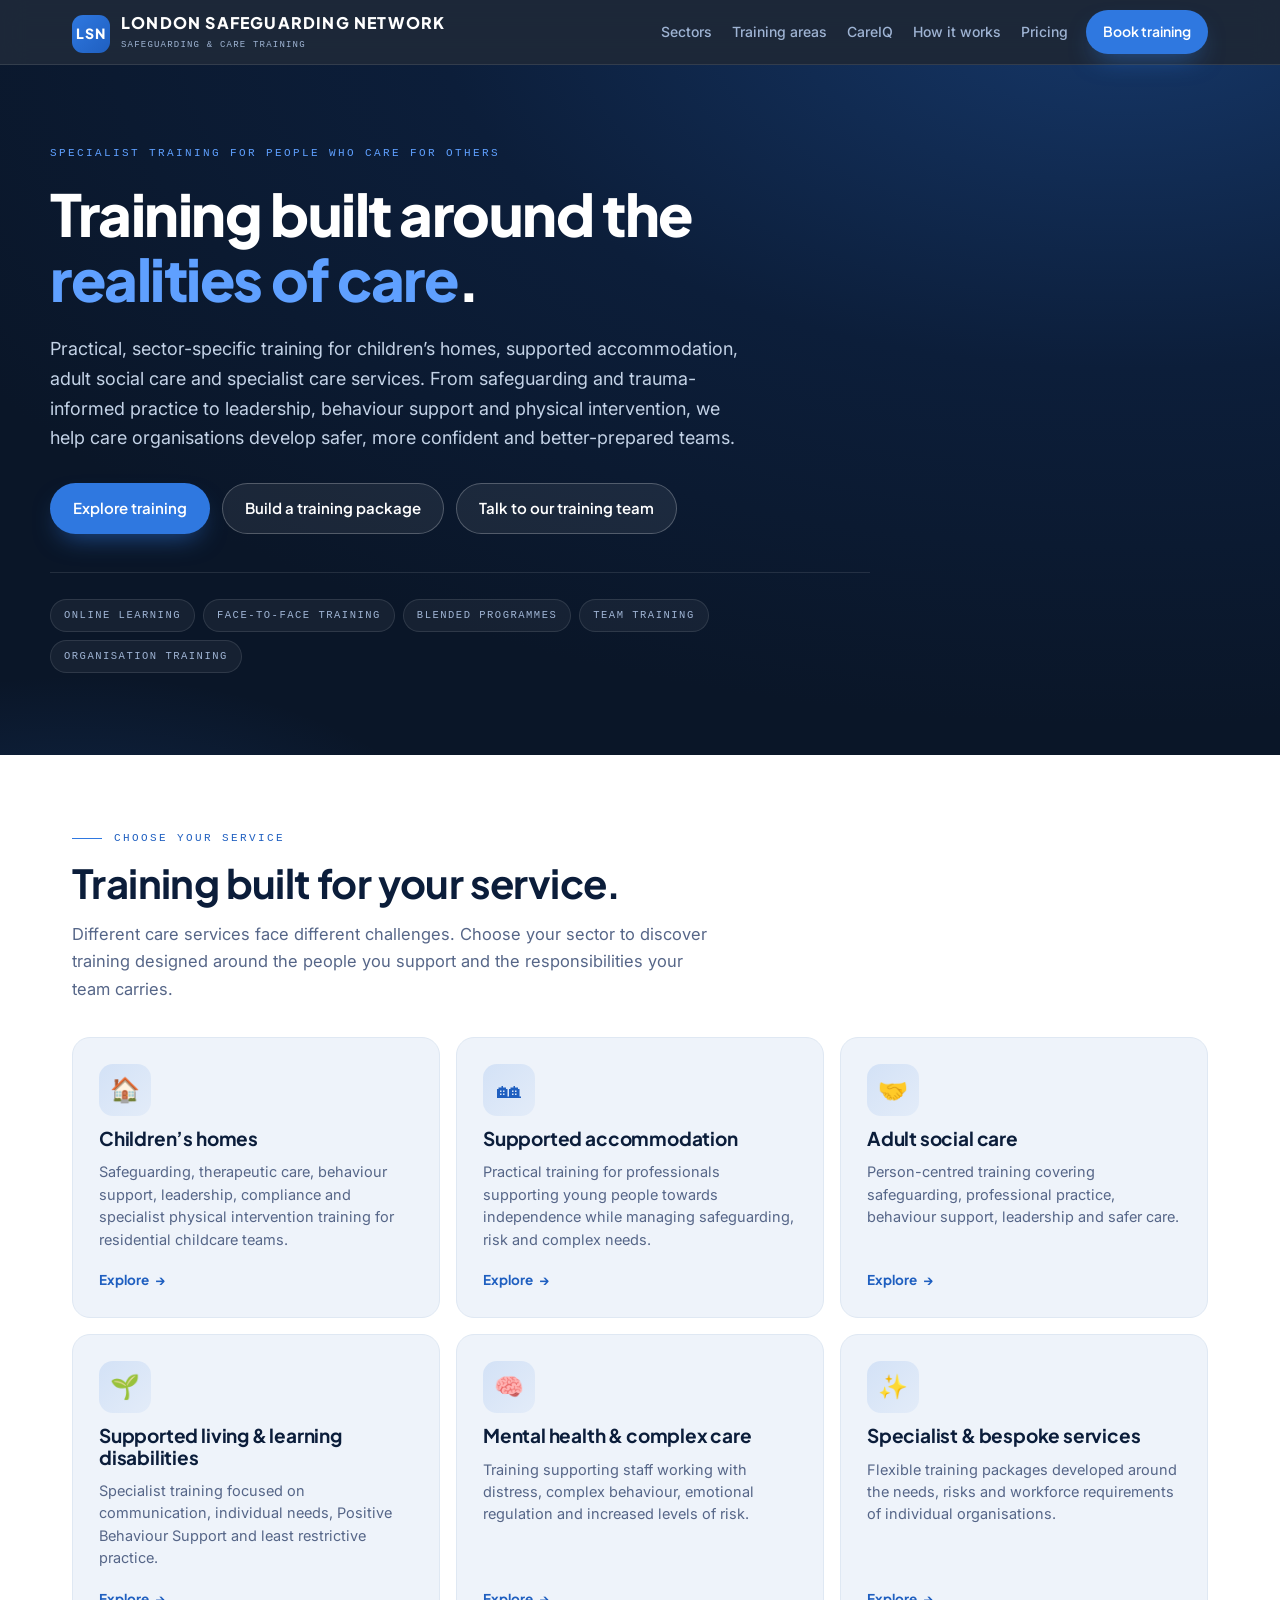
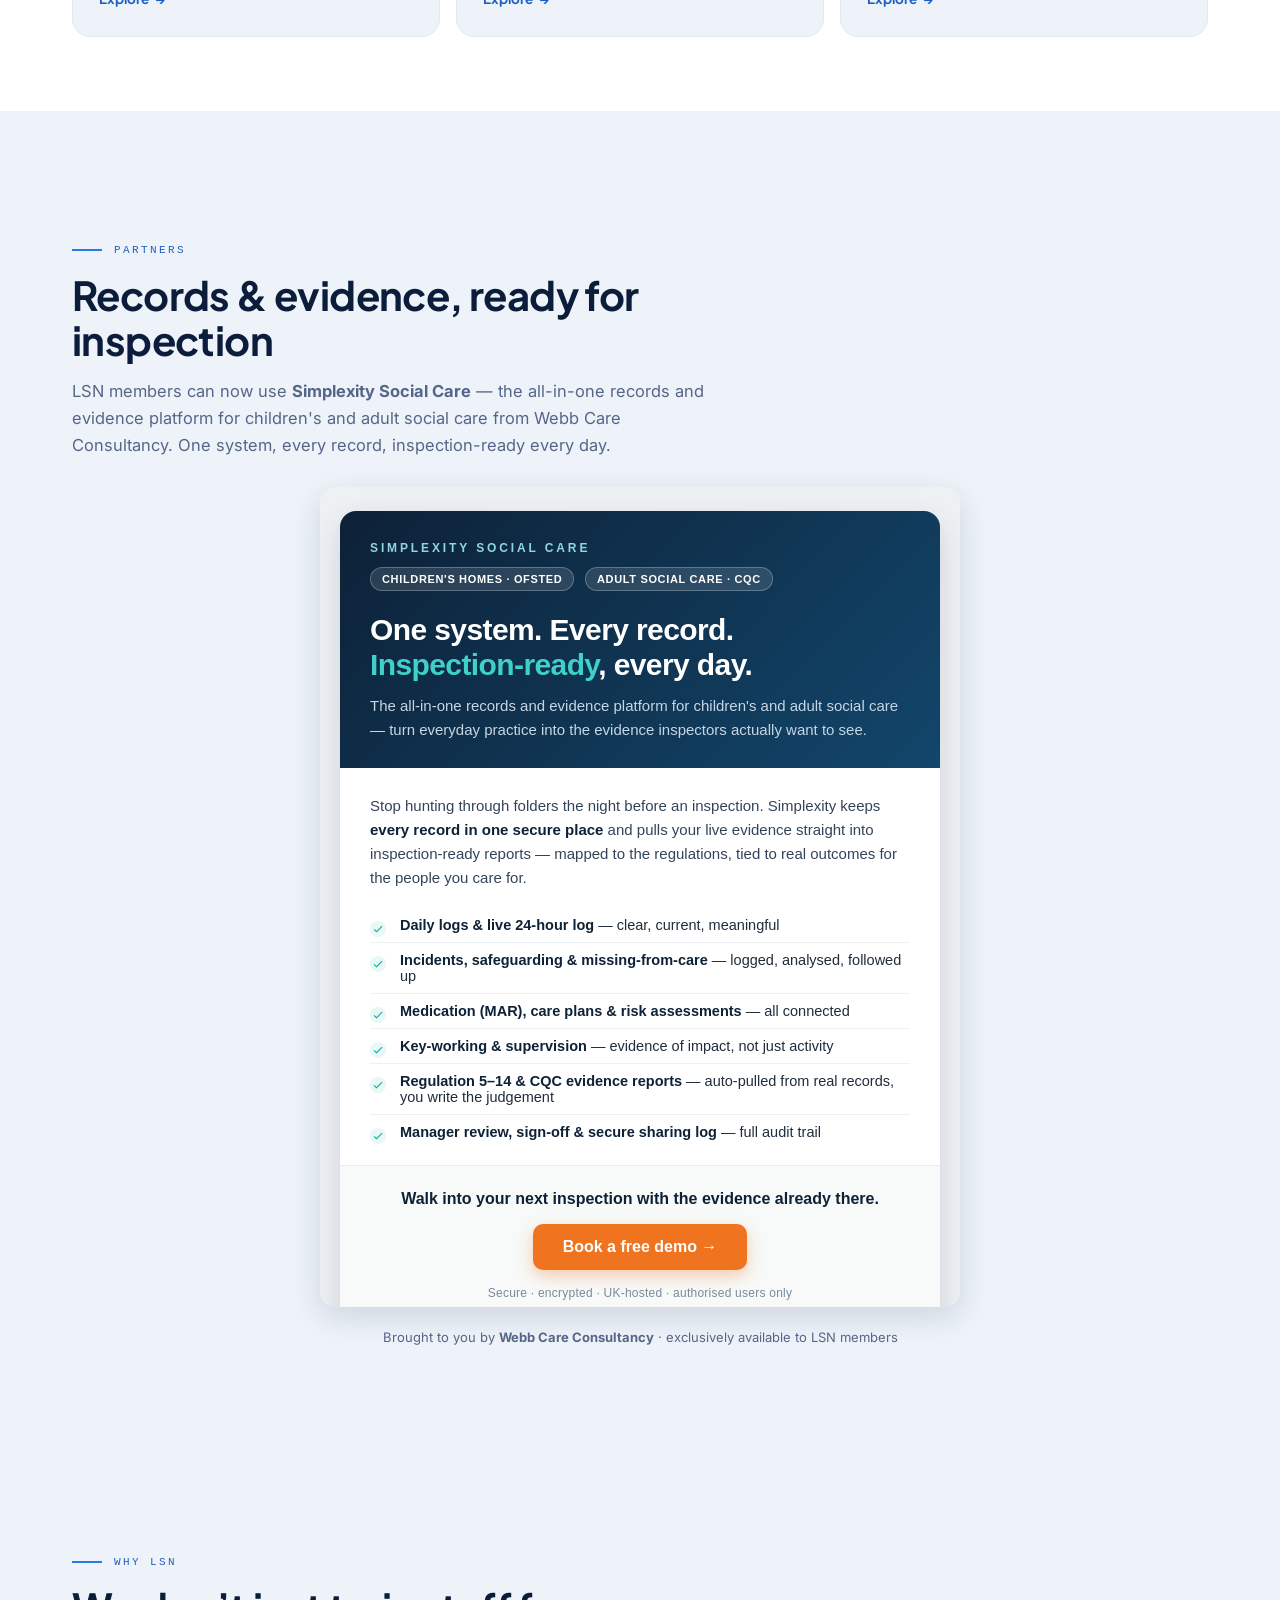
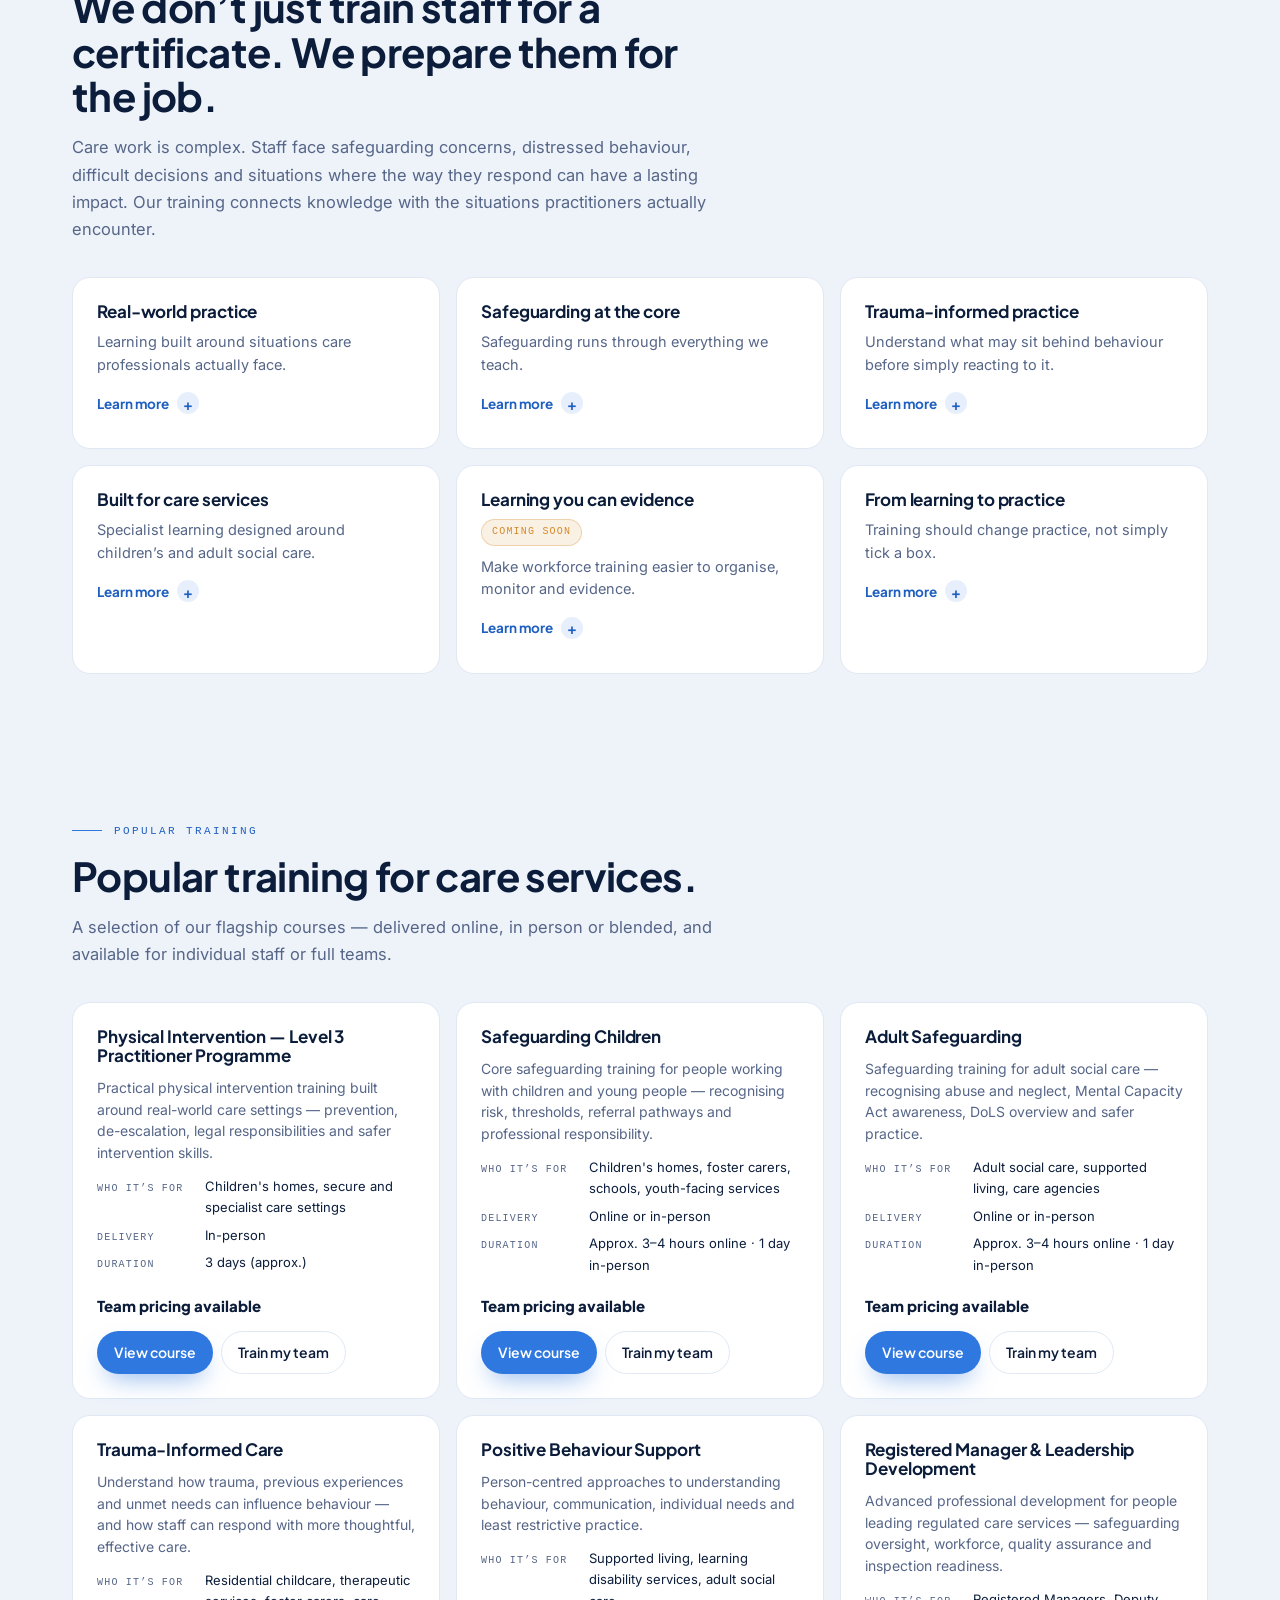
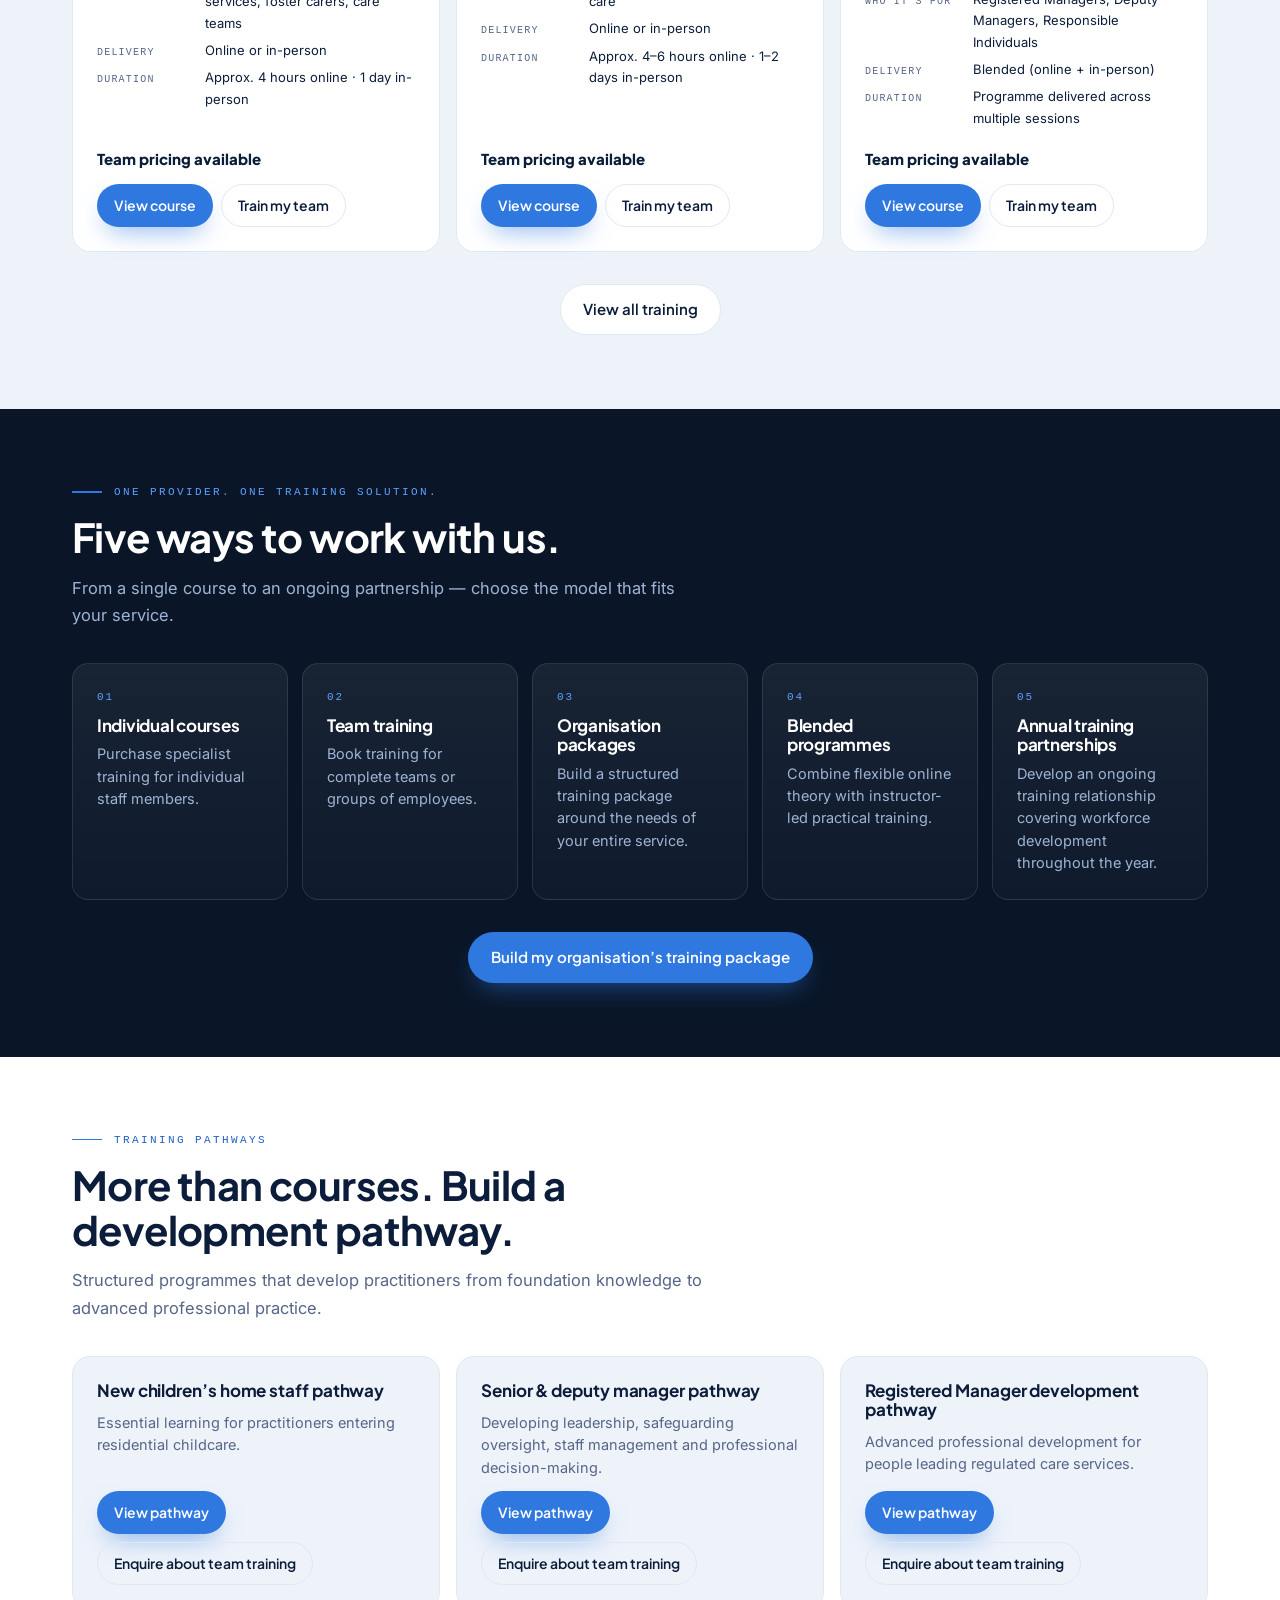
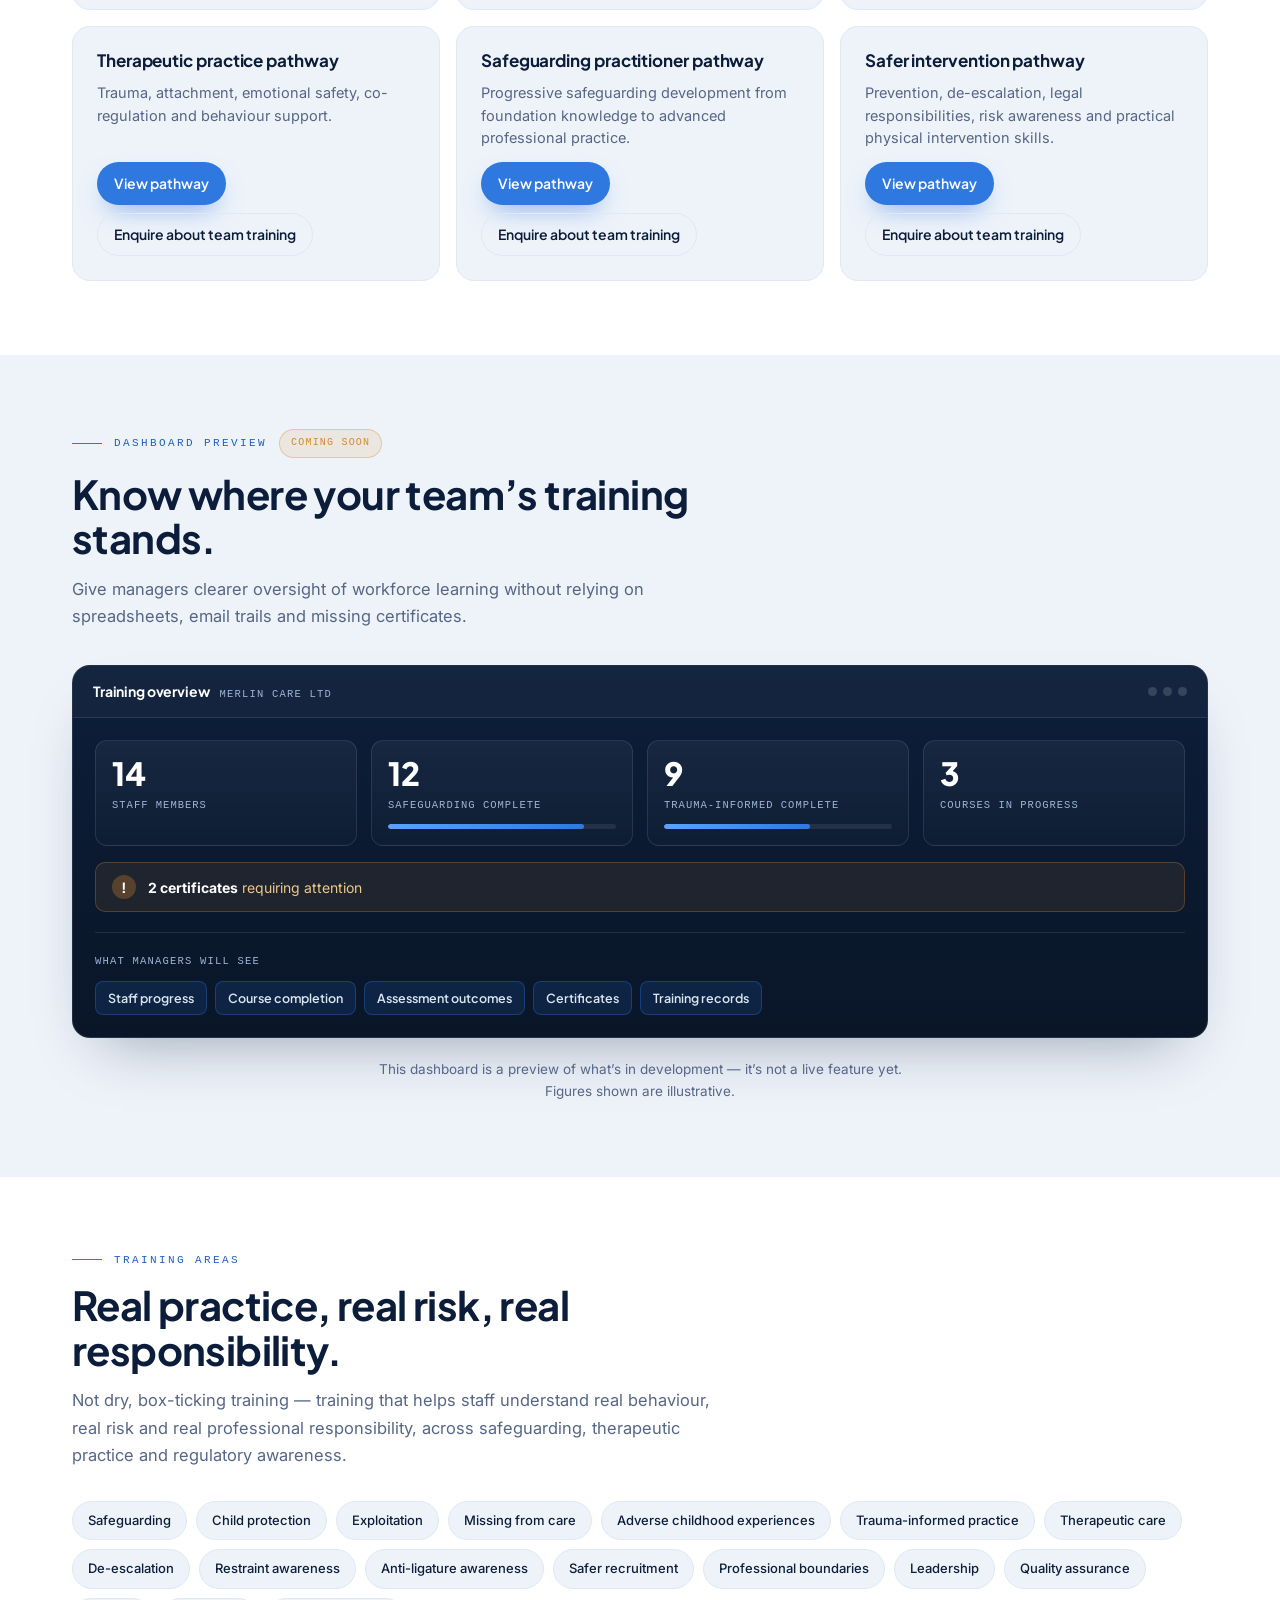
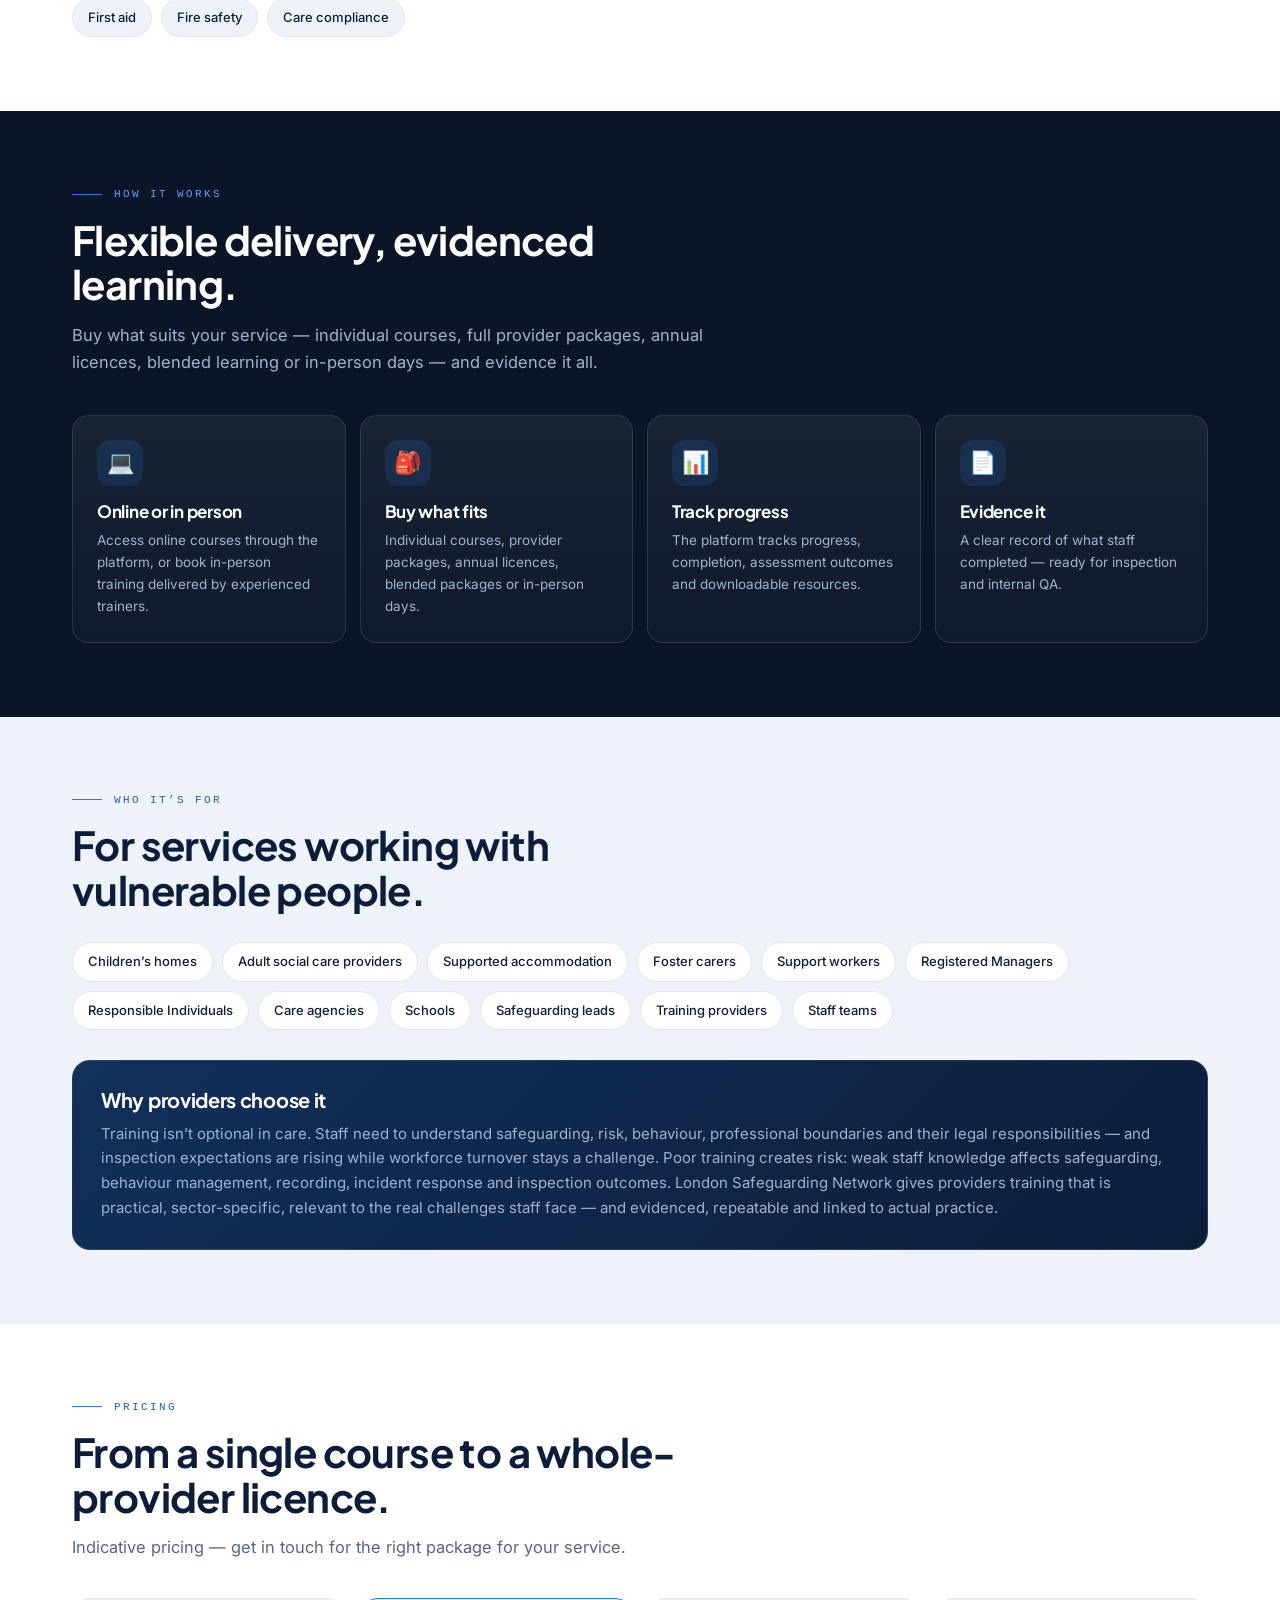
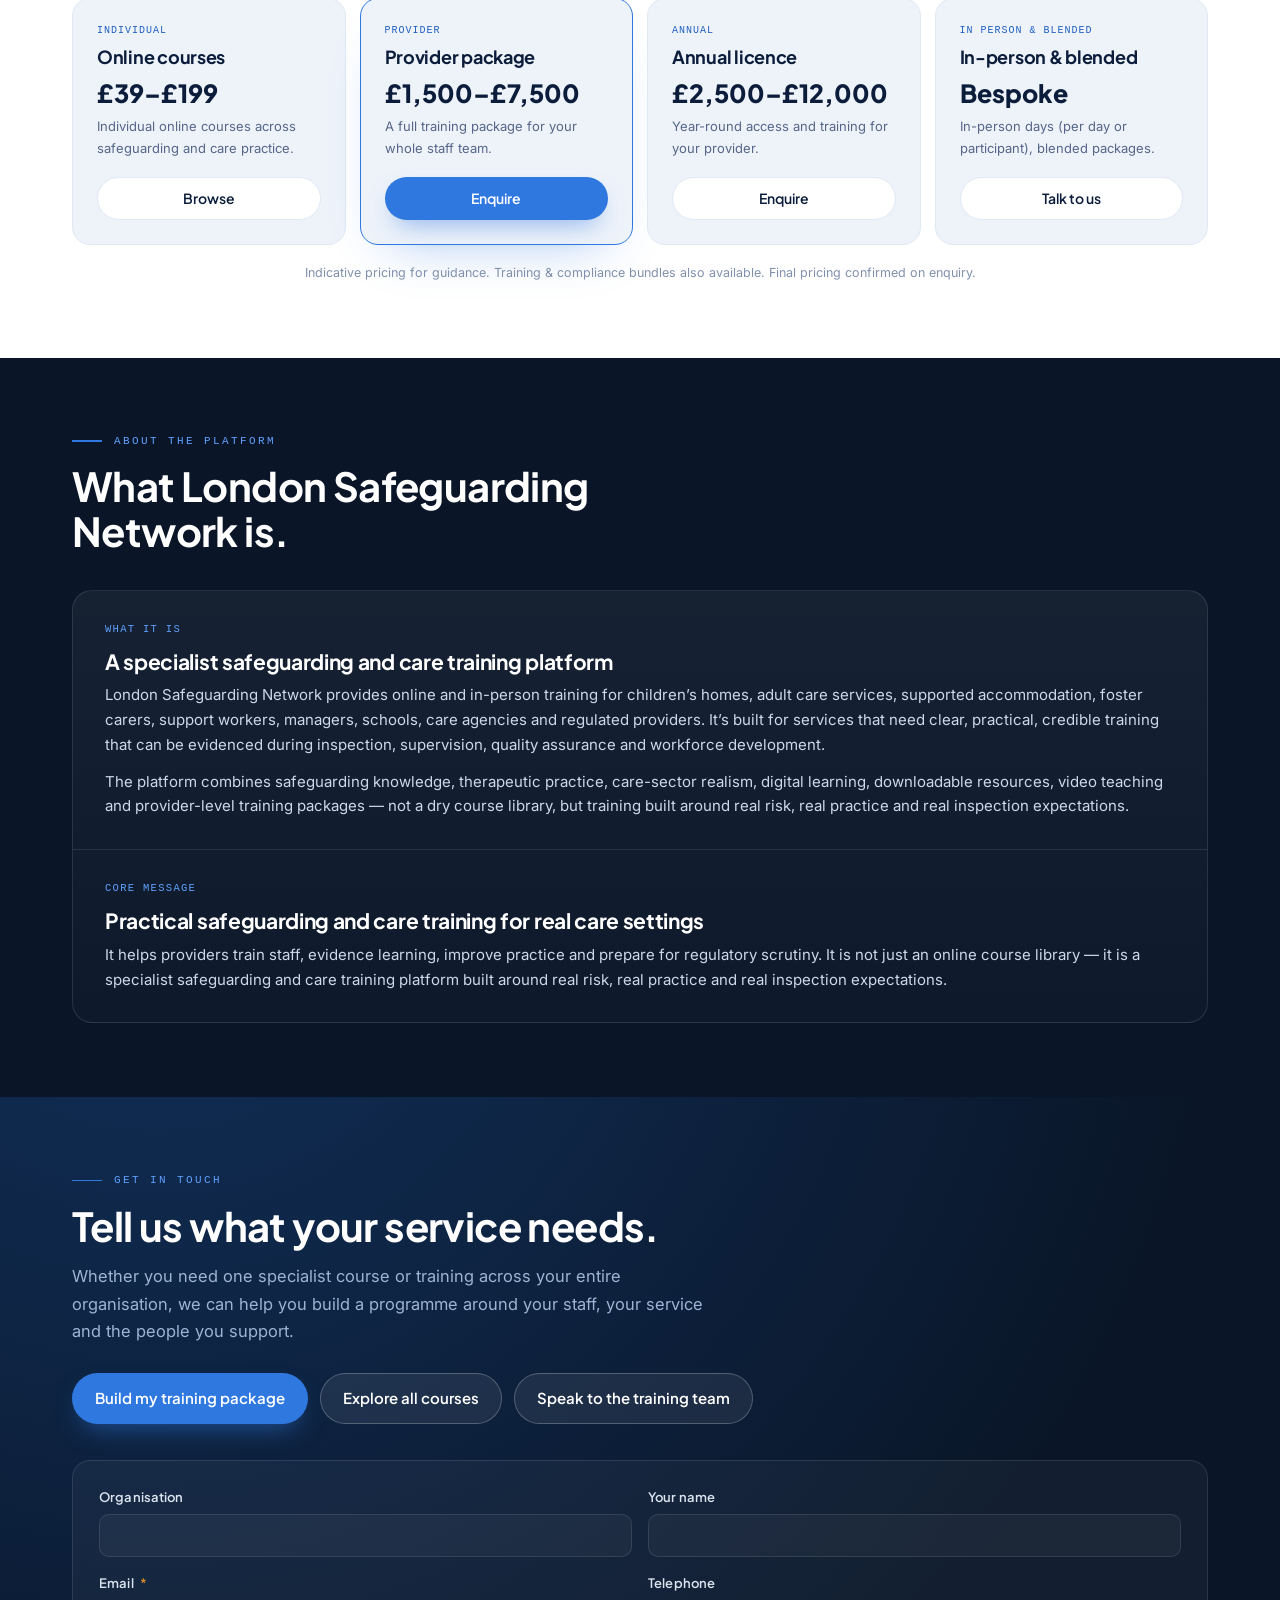
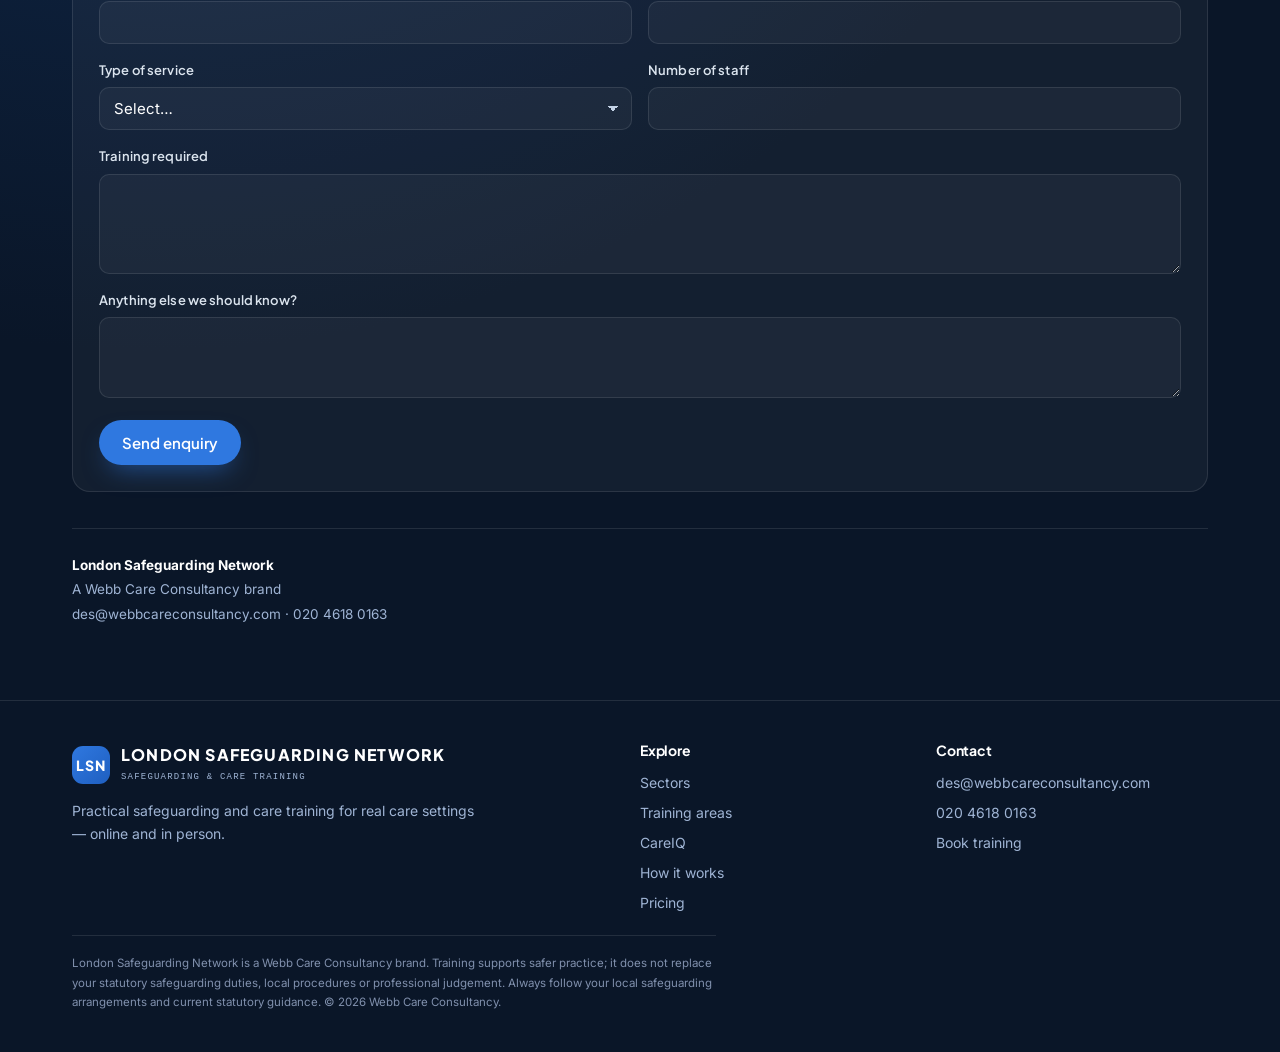
==== index.html @ cd0d0ada "Partners section: Simplexity Social Care advert (WIP) Adds a homepage "Partners" section between exi" ====
<!doctype html>
<html lang="en">
<head>
<meta charset="utf-8">
<meta name="viewport" content="width=device-width, initial-scale=1">
<title>London Safeguarding Network | Specialist safeguarding &amp; care training</title>
<meta name="description" content="London Safeguarding Network delivers specialist safeguarding and care training — online and in person — for children's homes, adult care, supported accommodation, foster carers and schools.">
<link rel="icon" type="image/svg+xml" href="/favicon.svg">
<meta property="og:site_name" content="London Safeguarding Network">
<meta property="og:type" content="website">
<meta property="og:title" content="London Safeguarding Network | Specialist safeguarding &amp; care training">
<meta property="og:description" content="Specialist safeguarding and care training for children's homes, adult social care, supported accommodation and specialist services.">
<meta property="og:url" content="https://lsn-platform.netlify.app/">
<meta property="og:image" content="https://lsn-platform.netlify.app/og-image.svg">
<meta name="twitter:card" content="summary_large_image">
<meta name="twitter:title" content="London Safeguarding Network | Specialist safeguarding &amp; care training">
<meta name="twitter:description" content="Specialist safeguarding and care training for children's homes, adult social care, supported accommodation and specialist services.">
<meta name="twitter:image" content="https://lsn-platform.netlify.app/og-image.svg">
<link rel="preconnect" href="https://fonts.googleapis.com">
<link rel="preconnect" href="https://fonts.gstatic.com" crossorigin>
<link href="https://fonts.googleapis.com/css2?family=Plus+Jakarta+Sans:wght@500;600;700;800&family=Inter:wght@400;500;600;700&display=swap" rel="stylesheet">
<link rel="stylesheet" href="/assets/site.css">
<script src="/assets/site.js" defer></script>
<style>
  /* Hero */
  .hero{background:radial-gradient(120% 120% at 88% -10%,var(--panel-2) 0%,var(--bg-2) 45%,var(--bg) 88%);color:#fff;position:relative;overflow:hidden}
  .hero:after{content:"";position:absolute;inset:0;background:radial-gradient(45% 45% at 6% 120%,rgba(47,120,224,.2),transparent 70%);pointer-events:none}
  .hero-in{position:relative;z-index:2;padding:72px 0 82px}
  .hero h1{font-size:clamp(34px,5.4vw,58px);color:#fff;font-weight:800;margin-top:18px;letter-spacing:-.025em;max-width:20ch}
  .hero h1 em{font-style:normal;color:var(--blue-l)}
  .hero .lede{margin-top:22px;color:#c3d2e6;font-size:clamp(16px,1.5vw,18px);max-width:64ch}
  .hero .cta{margin-top:30px;display:flex;gap:12px;flex-wrap:wrap}
  .trust{margin-top:38px;display:flex;flex-wrap:wrap;gap:8px;padding-top:26px;border-top:1px solid var(--line-d);max-width:820px}
  .trust span{font-family:var(--mono);font-size:10.5px;letter-spacing:1.5px;text-transform:uppercase;color:var(--muted-d);background:rgba(255,255,255,.05);border:1px solid var(--line-d);border-radius:999px;padding:7px 13px}

  /* Sectors */
  .sectors{background:var(--card)}
  .sc-grid{display:grid;grid-template-columns:1fr;gap:14px;margin-top:34px}
  .sc{position:relative;background:var(--paper);border:1px solid var(--line);border-radius:18px;padding:26px;display:flex;flex-direction:column;gap:12px;transition:transform .2s,box-shadow .2s,border-color .2s;color:var(--text)}
  .sc:hover{transform:translateY(-4px);box-shadow:0 24px 44px -28px rgba(11,29,58,.35);border-color:var(--blue)}
  .sc-ic{width:52px;height:52px;border-radius:14px;background:linear-gradient(135deg,rgba(47,120,224,.14),rgba(47,120,224,.06));color:var(--blue-d);display:flex;align-items:center;justify-content:center;font-size:24px}
  .sc h3{font-size:19px;letter-spacing:-.01em}
  .sc p{color:var(--muted);font-size:14.5px;line-height:1.55;flex:1}
  .sc-more{margin-top:6px;font-family:var(--disp);font-weight:700;font-size:13.5px;color:var(--blue-d);display:inline-flex;align-items:center;gap:6px}
  .sc-more:after{content:"→";transition:transform .2s}
  .sc:hover .sc-more:after{transform:translateX(4px)}

  /* Why LSN */
  .why{background:var(--paper)}
  .why-grid{display:grid;grid-template-columns:1fr;gap:14px;margin-top:34px}
  .why-card{background:var(--card);border:1px solid var(--line);border-radius:18px;padding:24px;display:flex;flex-direction:column;gap:10px}
  .why-head{display:flex;flex-wrap:wrap;align-items:center;gap:10px}
  .why-card h3{font-size:17px;letter-spacing:-.005em}
  .why-card .short{color:var(--muted);font-size:14.5px;line-height:1.55}
  .why-card .badge{display:inline-flex;align-items:center;font-family:var(--mono);font-size:10px;letter-spacing:1.2px;text-transform:uppercase;color:var(--amber);background:rgba(214,137,42,.12);border:1px solid rgba(214,137,42,.3);border-radius:999px;padding:4px 10px}
  .tog{margin-top:6px;background:transparent;border:0;padding:0;font-family:var(--disp);font-weight:700;font-size:13.5px;color:var(--blue-d);display:inline-flex;align-items:center;gap:8px;cursor:pointer;align-self:flex-start}
  .tog:hover{color:var(--blue)}
  .tog .ic{display:inline-flex;align-items:center;justify-content:center;width:22px;height:22px;border-radius:50%;background:rgba(47,120,224,.12);font-size:15px;font-weight:700;line-height:1;transition:background .15s,color .15s}
  .tog:hover .ic{background:rgba(47,120,224,.22)}
  .tog[aria-expanded="true"] .ic{background:var(--blue);color:#fff}
  .reveal{max-height:0;overflow:hidden;transition:max-height .35s ease}
  .reveal.open{max-height:600px}
  .reveal p{padding-top:12px;color:var(--text);font-size:14.5px;line-height:1.6}

  /* Popular Training */
  .popular{background:var(--paper)}
  .course-grid{display:grid;grid-template-columns:1fr;gap:14px;margin-top:34px}
  .course{background:var(--card);border:1px solid var(--line);border-radius:18px;padding:24px;display:flex;flex-direction:column;gap:12px}
  .course h3{font-size:17px;letter-spacing:-.005em}
  .course .cshort{color:var(--muted);font-size:14px;line-height:1.55}
  .course .cmeta{list-style:none;padding:0;margin:0;display:grid;gap:6px}
  .course .cmeta li{display:grid;grid-template-columns:96px 1fr;gap:12px;font-size:13px;color:var(--text);align-items:baseline}
  .course .cmeta .k{font-family:var(--mono);font-size:10px;letter-spacing:1.2px;text-transform:uppercase;color:var(--muted)}
  .course .cprice{font-family:var(--disp);font-weight:800;color:var(--ink);font-size:15px;margin-top:auto;padding-top:6px}
  .course .cbtns{display:flex;gap:8px;flex-wrap:wrap}
  .cta-line{margin-top:32px;display:flex;justify-content:center;flex-wrap:wrap;gap:12px}

  /* Solutions (dark) */
  .solutions{background:var(--bg);color:#fff}
  .sol-grid{display:grid;grid-template-columns:repeat(auto-fit,minmax(190px,1fr));gap:14px;margin-top:34px}
  .sol{background:linear-gradient(180deg,rgba(255,255,255,.06),rgba(255,255,255,.025));border:1px solid var(--line-d);border-radius:16px;padding:24px;color:#fff}
  .sol h3{color:#fff;font-size:17px}
  .sol p{color:var(--muted-d);margin-top:8px;font-size:14.5px;line-height:1.55}
  .sol-n{font-family:var(--mono);font-size:11px;letter-spacing:2px;color:var(--blue-l);margin-bottom:10px}

  /* Pathways */
  .pathways{background:var(--card)}
  .pw-grid{display:grid;grid-template-columns:1fr;gap:14px;margin-top:34px}
  .pw{background:var(--paper);border:1px solid var(--line);border-radius:18px;padding:24px;display:flex;flex-direction:column;gap:12px}
  .pw h3{font-size:17px;letter-spacing:-.005em}
  .pw p{color:var(--muted);font-size:14.5px;line-height:1.55;flex:1}
  .pw-btns{display:flex;flex-wrap:wrap;gap:8px}

  /* Areas (existing) */
  .areas{background:var(--card)}
  .achips{display:flex;flex-wrap:wrap;gap:9px;margin-top:32px}
  .achips span{background:var(--paper);border:1px solid var(--line);border-radius:999px;padding:8px 15px;font-size:13px;color:var(--text);font-weight:500}

  /* How (existing, dark) */
  .how{background:var(--bg);color:#fff}
  .steps{display:grid;grid-template-columns:1fr;gap:14px;margin-top:38px}
  .stepc{background:linear-gradient(180deg,rgba(255,255,255,.06),rgba(255,255,255,.025));border:1px solid var(--line-d);border-radius:16px;padding:24px}
  .stepc .ic{width:46px;height:46px;border-radius:13px;background:rgba(47,120,224,.16);color:var(--blue-l);display:flex;align-items:center;justify-content:center;font-size:22px}
  .stepc h3{color:#fff;font-size:17px;margin-top:16px}
  .stepc p{font-size:13.5px;color:var(--muted-d);margin-top:8px}

  /* Who (existing) */
  .who{background:var(--paper)}
  .whochips{display:flex;flex-wrap:wrap;gap:9px;margin-top:30px}
  .whochips span{background:var(--card);border:1px solid var(--line);border-radius:999px;padding:8px 15px;font-size:13px;color:var(--text);font-weight:500}
  .whyband{margin-top:30px;background:linear-gradient(135deg,var(--panel),var(--bg-2));border:1px solid var(--line-d);border-radius:18px;padding:28px;color:#fff}
  .whyband h3{color:#fff;font-size:20px}
  .whyband p{color:var(--muted-d);margin-top:10px;font-size:15px}

  /* Pricing (existing) */
  .pricing{background:var(--card)}
  .prgrid{display:grid;grid-template-columns:1fr;gap:14px;margin-top:36px}
  .prcard{background:var(--paper);border:1px solid var(--line);border-radius:18px;padding:24px;display:flex;flex-direction:column}
  .prcard.feat{border-color:var(--blue);box-shadow:0 24px 50px -30px rgba(47,120,224,.45)}
  .prcard .tag{font-family:var(--mono);font-size:10px;letter-spacing:1px;text-transform:uppercase;color:var(--blue-d)}
  .prcard h3{font-size:18px;margin-top:8px}
  .prcard .price{font-family:var(--disp);font-weight:800;font-size:25px;color:var(--ink);margin-top:14px;line-height:1}
  .prcard .price small{font-size:13px;color:var(--muted);font-weight:500}
  .prcard p{font-size:13px;color:var(--muted);margin-top:10px}
  .prcard .act{margin-top:auto;padding-top:18px}
  .prnote{margin-top:18px;font-size:12.5px;color:var(--muted-2);text-align:center}

  /* About (dark) */
  .about{background:var(--bg);color:#fff}
  .extwrap{margin-top:36px;background:linear-gradient(180deg,rgba(255,255,255,.05),rgba(255,255,255,.02));border:1px solid var(--line-d);border-radius:20px;overflow:hidden}
  .extblock{padding:30px 32px;border-bottom:1px solid var(--line-d)}
  .extblock:last-child{border-bottom:0}
  .extblock .sl{font-family:var(--mono);font-size:10.5px;letter-spacing:1.3px;text-transform:uppercase;color:var(--blue-l);margin-bottom:12px}
  .extblock h3{font-size:21px;margin-bottom:10px;color:#fff}
  .extblock p{font-size:15px;color:#cdd9e8;margin-bottom:12px}
  .extblock p:last-child{margin-bottom:0}

  /* Contact (dark, replaces old .final) */
  .contact{background:radial-gradient(120% 130% at 12% -20%,var(--panel) 0%,var(--bg) 70%);color:#fff}
  .contact-cta{margin-top:28px;display:flex;gap:12px;flex-wrap:wrap}
  .contact .det{margin-top:36px;padding-top:24px;border-top:1px solid var(--line-d);font-size:13.5px;color:var(--muted-d);line-height:1.8}

  /* Enquiry form */
  .enq{position:relative;margin-top:36px;background:rgba(255,255,255,.04);border:1px solid var(--line-d);border-radius:18px;padding:26px;display:grid;grid-template-columns:1fr;gap:14px}
  .enq .hp{position:absolute;left:-9999px;top:-9999px}
  .enq .fg{display:flex;flex-direction:column;gap:6px}
  .enq .fg.full{grid-column:1 / -1}
  .enq label{font-family:var(--disp);font-weight:600;font-size:13px;color:#dbe4ee;letter-spacing:.01em}
  .enq .req{color:var(--amber);margin-left:4px}
  .enq input,.enq select,.enq textarea{width:100%;background:rgba(255,255,255,.04);border:1px solid var(--line-d);border-radius:10px;padding:11px 14px;color:#fff;font-family:var(--body);font-size:15px;transition:border-color .15s,background .15s}
  .enq input:focus,.enq select:focus,.enq textarea:focus{outline:none;border-color:var(--blue-l);background:rgba(255,255,255,.06)}
  .enq textarea{resize:vertical;min-height:80px}
  .enq select{appearance:none;-webkit-appearance:none;background-image:linear-gradient(45deg,transparent 50%,#c3d2e6 50%),linear-gradient(135deg,#c3d2e6 50%,transparent 50%);background-position:calc(100% - 18px) 50%,calc(100% - 13px) 50%;background-size:5px 5px,5px 5px;background-repeat:no-repeat;padding-right:36px}
  .enq select option{background:var(--bg);color:#fff}
  .enq button[type=submit]{align-self:flex-start;margin-top:6px}

  /* Sticky CTA */
  .stickycta{position:fixed;bottom:16px;right:16px;z-index:60;background:var(--blue);color:#fff;border-radius:999px;padding:12px 18px;font-family:var(--disp);font-weight:700;font-size:14px;text-decoration:none;box-shadow:0 14px 30px -6px rgba(11,29,58,.55);opacity:0;visibility:hidden;transform:translateY(10px);transition:opacity .25s,transform .25s,visibility .25s,background .15s;display:inline-flex;align-items:center;gap:8px;border:1.5px solid transparent}
  .stickycta.on{opacity:1;visibility:visible;transform:none}
  .stickycta:hover{background:var(--blue-d)}
  .stickycta:after{content:"→";font-size:15px}

  @media (min-width:760px){
    .sc-grid{grid-template-columns:repeat(2,1fr);gap:16px}
    .why-grid{grid-template-columns:repeat(2,1fr);gap:16px}
    .course-grid{grid-template-columns:repeat(2,1fr);gap:16px}
    .pw-grid{grid-template-columns:repeat(2,1fr);gap:16px}
    .steps{grid-template-columns:repeat(2,1fr)}
    .prgrid{grid-template-columns:repeat(4,1fr)}
    .enq{grid-template-columns:1fr 1fr;gap:16px}
  }
  @media (min-width:1040px){
    .sc-grid{grid-template-columns:repeat(3,1fr)}
    .why-grid{grid-template-columns:repeat(3,1fr)}
    .course-grid{grid-template-columns:repeat(3,1fr)}
    .pw-grid{grid-template-columns:repeat(3,1fr)}
    .steps{grid-template-columns:repeat(4,1fr)}
  }
  @media (prefers-reduced-motion:reduce){
    .reveal{transition:none}
    .sc{transition:none}
    .sc:hover{transform:none}
    .stickycta{transition:none}
  }

  /* Dashboard preview (Coming soon mock) */
  .dashboard-preview{background:var(--paper)}
  .coming-soon-badge{display:inline-flex;align-items:center;font-family:var(--mono);font-size:10px;letter-spacing:1.2px;text-transform:uppercase;color:var(--amber);background:rgba(214,137,42,.12);border:1px solid rgba(214,137,42,.35);border-radius:999px;padding:5px 11px}
  .mock-panel{margin-top:34px;background:linear-gradient(180deg,var(--bg-2),var(--bg));border:1px solid var(--line-d);border-radius:18px;overflow:hidden;box-shadow:0 30px 60px -30px rgba(11,29,58,.4);color:#fff}
  .mock-header{display:flex;justify-content:space-between;align-items:center;padding:14px 20px;background:rgba(255,255,255,.03);border-bottom:1px solid var(--line-d)}
  .mock-title{font-family:var(--disp);font-weight:700;color:#fff;font-size:14px;letter-spacing:-.01em}
  .mock-title small{font-family:var(--mono);font-size:10.5px;letter-spacing:1.2px;text-transform:uppercase;color:var(--muted-d);font-weight:500;margin-left:8px}
  .mock-dots{display:flex;gap:6px}
  .mock-dots span{width:9px;height:9px;border-radius:50%;background:rgba(255,255,255,.15)}
  .mock-body{padding:22px}
  .mock-stats{display:grid;grid-template-columns:repeat(2,1fr);gap:12px}
  .mock-stat{background:linear-gradient(180deg,rgba(255,255,255,.05),rgba(255,255,255,.015));border:1px solid var(--line-d);border-radius:12px;padding:16px}
  .mock-stat .n{display:block;font-family:var(--disp);font-weight:800;font-size:32px;color:#fff;line-height:1}
  .mock-stat .l{display:block;font-family:var(--mono);font-size:10.5px;letter-spacing:1px;text-transform:uppercase;color:var(--muted-d);margin-top:8px}
  .mock-stat .bar{margin-top:10px;height:5px;border-radius:3px;background:rgba(255,255,255,.08);overflow:hidden}
  .mock-stat .bar i{display:block;height:100%;background:linear-gradient(90deg,var(--blue-l),var(--blue));border-radius:3px}
  .mock-alert{margin-top:16px;display:flex;align-items:center;gap:12px;background:rgba(214,137,42,.1);border:1px solid rgba(214,137,42,.3);border-radius:10px;padding:12px 16px;color:#eec78a;font-size:14px}
  .mock-alert b{color:#fff}
  .mock-alert .ic{width:24px;height:24px;border-radius:50%;background:rgba(214,137,42,.3);color:#fff;display:inline-flex;align-items:center;justify-content:center;font-family:var(--disp);font-weight:800;font-size:14px;flex:none}
  .mock-features{margin-top:20px;padding-top:20px;border-top:1px solid var(--line-d)}
  .mock-features .lab{display:block;font-family:var(--mono);font-size:10.5px;letter-spacing:1.2px;text-transform:uppercase;color:var(--muted-d);margin-bottom:10px}
  .mock-features .pills{display:flex;flex-wrap:wrap;gap:8px}
  .mock-features .pills span{font-family:var(--disp);font-weight:600;font-size:12.5px;color:#dbe6f0;background:rgba(47,120,224,.14);border:1px solid rgba(47,120,224,.32);border-radius:8px;padding:6px 12px}
  .dashboard-note{margin-top:20px;font-size:13.5px;color:var(--muted);text-align:center;max-width:60ch;margin-left:auto;margin-right:auto}
  @media (min-width:760px){
    .mock-stats{grid-template-columns:repeat(4,1fr);gap:14px}
  }
</style>
</head>
<body>

<nav class="nav"><div class="wrap row">
  <a class="brand" href="#top"><span class="mk">LSN</span><span><b>London Safeguarding Network</b><span>Safeguarding &amp; care training</span></span></a>
  <div class="navlinks">
    <a href="#sectors">Sectors</a><a href="#areas">Training areas</a><a href="/careiq">CareIQ</a><a href="#how">How it works</a><a href="#pricing">Pricing</a>
  </div>
  <div class="navcta"><a class="btn btn-bl btn-sm" href="#contact">Book training</a></div>
</div></nav>

<main id="top">

  <header class="hero"><div class="wrap hero-in">
    <span class="eyebrow">Specialist training for people who care for others</span>
    <h1>Training built around the <em>realities of care</em>.</h1>
    <p class="lede">Practical, sector-specific training for children&rsquo;s homes, supported accommodation, adult social care and specialist care services. From safeguarding and trauma-informed practice to leadership, behaviour support and physical intervention, we help care organisations develop safer, more confident and better-prepared teams.</p>
    <div class="cta">
      <a class="btn btn-bl" href="#areas">Explore training</a>
      <a class="btn btn-ghost-d" href="#pricing">Build a training package</a>
      <a class="btn btn-ghost-d" href="#contact">Talk to our training team</a>
    </div>
    <div class="trust">
      <span>Online learning</span>
      <span>Face-to-face training</span>
      <span>Blended programmes</span>
      <span>Team training</span>
      <span>Organisation training</span>
    </div>
  </div></header>

  <section id="sectors" class="sectors"><div class="wrap">
    <div class="sec-head">
      <span class="sec-eye"><span class="eyebrow">Choose your service</span></span>
      <h2>Training built for your service.</h2>
      <p class="sub">Different care services face different challenges. Choose your sector to discover training designed around the people you support and the responsibilities your team carries.</p>
    </div>
    <div class="sc-grid">
      <a class="sc" href="/sectors/childrens-homes">
        <div class="sc-ic" aria-hidden="true">&#127968;</div>
        <h3>Children&rsquo;s homes</h3>
        <p>Safeguarding, therapeutic care, behaviour support, leadership, compliance and specialist physical intervention training for residential childcare teams.</p>
        <span class="sc-more">Explore</span>
      </a>
      <a class="sc" href="/sectors/supported-accommodation">
        <div class="sc-ic" aria-hidden="true">&#127960;</div>
        <h3>Supported accommodation</h3>
        <p>Practical training for professionals supporting young people towards independence while managing safeguarding, risk and complex needs.</p>
        <span class="sc-more">Explore</span>
      </a>
      <a class="sc" href="/sectors/adult-social-care">
        <div class="sc-ic" aria-hidden="true">&#129309;</div>
        <h3>Adult social care</h3>
        <p>Person-centred training covering safeguarding, professional practice, behaviour support, leadership and safer care.</p>
        <span class="sc-more">Explore</span>
      </a>
      <a class="sc" href="/sectors/supported-living-learning-disabilities">
        <div class="sc-ic" aria-hidden="true">&#127793;</div>
        <h3>Supported living &amp; learning disabilities</h3>
        <p>Specialist training focused on communication, individual needs, Positive Behaviour Support and least restrictive practice.</p>
        <span class="sc-more">Explore</span>
      </a>
      <a class="sc" href="/sectors/mental-health-complex-care">
        <div class="sc-ic" aria-hidden="true">&#129504;</div>
        <h3>Mental health &amp; complex care</h3>
        <p>Training supporting staff working with distress, complex behaviour, emotional regulation and increased levels of risk.</p>
        <span class="sc-more">Explore</span>
      </a>
      <a class="sc" href="/sectors/specialist-bespoke-services">
        <div class="sc-ic" aria-hidden="true">&#10024;</div>
        <h3>Specialist &amp; bespoke services</h3>
        <p>Flexible training packages developed around the needs, risks and workforce requirements of individual organisations.</p>
        <span class="sc-more">Explore</span>
      </a>
    </div>
  </div></section>

  <section id="partners" class="partners" style="background:var(--paper)">
    <div class="wrap" style="padding-top:56px;padding-bottom:56px">
      <div class="sec-head">
        <span class="sec-eye"><span class="eyebrow">Partners</span></span>
        <h2>Records &amp; evidence, ready for inspection</h2>
        <p class="sub">LSN members can now use <strong>Simplexity Social Care</strong> — the all-in-one records and evidence platform for children's and adult social care from Webb Care Consultancy. One system, every record, inspection-ready every day.</p>
      </div>
      <div style="margin-top:28px;display:flex;justify-content:center">
        <iframe
          src="/assets/partners/simplexity-advert.html"
          title="Simplexity Social Care — one system, every record, inspection-ready every day"
          loading="lazy"
          style="width:100%;max-width:640px;height:820px;border:0;display:block;border-radius:16px;box-shadow:0 10px 30px rgba(13,33,55,.14);background:#eef1f4"
          scrolling="no"></iframe>
      </div>
      <p style="text-align:center;margin-top:20px;font-size:13px;color:var(--muted)">
        Brought to you by <strong>Webb Care Consultancy</strong> · exclusively available to LSN members
      </p>
    </div>
  </section>

  <section id="why" class="why"><div class="wrap">
    <div class="sec-head">
      <span class="sec-eye"><span class="eyebrow">Why LSN</span></span>
      <h2>We don&rsquo;t just train staff for a certificate. We prepare them for the job.</h2>
      <p class="sub">Care work is complex. Staff face safeguarding concerns, distressed behaviour, difficult decisions and situations where the way they respond can have a lasting impact. Our training connects knowledge with the situations practitioners actually encounter.</p>
    </div>
    <div class="why-grid">
      <article class="why-card">
        <h3>Real-world practice</h3>
        <p class="short">Learning built around situations care professionals actually face.</p>
        <button class="tog" type="button" aria-expanded="false" aria-controls="why-1">Learn more <span class="ic" aria-hidden="true">+</span></button>
        <div class="reveal" id="why-1" aria-hidden="true"><p>Our courses connect theory with real practice. Learners explore realistic situations, professional decision-making and the challenges they may encounter when supporting children, young people and adults.</p></div>
      </article>
      <article class="why-card">
        <h3>Safeguarding at the core</h3>
        <p class="short">Safeguarding runs through everything we teach.</p>
        <button class="tog" type="button" aria-expanded="false" aria-controls="why-2">Learn more <span class="ic" aria-hidden="true">+</span></button>
        <div class="reveal" id="why-2" aria-hidden="true"><p>Safeguarding should never exist as an isolated subject. Our programmes encourage staff to recognise risk, remain professionally curious, understand their responsibilities and consider how everyday practice contributes to safer services.</p></div>
      </article>
      <article class="why-card">
        <h3>Trauma-informed practice</h3>
        <p class="short">Understand what may sit behind behaviour before simply reacting to it.</p>
        <button class="tog" type="button" aria-expanded="false" aria-controls="why-3">Learn more <span class="ic" aria-hidden="true">+</span></button>
        <div class="reveal" id="why-3" aria-hidden="true"><p>Our approach helps practitioners understand how trauma, previous experiences, emotional distress and unmet needs can influence behaviour. This supports more thoughtful, compassionate and effective professional responses.</p></div>
      </article>
      <article class="why-card">
        <h3>Built for care services</h3>
        <p class="short">Specialist learning designed around children&rsquo;s and adult social care.</p>
        <button class="tog" type="button" aria-expanded="false" aria-controls="why-4">Learn more <span class="ic" aria-hidden="true">+</span></button>
        <div class="reveal" id="why-4" aria-hidden="true"><p>Our training is developed with the realities of regulated care environments in mind. The language, examples and learning are designed to feel relevant to the professionals completing them.</p></div>
      </article>
      <article class="why-card">
        <div class="why-head"><h3>Learning you can evidence</h3><span class="badge">Coming soon</span></div>
        <p class="short">Make workforce training easier to organise, monitor and evidence.</p>
        <button class="tog" type="button" aria-expanded="false" aria-controls="why-5">Learn more <span class="ic" aria-hidden="true">+</span></button>
        <div class="reveal" id="why-5" aria-hidden="true"><p>Give organisations clearer oversight of staff learning, course completion, assessments and certificates through a structured training platform.</p></div>
      </article>
      <article class="why-card">
        <h3>From learning to practice</h3>
        <p class="short">Training should change practice, not simply tick a box.</p>
        <button class="tog" type="button" aria-expanded="false" aria-controls="why-6">Learn more <span class="ic" aria-hidden="true">+</span></button>
        <div class="reveal" id="why-6" aria-hidden="true"><p>Reflection, scenarios and practical application encourage learners to think about how they will use their knowledge in their everyday role.</p></div>
      </article>
    </div>
  </div></section>

  <section id="popular" class="popular"><div class="wrap">
    <div class="sec-head">
      <span class="sec-eye"><span class="eyebrow">Popular training</span></span>
      <h2>Popular training for care services.</h2>
      <p class="sub">A selection of our flagship courses &mdash; delivered online, in person or blended, and available for individual staff or full teams.</p>
    </div>
    <div class="course-grid" id="popular-grid">
      <article class="course">
        <h3>Physical Intervention &mdash; Level 3 Practitioner Programme</h3>
        <p class="cshort">Practical physical intervention training built around real-world care settings &mdash; prevention, de-escalation, legal responsibilities and safer intervention skills.</p>
        <ul class="cmeta">
          <li><span class="k">Who it&rsquo;s for</span><span>Children&rsquo;s homes, secure and specialist care settings</span></li>
          <li><span class="k">Delivery</span><span>In-person</span></li>
          <li><span class="k">Duration</span><span>3 days (approx.)</span></li>
        </ul>
        <div class="cprice">Team pricing available</div>
        <div class="cbtns">
          <a class="btn btn-bl btn-sm" href="https://portal.londonsafeguardingnetwork.com/course-catalogue" target="_blank" rel="noopener">View course</a>
          <a class="btn btn-ghost btn-sm" href="#enquiry-form">Train my team</a>
        </div>
      </article>
      <article class="course">
        <h3>Safeguarding Children</h3>
        <p class="cshort">Core safeguarding training for people working with children and young people &mdash; recognising risk, thresholds, referral pathways and professional responsibility.</p>
        <ul class="cmeta">
          <li><span class="k">Who it&rsquo;s for</span><span>Children&rsquo;s homes, foster carers, schools, youth-facing services</span></li>
          <li><span class="k">Delivery</span><span>Online or in-person</span></li>
          <li><span class="k">Duration</span><span>Approx. 3&ndash;4 hours online &middot; 1 day in-person</span></li>
        </ul>
        <div class="cprice">Team pricing available</div>
        <div class="cbtns">
          <a class="btn btn-bl btn-sm" href="https://portal.londonsafeguardingnetwork.com/course-catalogue" target="_blank" rel="noopener">View course</a>
          <a class="btn btn-ghost btn-sm" href="#enquiry-form">Train my team</a>
        </div>
      </article>
      <article class="course">
        <h3>Adult Safeguarding</h3>
        <p class="cshort">Safeguarding training for adult social care &mdash; recognising abuse and neglect, Mental Capacity Act awareness, DoLS overview and safer practice.</p>
        <ul class="cmeta">
          <li><span class="k">Who it&rsquo;s for</span><span>Adult social care, supported living, care agencies</span></li>
          <li><span class="k">Delivery</span><span>Online or in-person</span></li>
          <li><span class="k">Duration</span><span>Approx. 3&ndash;4 hours online &middot; 1 day in-person</span></li>
        </ul>
        <div class="cprice">Team pricing available</div>
        <div class="cbtns">
          <a class="btn btn-bl btn-sm" href="https://portal.londonsafeguardingnetwork.com/course-catalogue" target="_blank" rel="noopener">View course</a>
          <a class="btn btn-ghost btn-sm" href="#enquiry-form">Train my team</a>
        </div>
      </article>
      <article class="course">
        <h3>Trauma-Informed Care</h3>
        <p class="cshort">Understand how trauma, previous experiences and unmet needs can influence behaviour &mdash; and how staff can respond with more thoughtful, effective care.</p>
        <ul class="cmeta">
          <li><span class="k">Who it&rsquo;s for</span><span>Residential childcare, therapeutic services, foster carers, care teams</span></li>
          <li><span class="k">Delivery</span><span>Online or in-person</span></li>
          <li><span class="k">Duration</span><span>Approx. 4 hours online &middot; 1 day in-person</span></li>
        </ul>
        <div class="cprice">Team pricing available</div>
        <div class="cbtns">
          <a class="btn btn-bl btn-sm" href="https://portal.londonsafeguardingnetwork.com/course-catalogue" target="_blank" rel="noopener">View course</a>
          <a class="btn btn-ghost btn-sm" href="#enquiry-form">Train my team</a>
        </div>
      </article>
      <article class="course">
        <h3>Positive Behaviour Support</h3>
        <p class="cshort">Person-centred approaches to understanding behaviour, communication, individual needs and least restrictive practice.</p>
        <ul class="cmeta">
          <li><span class="k">Who it&rsquo;s for</span><span>Supported living, learning disability services, adult social care</span></li>
          <li><span class="k">Delivery</span><span>Online or in-person</span></li>
          <li><span class="k">Duration</span><span>Approx. 4&ndash;6 hours online &middot; 1&ndash;2 days in-person</span></li>
        </ul>
        <div class="cprice">Team pricing available</div>
        <div class="cbtns">
          <a class="btn btn-bl btn-sm" href="https://portal.londonsafeguardingnetwork.com/course-catalogue" target="_blank" rel="noopener">View course</a>
          <a class="btn btn-ghost btn-sm" href="#enquiry-form">Train my team</a>
        </div>
      </article>
      <article class="course">
        <h3>Registered Manager &amp; Leadership Development</h3>
        <p class="cshort">Advanced professional development for people leading regulated care services &mdash; safeguarding oversight, workforce, quality assurance and inspection readiness.</p>
        <ul class="cmeta">
          <li><span class="k">Who it&rsquo;s for</span><span>Registered Managers, Deputy Managers, Responsible Individuals</span></li>
          <li><span class="k">Delivery</span><span>Blended (online + in-person)</span></li>
          <li><span class="k">Duration</span><span>Programme delivered across multiple sessions</span></li>
        </ul>
        <div class="cprice">Team pricing available</div>
        <div class="cbtns">
          <a class="btn btn-bl btn-sm" href="https://portal.londonsafeguardingnetwork.com/course-catalogue" target="_blank" rel="noopener">View course</a>
          <a class="btn btn-ghost btn-sm" href="#enquiry-form">Train my team</a>
        </div>
      </article>
    </div>
    <div class="cta-line">
      <a class="btn btn-light" href="https://portal.londonsafeguardingnetwork.com/course-catalogue" target="_blank" rel="noopener">View all training</a>
    </div>
  </div></section>

  <section id="solutions" class="solutions"><div class="wrap">
    <div class="sec-head sec-head--dark">
      <span class="sec-eye"><span class="eyebrow">One provider. One training solution.</span></span>
      <h2>Five ways to work with us.</h2>
      <p class="sub">From a single course to an ongoing partnership &mdash; choose the model that fits your service.</p>
    </div>
    <div class="sol-grid">
      <div class="sol"><div class="sol-n">01</div><h3>Individual courses</h3><p>Purchase specialist training for individual staff members.</p></div>
      <div class="sol"><div class="sol-n">02</div><h3>Team training</h3><p>Book training for complete teams or groups of employees.</p></div>
      <div class="sol"><div class="sol-n">03</div><h3>Organisation packages</h3><p>Build a structured training package around the needs of your entire service.</p></div>
      <div class="sol"><div class="sol-n">04</div><h3>Blended programmes</h3><p>Combine flexible online theory with instructor-led practical training.</p></div>
      <div class="sol"><div class="sol-n">05</div><h3>Annual training partnerships</h3><p>Develop an ongoing training relationship covering workforce development throughout the year.</p></div>
    </div>
    <div class="cta-line">
      <a class="btn btn-bl" href="#enquiry-form">Build my organisation&rsquo;s training package</a>
    </div>
  </div></section>

  <section id="pathways" class="pathways"><div class="wrap">
    <div class="sec-head">
      <span class="sec-eye"><span class="eyebrow">Training pathways</span></span>
      <h2>More than courses. Build a development pathway.</h2>
      <p class="sub">Structured programmes that develop practitioners from foundation knowledge to advanced professional practice.</p>
    </div>
    <div class="pw-grid">
      <article class="pw">
        <h3>New children&rsquo;s home staff pathway</h3>
        <p>Essential learning for practitioners entering residential childcare.</p>
        <div class="pw-btns"><a class="btn btn-bl btn-sm" href="#">View pathway</a><a class="btn btn-ghost btn-sm" href="#enquiry-form">Enquire about team training</a></div>
      </article>
      <article class="pw">
        <h3>Senior &amp; deputy manager pathway</h3>
        <p>Developing leadership, safeguarding oversight, staff management and professional decision-making.</p>
        <div class="pw-btns"><a class="btn btn-bl btn-sm" href="#">View pathway</a><a class="btn btn-ghost btn-sm" href="#enquiry-form">Enquire about team training</a></div>
      </article>
      <article class="pw">
        <h3>Registered Manager development pathway</h3>
        <p>Advanced professional development for people leading regulated care services.</p>
        <div class="pw-btns"><a class="btn btn-bl btn-sm" href="#">View pathway</a><a class="btn btn-ghost btn-sm" href="#enquiry-form">Enquire about team training</a></div>
      </article>
      <article class="pw">
        <h3>Therapeutic practice pathway</h3>
        <p>Trauma, attachment, emotional safety, co-regulation and behaviour support.</p>
        <div class="pw-btns"><a class="btn btn-bl btn-sm" href="#">View pathway</a><a class="btn btn-ghost btn-sm" href="#enquiry-form">Enquire about team training</a></div>
      </article>
      <article class="pw">
        <h3>Safeguarding practitioner pathway</h3>
        <p>Progressive safeguarding development from foundation knowledge to advanced professional practice.</p>
        <div class="pw-btns"><a class="btn btn-bl btn-sm" href="#">View pathway</a><a class="btn btn-ghost btn-sm" href="#enquiry-form">Enquire about team training</a></div>
      </article>
      <article class="pw">
        <h3>Safer intervention pathway</h3>
        <p>Prevention, de-escalation, legal responsibilities, risk awareness and practical physical intervention skills.</p>
        <div class="pw-btns"><a class="btn btn-bl btn-sm" href="#">View pathway</a><a class="btn btn-ghost btn-sm" href="#enquiry-form">Enquire about team training</a></div>
      </article>
    </div>
  </div></section>

  <section id="dashboard-preview" class="dashboard-preview"><div class="wrap">
    <div class="sec-head">
      <span class="sec-eye"><span class="eyebrow">Dashboard preview</span> <span class="coming-soon-badge">Coming Soon</span></span>
      <h2>Know where your team&rsquo;s training stands.</h2>
      <p class="sub">Give managers clearer oversight of workforce learning without relying on spreadsheets, email trails and missing certificates.</p>
    </div>
    <div class="mock-panel" role="img" aria-label="Preview of the coming training oversight dashboard. Not a live feature — figures are illustrative.">
      <div class="mock-header">
        <div class="mock-title">Training overview <small>Merlin Care Ltd</small></div>
        <div class="mock-dots" aria-hidden="true"><span></span><span></span><span></span></div>
      </div>
      <div class="mock-body">
        <div class="mock-stats">
          <div class="mock-stat">
            <span class="n">14</span>
            <span class="l">Staff members</span>
          </div>
          <div class="mock-stat">
            <span class="n">12</span>
            <span class="l">Safeguarding complete</span>
            <div class="bar" aria-hidden="true"><i style="width:86%"></i></div>
          </div>
          <div class="mock-stat">
            <span class="n">9</span>
            <span class="l">Trauma-informed complete</span>
            <div class="bar" aria-hidden="true"><i style="width:64%"></i></div>
          </div>
          <div class="mock-stat">
            <span class="n">3</span>
            <span class="l">Courses in progress</span>
          </div>
        </div>
        <div class="mock-alert">
          <span class="ic" aria-hidden="true">!</span>
          <span><b>2 certificates</b> requiring attention</span>
        </div>
        <div class="mock-features">
          <span class="lab">What managers will see</span>
          <div class="pills">
            <span>Staff progress</span>
            <span>Course completion</span>
            <span>Assessment outcomes</span>
            <span>Certificates</span>
            <span>Training records</span>
          </div>
        </div>
      </div>
    </div>
    <p class="dashboard-note">This dashboard is a preview of what&rsquo;s in development &mdash; it&rsquo;s not a live feature yet. Figures shown are illustrative.</p>
  </div></section>

  <section id="areas" class="areas"><div class="wrap">
    <div class="sec-head"><span class="sec-eye"><span class="eyebrow">Training areas</span></span><h2>Real practice, real risk, real responsibility.</h2><p class="sub">Not dry, box-ticking training &mdash; training that helps staff understand real behaviour, real risk and real professional responsibility, across safeguarding, therapeutic practice and regulatory awareness.</p></div>
    <div class="achips">
      <span>Safeguarding</span><span>Child protection</span><span>Exploitation</span><span>Missing from care</span><span>Adverse childhood experiences</span><span>Trauma-informed practice</span><span>Therapeutic care</span><span>De-escalation</span><span>Restraint awareness</span><span>Anti-ligature awareness</span><span>Safer recruitment</span><span>Professional boundaries</span><span>Leadership</span><span>Quality assurance</span><span>First aid</span><span>Fire safety</span><span>Care compliance</span>
    </div>
  </div></section>

  <section id="how" class="how"><div class="wrap">
    <div class="sec-head sec-head--dark"><span class="sec-eye"><span class="eyebrow">How it works</span></span><h2>Flexible delivery, evidenced learning.</h2><p class="sub">Buy what suits your service &mdash; individual courses, full provider packages, annual licences, blended learning or in-person days &mdash; and evidence it all.</p></div>
    <div class="steps">
      <div class="stepc"><div class="ic">&#128187;</div><h3>Online or in person</h3><p>Access online courses through the platform, or book in-person training delivered by experienced trainers.</p></div>
      <div class="stepc"><div class="ic">&#127890;</div><h3>Buy what fits</h3><p>Individual courses, provider packages, annual licences, blended packages or in-person days.</p></div>
      <div class="stepc"><div class="ic">&#128202;</div><h3>Track progress</h3><p>The platform tracks progress, completion, assessment outcomes and downloadable resources.</p></div>
      <div class="stepc"><div class="ic">&#128196;</div><h3>Evidence it</h3><p>A clear record of what staff completed &mdash; ready for inspection and internal QA.</p></div>
    </div>
  </div></section>

  <section id="who" class="who"><div class="wrap">
    <div class="sec-head"><span class="sec-eye"><span class="eyebrow">Who it&rsquo;s for</span></span><h2>For services working with vulnerable people.</h2></div>
    <div class="whochips">
      <span>Children&rsquo;s homes</span><span>Adult social care providers</span><span>Supported accommodation</span><span>Foster carers</span><span>Support workers</span><span>Registered Managers</span><span>Responsible Individuals</span><span>Care agencies</span><span>Schools</span><span>Safeguarding leads</span><span>Training providers</span><span>Staff teams</span>
    </div>
    <div class="whyband">
      <h3>Why providers choose it</h3>
      <p>Training isn&rsquo;t optional in care. Staff need to understand safeguarding, risk, behaviour, professional boundaries and their legal responsibilities &mdash; and inspection expectations are rising while workforce turnover stays a challenge. Poor training creates risk: weak staff knowledge affects safeguarding, behaviour management, recording, incident response and inspection outcomes. London Safeguarding Network gives providers training that is practical, sector-specific, relevant to the real challenges staff face &mdash; and evidenced, repeatable and linked to actual practice.</p>
    </div>
  </div></section>

  <section id="pricing" class="pricing"><div class="wrap">
    <div class="sec-head"><span class="sec-eye"><span class="eyebrow">Pricing</span></span><h2>From a single course to a whole-provider licence.</h2><p class="sub">Indicative pricing &mdash; get in touch for the right package for your service.</p></div>
    <div class="prgrid">
      <div class="prcard"><span class="tag">Individual</span><h3>Online courses</h3><div class="price">&pound;39&ndash;&pound;199</div><p>Individual online courses across safeguarding and care practice.</p><div class="act"><a class="btn btn-light btn-sm" href="#contact" style="width:100%;justify-content:center">Browse</a></div></div>
      <div class="prcard feat"><span class="tag">Provider</span><h3>Provider package</h3><div class="price">&pound;1,500&ndash;&pound;7,500</div><p>A full training package for your whole staff team.</p><div class="act"><a class="btn btn-bl btn-sm" href="#contact" style="width:100%;justify-content:center">Enquire</a></div></div>
      <div class="prcard"><span class="tag">Annual</span><h3>Annual licence</h3><div class="price">&pound;2,500&ndash;&pound;12,000</div><p>Year-round access and training for your provider.</p><div class="act"><a class="btn btn-light btn-sm" href="#contact" style="width:100%;justify-content:center">Enquire</a></div></div>
      <div class="prcard"><span class="tag">In person &amp; blended</span><h3>In-person &amp; blended</h3><div class="price">Bespoke</div><p>In-person days (per day or participant), blended packages.</p><div class="act"><a class="btn btn-light btn-sm" href="#contact" style="width:100%;justify-content:center">Talk to us</a></div></div>
    </div>
    <p class="prnote">Indicative pricing for guidance. Training &amp; compliance bundles also available. Final pricing confirmed on enquiry.</p>
  </div></section>

  <section id="about" class="about"><div class="wrap">
    <div class="sec-head sec-head--dark"><span class="sec-eye"><span class="eyebrow">About the platform</span></span><h2>What London Safeguarding Network is.</h2></div>
    <div class="extwrap">
      <div class="extblock">
        <div class="sl">What it is</div>
        <h3>A specialist safeguarding and care training platform</h3>
        <p>London Safeguarding Network provides online and in-person training for children&rsquo;s homes, adult care services, supported accommodation, foster carers, support workers, managers, schools, care agencies and regulated providers. It&rsquo;s built for services that need clear, practical, credible training that can be evidenced during inspection, supervision, quality assurance and workforce development.</p>
        <p>The platform combines safeguarding knowledge, therapeutic practice, care-sector realism, digital learning, downloadable resources, video teaching and provider-level training packages &mdash; not a dry course library, but training built around real risk, real practice and real inspection expectations.</p>
      </div>
      <div class="extblock">
        <div class="sl">Core message</div>
        <h3>Practical safeguarding and care training for real care settings</h3>
        <p>It helps providers train staff, evidence learning, improve practice and prepare for regulatory scrutiny. It is not just an online course library &mdash; it is a specialist safeguarding and care training platform built around real risk, real practice and real inspection expectations.</p>
      </div>
    </div>
  </div></section>

  <section id="contact" class="contact"><div class="wrap">
    <div class="sec-head sec-head--dark">
      <span class="sec-eye"><span class="eyebrow">Get in touch</span></span>
      <h2>Tell us what your service needs.</h2>
      <p class="sub">Whether you need one specialist course or training across your entire organisation, we can help you build a programme around your staff, your service and the people you support.</p>
    </div>
    <div class="contact-cta">
      <a class="btn btn-bl" href="#enquiry-form">Build my training package</a>
      <a class="btn btn-ghost-d" href="https://portal.londonsafeguardingnetwork.com/course-catalogue" target="_blank" rel="noopener">Explore all courses</a>
      <a class="btn btn-ghost-d" href="tel:02046180163">Speak to the training team</a>
    </div>
    <form name="training-enquiry" method="POST" action="/thanks.html" data-netlify="true" netlify-honeypot="bot-field" id="enquiry-form" class="enq">
      <input type="hidden" name="form-name" value="training-enquiry">
      <div class="hp" aria-hidden="true"><label>Please leave blank if you are human: <input type="text" name="bot-field" tabindex="-1" autocomplete="off"></label></div>
      <div class="fg"><label for="f-org">Organisation</label><input id="f-org" type="text" name="organisation" autocomplete="organization"></div>
      <div class="fg"><label for="f-name">Your name</label><input id="f-name" type="text" name="name" autocomplete="name"></div>
      <div class="fg"><label for="f-email">Email <span class="req">*</span></label><input id="f-email" type="email" name="email" required autocomplete="email"></div>
      <div class="fg"><label for="f-tel">Telephone</label><input id="f-tel" type="tel" name="telephone" autocomplete="tel"></div>
      <div class="fg"><label for="f-svc">Type of service</label><select id="f-svc" name="service-type"><option value="">Select&hellip;</option><option>Children&rsquo;s home</option><option>Supported accommodation</option><option>Adult social care</option><option>Supported living &amp; learning disabilities</option><option>Mental health &amp; complex care</option><option>Other</option></select></div>
      <div class="fg"><label for="f-staff">Number of staff</label><input id="f-staff" type="text" name="staff-count"></div>
      <div class="fg full"><label for="f-req">Training required</label><textarea id="f-req" name="training-required" rows="4"></textarea></div>
      <div class="fg full"><label for="f-notes">Anything else we should know?</label><textarea id="f-notes" name="notes" rows="3"></textarea></div>
      <div class="fg full"><button type="submit" class="btn btn-bl">Send enquiry</button></div>
    </form>
    <p class="det"><b style="color:#fff">London Safeguarding Network</b><br>A Webb Care Consultancy brand<br>des@webbcareconsultancy.com &middot; 020 4618 0163</p>
  </div></section>

</main>

<footer><div class="wrap">
  <div class="ftop">
    <div>
      <a class="brand" href="#top" style="display:inline-flex;margin-bottom:14px"><span class="mk">LSN</span><span><b>London Safeguarding Network</b><span>Safeguarding &amp; care training</span></span></a>
      <p style="color:var(--muted-d);font-size:14px;max-width:46ch">Practical safeguarding and care training for real care settings &mdash; online and in person.</p>
    </div>
    <div><h4>Explore</h4><a href="#sectors">Sectors</a><a href="#areas">Training areas</a><a href="/careiq">CareIQ</a><a href="#how">How it works</a><a href="#pricing">Pricing</a></div>
    <div><h4>Contact</h4><a href="mailto:des@webbcareconsultancy.com">des@webbcareconsultancy.com</a><a href="tel:02046180163">020 4618 0163</a><a href="#contact">Book training</a></div>
  </div>
  <div class="disc">London Safeguarding Network is a Webb Care Consultancy brand. Training supports safer practice; it does not replace your statutory safeguarding duties, local procedures or professional judgement. Always follow your local safeguarding arrangements and current statutory guidance. &copy; 2026 Webb Care Consultancy.</div>
</div></footer>

<a class="stickycta" id="stickycta" href="#enquiry-form" aria-label="Train my team — jump to enquiry form">Train my team</a>

</body>
</html>
---- assets/site.css ----
:root{
  --bg:#0a1628;--bg-2:#0c1e3a;--panel:#11305a;--panel-2:#16386a;
  --paper:#eef3fa;--paper-2:#e4edf7;--card:#fff;--line:#dfe8f3;--line-d:rgba(255,255,255,.10);
  --ink:#0b1d3a;--text:#0c1e3c;--muted:#566688;--muted-2:#8090ad;--muted-d:#9fb4d4;
  --blue:#2f78e0;--blue-d:#1f5fc0;--blue-l:#5fa0ff;--emerald:#10b981;--amber:#d6892a;
  --disp:"Plus Jakarta Sans",-apple-system,BlinkMacSystemFont,"Segoe UI",sans-serif;
  --body:"Inter",-apple-system,BlinkMacSystemFont,"Segoe UI",Roboto,sans-serif;
  --mono:ui-monospace,Menlo,Consolas,monospace;
}
*{box-sizing:border-box}
html{scroll-behavior:smooth}
body{margin:0;background:var(--paper);color:var(--text);font-family:var(--body);font-size:16.5px;line-height:1.65;-webkit-font-smoothing:antialiased}
h1,h2,h3,h4{font-family:var(--disp);font-weight:700;line-height:1.12;letter-spacing:-.015em;margin:0;color:var(--ink)}
p{margin:0}
a{color:inherit;text-decoration:none}
.wrap{max-width:1180px;margin:0 auto;padding:0 22px}
.eyebrow{font-family:var(--mono);font-size:11px;letter-spacing:2.4px;text-transform:uppercase;color:var(--blue-l)}
.btn{display:inline-flex;align-items:center;gap:8px;font-family:var(--disp);font-weight:600;font-size:15px;border-radius:999px;padding:12px 22px;cursor:pointer;border:1.5px solid transparent;transition:transform .15s,background .15s,box-shadow .15s,border-color .15s;white-space:nowrap}
.btn:hover{transform:translateY(-2px)}
.btn-bl{background:var(--blue);color:#fff;box-shadow:0 12px 26px -10px rgba(47,120,224,.6)}
.btn-bl:hover{background:var(--blue-d)}
.btn-light{background:#fff;color:var(--ink);border-color:var(--line)}
.btn-light:hover{border-color:var(--blue)}
.btn-ghost-d{background:rgba(255,255,255,.07);color:#fff;border-color:rgba(255,255,255,.24)}
.btn-ghost-d:hover{border-color:#fff}
.btn-ghost{background:transparent;color:var(--ink);border-color:var(--line)}
.btn-ghost:hover{border-color:var(--blue);color:var(--blue)}
.btn-sm{padding:9px 16px;font-size:14px}

.nav{position:sticky;top:0;z-index:70;background:rgba(10,22,40,.92);backdrop-filter:blur(12px) saturate(140%);border-bottom:1px solid var(--line-d)}
.nav .row{display:flex;align-items:center;gap:18px;height:64px}
.brand{display:flex;align-items:center;gap:11px;margin-right:auto}
.brand .mk{width:38px;height:38px;border-radius:11px;background:linear-gradient(135deg,var(--blue),#1f5fc0);color:#fff;display:flex;align-items:center;justify-content:center;font-family:var(--disp);font-weight:800;font-size:14px;flex:none}
.brand b{font-family:var(--disp);font-weight:800;font-size:16px;color:#fff;line-height:1.1}
.brand span{display:block;font-family:var(--mono);font-size:9px;letter-spacing:1.2px;text-transform:uppercase;color:var(--muted-d);margin-top:3px}
.navlinks{display:none;gap:20px}
.navlinks a{font-size:14px;color:var(--muted-d);font-weight:500}
.navlinks a:hover{color:#fff}
.navlinks a[aria-current="page"]{color:#fff}
.nav .navcta{display:flex;gap:9px}

section{padding:74px 0}
.sec-eye{display:flex;align-items:center;gap:12px}
.sec-eye:before{content:"";width:30px;height:1.5px;background:var(--blue)}
.sec-head{max-width:66ch}
.sec-head h2{font-size:clamp(26px,3.5vw,40px);margin:14px 0 0}
.sec-head p.sub{margin-top:15px;color:var(--muted);max-width:64ch;font-size:16.5px}
.sec-head .eyebrow{color:var(--blue-d)}
.sec-head--dark h2{color:#fff}
.sec-head--dark p.sub{color:var(--muted-d)}
.sec-head--dark .eyebrow{color:var(--blue-l)}

footer{background:var(--bg);color:var(--muted-d);border-top:1px solid var(--line-d)}
footer .ftop{display:grid;grid-template-columns:1fr;gap:24px;padding:42px 0 14px}
footer h4{color:#fff;font-size:14px;font-family:var(--disp);font-weight:700;margin-bottom:12px}
footer a{color:var(--muted-d);font-size:14px;display:block;margin-bottom:7px}
footer a:hover{color:var(--blue-l)}
footer .disc{border-top:1px solid var(--line-d);padding:18px 0 40px;font-size:11.5px;color:var(--muted-2);line-height:1.7;max-width:92ch}

:focus-visible{outline:3px solid var(--blue);outline-offset:3px;border-radius:6px}

@media (min-width:760px){
  .navlinks{display:flex}
  footer .ftop{grid-template-columns:2fr 1fr 1fr}
}
@media (prefers-reduced-motion:reduce){
  .btn:hover{transform:none}
  html{scroll-behavior:auto}
}

/* ===============================
   Shared page components
   =============================== */

/* Dark hero for inner pages (sector pages, etc.) */
.page-hero{background:radial-gradient(120% 120% at 88% -10%,var(--panel-2) 0%,var(--bg-2) 45%,var(--bg) 88%);color:#fff;position:relative;overflow:hidden}
.page-hero:after{content:"";position:absolute;inset:0;background:radial-gradient(45% 45% at 6% 120%,rgba(47,120,224,.2),transparent 70%);pointer-events:none}
.page-hero-in{position:relative;z-index:2;padding:72px 0 82px}
.page-hero h1{font-size:clamp(34px,5.4vw,58px);color:#fff;font-weight:800;margin-top:18px;letter-spacing:-.025em;max-width:22ch}
.page-hero h1 em{font-style:normal;color:var(--blue-l)}
.page-hero .lede{margin-top:22px;color:#c3d2e6;font-size:clamp(16px,1.5vw,18px);max-width:64ch}
.page-hero .cta{margin-top:30px;display:flex;gap:12px;flex-wrap:wrap}

/* Sector-page section background helpers */
.sec-intro{background:var(--card)}
.sec-courses{background:var(--paper)}
.sec-pathways{background:var(--card)}

/* Prose block for intro paragraphs */
.prose{margin-top:22px;color:var(--body);font-size:16.5px;line-height:1.65;max-width:66ch}
.prose p{margin:0 0 14px}
.prose p:last-child{margin-bottom:0}

/* Course card (shared: homepage Popular + sector pages) */
.course-grid{display:grid;grid-template-columns:1fr;gap:14px;margin-top:34px}
.course{background:var(--card);border:1px solid var(--line);border-radius:18px;padding:24px;display:flex;flex-direction:column;gap:12px}
.course h3{font-size:17px;letter-spacing:-.005em}
.course .cshort{color:var(--muted);font-size:14px;line-height:1.55}
.course .cmeta{list-style:none;padding:0;margin:0;display:grid;gap:6px}
.course .cmeta li{display:grid;grid-template-columns:96px 1fr;gap:12px;font-size:13px;color:var(--text);align-items:baseline}
.course .cmeta .k{font-family:var(--mono);font-size:10px;letter-spacing:1.2px;text-transform:uppercase;color:var(--muted)}
.course .cprice{font-family:var(--disp);font-weight:800;color:var(--ink);font-size:15px;margin-top:auto;padding-top:6px}
.course .cbtns{display:flex;gap:8px;flex-wrap:wrap}

/* Pathway card (shared: homepage Pathways + sector pages) */
.pw-grid{display:grid;grid-template-columns:1fr;gap:14px;margin-top:34px}
.pw{background:var(--paper);border:1px solid var(--line);border-radius:18px;padding:24px;display:flex;flex-direction:column;gap:12px}
.pw h3{font-size:17px;letter-spacing:-.005em}
.pw p{color:var(--muted);font-size:14.5px;line-height:1.55;flex:1}
.pw-btns{display:flex;flex-wrap:wrap;gap:8px}

/* CTA line (centered button row below a grid) */
.cta-line{margin-top:32px;display:flex;justify-content:center;flex-wrap:wrap;gap:12px}

/* Dark closing CTA for inner pages */
.page-cta{background:radial-gradient(120% 130% at 12% -20%,var(--panel) 0%,var(--bg) 70%);color:#fff;text-align:center}
.page-cta h2{color:#fff;font-size:clamp(28px,4vw,44px);max-width:22ch;margin:14px auto 0}
.page-cta p{color:#c3d2e6;margin:16px auto 0;max-width:56ch}
.page-cta .cta{margin-top:28px;display:flex;gap:12px;justify-content:center;flex-wrap:wrap}
.page-cta .det{margin-top:36px;padding-top:24px;border-top:1px solid var(--line-d);font-size:13.5px;color:var(--muted-d);line-height:1.8;max-width:60ch;margin-left:auto;margin-right:auto}

@media (min-width:760px){
  .course-grid{grid-template-columns:repeat(2,1fr);gap:16px}
  .pw-grid{grid-template-columns:repeat(2,1fr);gap:16px}
}
@media (min-width:1040px){
  .course-grid{grid-template-columns:repeat(3,1fr)}
  .pw-grid{grid-template-columns:repeat(3,1fr)}
}
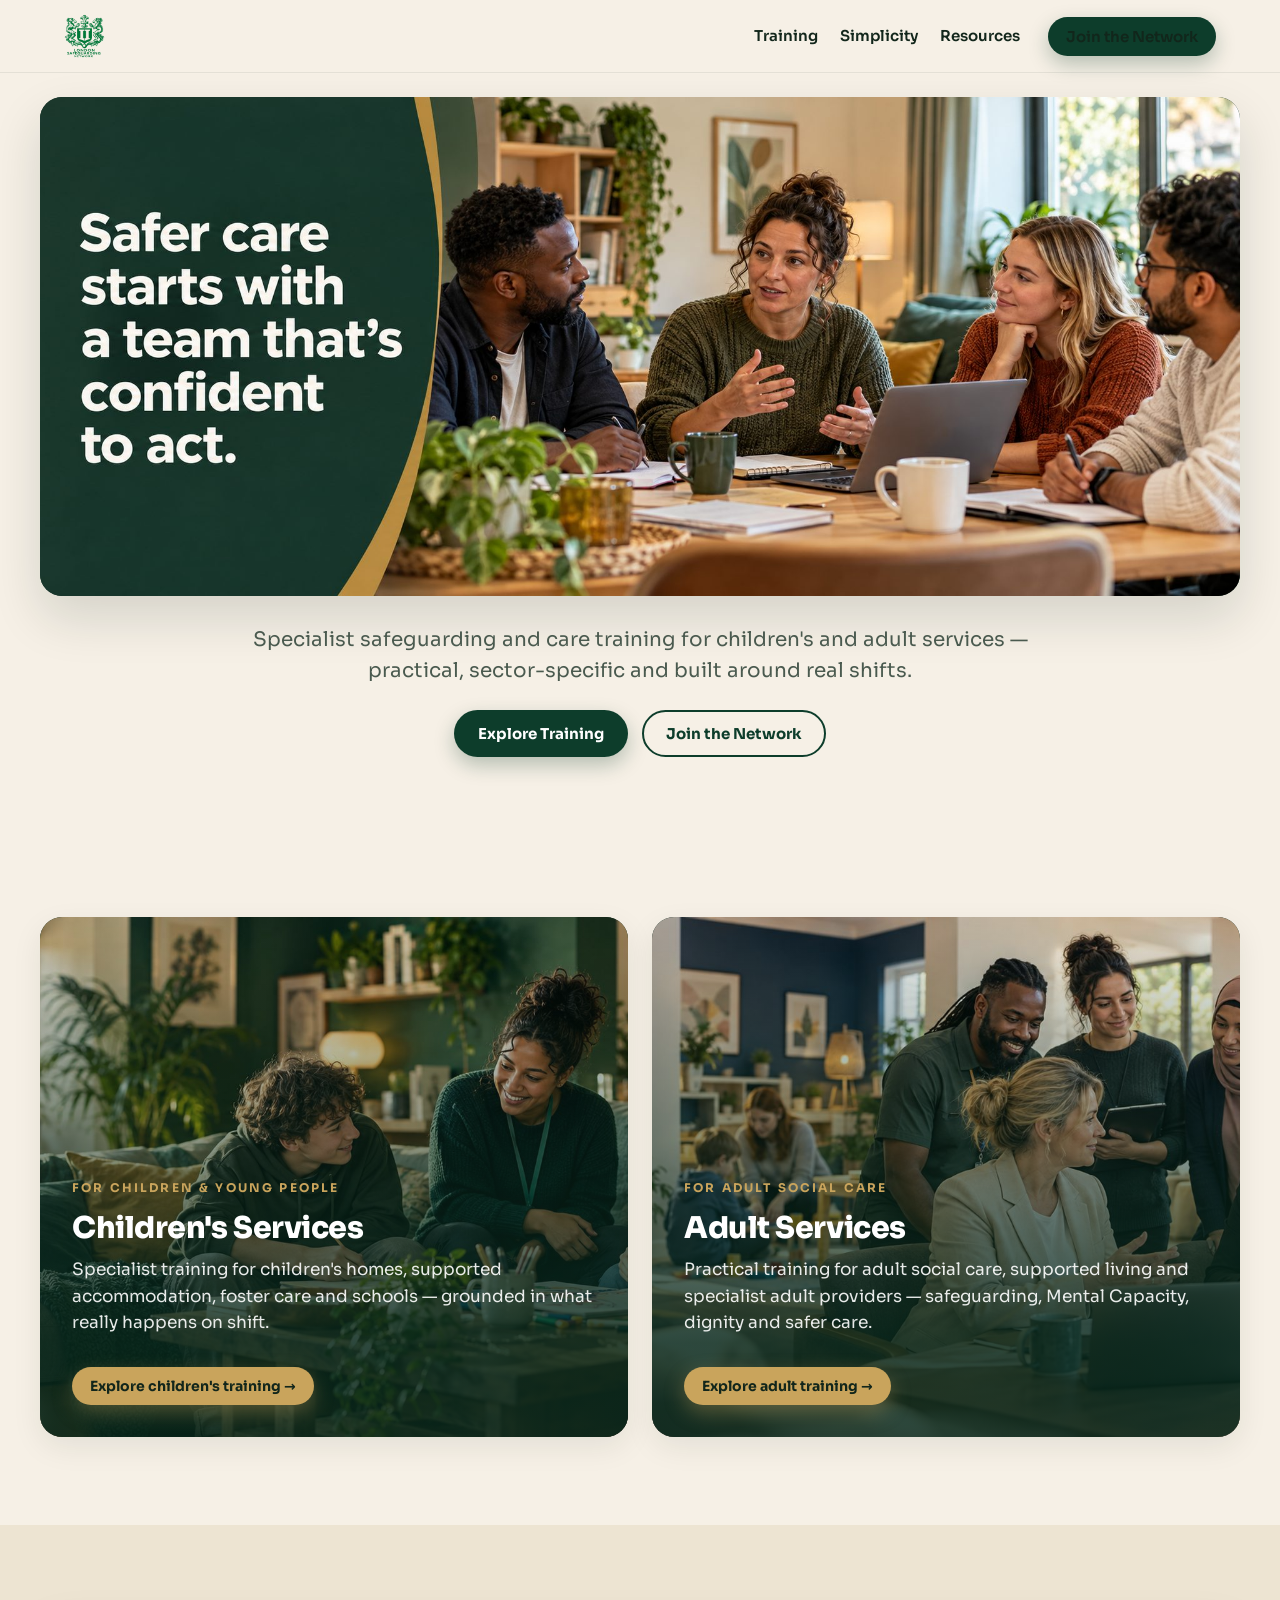
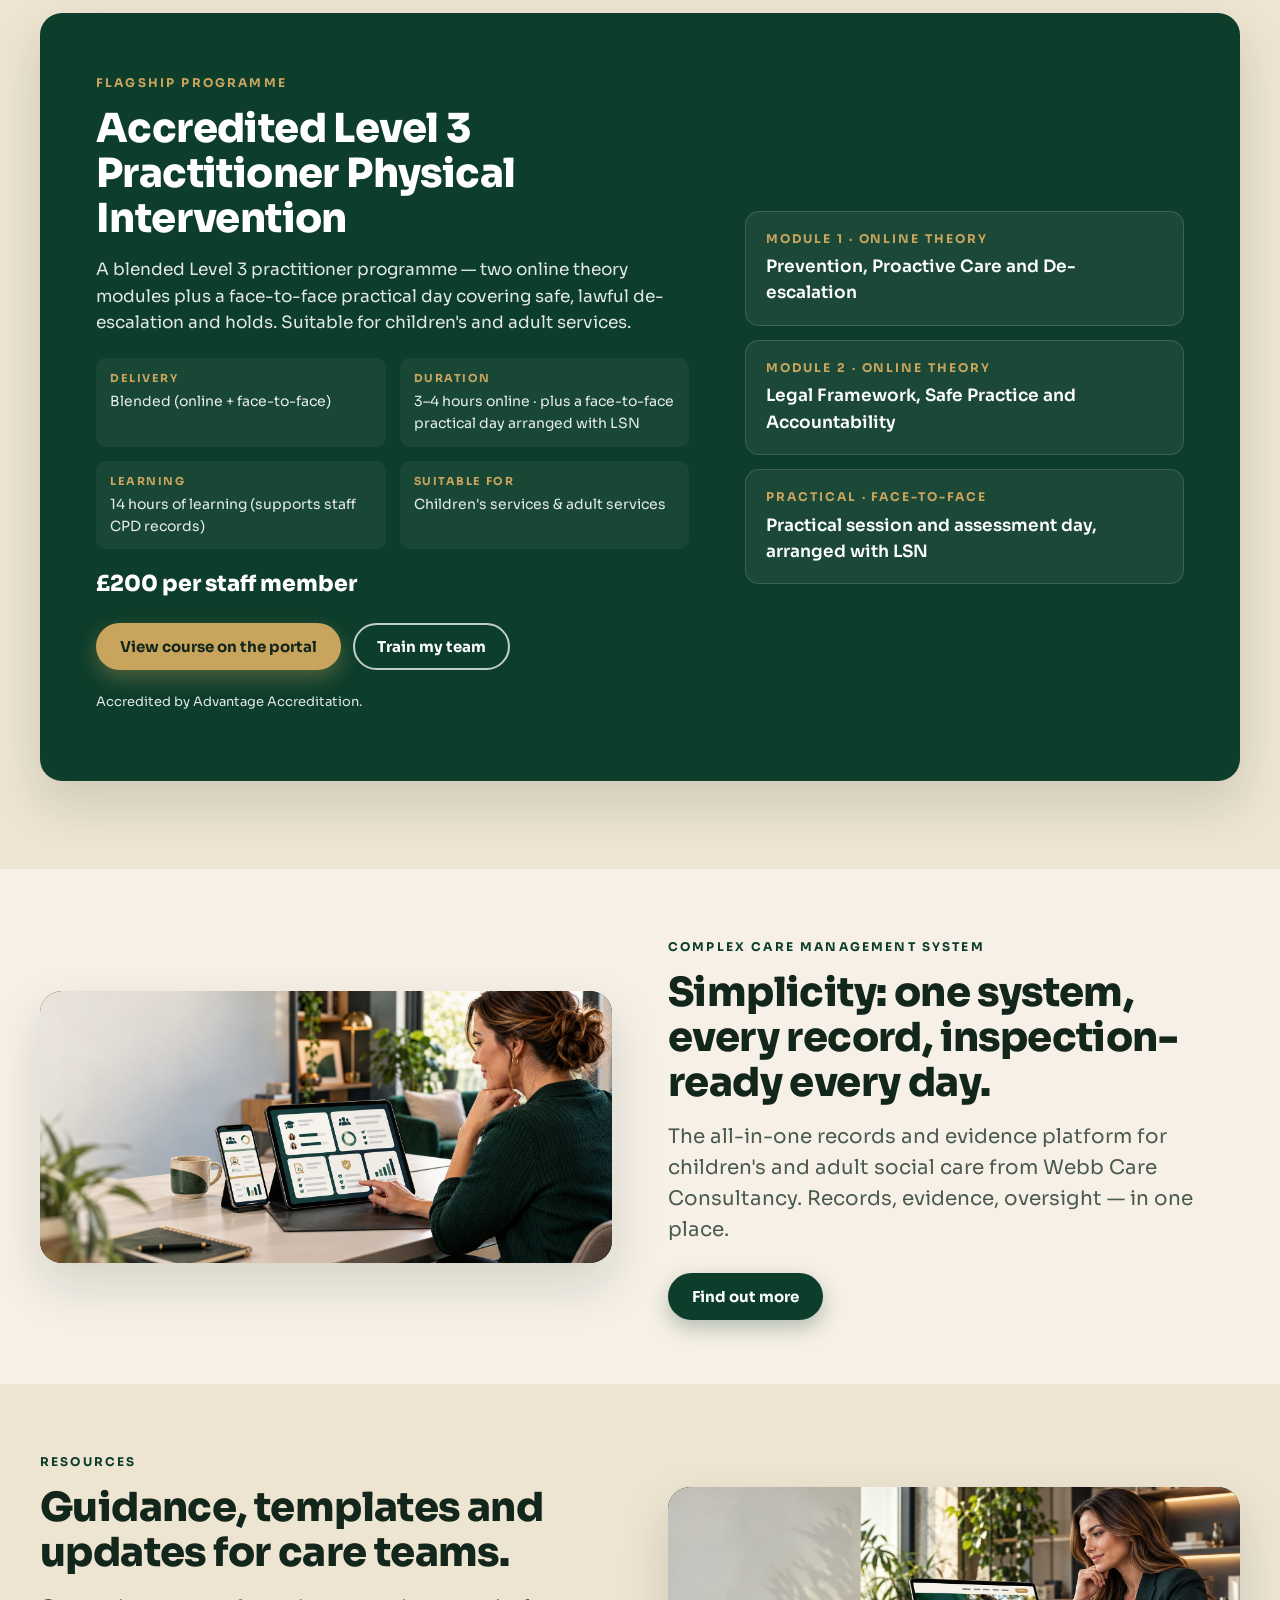
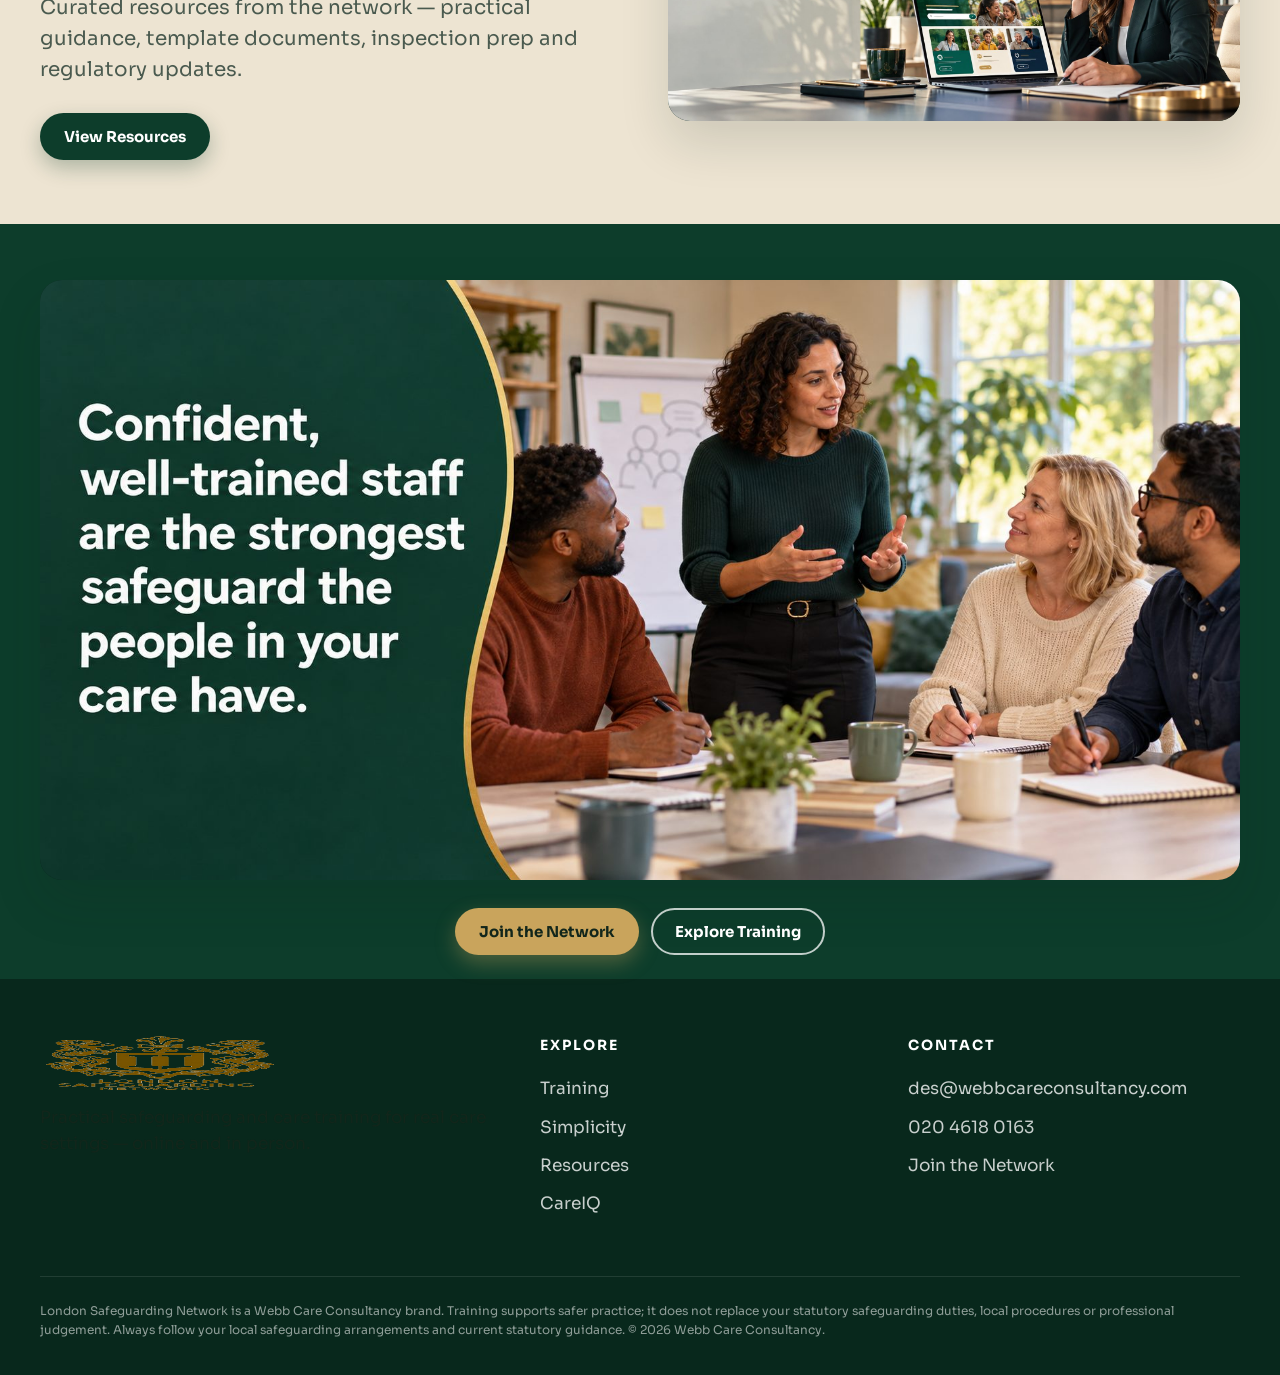
==== commit 8aab1944: "Redesign 2026-09: new homepage + palette from banners + PI Level 3 accredited Homepage rebuild on re" ====
--- a/index.html
+++ b/index.html
@@ -1,664 +1,217 @@
 <!doctype html>
-<html lang="en">
+<html lang="en-GB">
 <head>
 <meta charset="utf-8">
 <meta name="viewport" content="width=device-width, initial-scale=1">
-<title>London Safeguarding Network | Specialist safeguarding &amp; care training</title>
-<meta name="description" content="London Safeguarding Network delivers specialist safeguarding and care training — online and in person — for children's homes, adult care, supported accommodation, foster carers and schools.">
-<link rel="icon" type="image/svg+xml" href="/favicon.svg">
-<meta property="og:site_name" content="London Safeguarding Network">
+<title>London Safeguarding Network — Specialist safeguarding &amp; care training</title>
+<meta name="description" content="London Safeguarding Network delivers specialist safeguarding and care training — online and in person — for children's homes, adult social care, supported accommodation, foster carers and schools.">
+<meta property="og:title" content="London Safeguarding Network — Specialist safeguarding &amp; care training">
+<meta property="og:description" content="Practical, sector-specific safeguarding and care training for children's and adult services. Level 3 Practitioner Physical Intervention now accredited by Advantage Accreditation.">
 <meta property="og:type" content="website">
-<meta property="og:title" content="London Safeguarding Network | Specialist safeguarding &amp; care training">
-<meta property="og:description" content="Specialist safeguarding and care training for children's homes, adult social care, supported accommodation and specialist services.">
-<meta property="og:url" content="https://lsn-platform.netlify.app/">
-<meta property="og:image" content="https://lsn-platform.netlify.app/og-image.svg">
+<meta property="og:image" content="/og-image.svg">
 <meta name="twitter:card" content="summary_large_image">
-<meta name="twitter:title" content="London Safeguarding Network | Specialist safeguarding &amp; care training">
-<meta name="twitter:description" content="Specialist safeguarding and care training for children's homes, adult social care, supported accommodation and specialist services.">
-<meta name="twitter:image" content="https://lsn-platform.netlify.app/og-image.svg">
+<meta name="twitter:title" content="London Safeguarding Network">
+<meta name="twitter:description" content="Practical, sector-specific safeguarding and care training for children's and adult services.">
+<link rel="icon" href="/favicon.svg">
 <link rel="preconnect" href="https://fonts.googleapis.com">
 <link rel="preconnect" href="https://fonts.gstatic.com" crossorigin>
-<link href="https://fonts.googleapis.com/css2?family=Plus+Jakarta+Sans:wght@500;600;700;800&family=Inter:wght@400;500;600;700&display=swap" rel="stylesheet">
-<link rel="stylesheet" href="/assets/site.css">
-<script src="/assets/site.js" defer></script>
-<style>
-  /* Hero */
-  .hero{background:radial-gradient(120% 120% at 88% -10%,var(--panel-2) 0%,var(--bg-2) 45%,var(--bg) 88%);color:#fff;position:relative;overflow:hidden}
-  .hero:after{content:"";position:absolute;inset:0;background:radial-gradient(45% 45% at 6% 120%,rgba(47,120,224,.2),transparent 70%);pointer-events:none}
-  .hero-in{position:relative;z-index:2;padding:72px 0 82px}
-  .hero h1{font-size:clamp(34px,5.4vw,58px);color:#fff;font-weight:800;margin-top:18px;letter-spacing:-.025em;max-width:20ch}
-  .hero h1 em{font-style:normal;color:var(--blue-l)}
-  .hero .lede{margin-top:22px;color:#c3d2e6;font-size:clamp(16px,1.5vw,18px);max-width:64ch}
-  .hero .cta{margin-top:30px;display:flex;gap:12px;flex-wrap:wrap}
-  .trust{margin-top:38px;display:flex;flex-wrap:wrap;gap:8px;padding-top:26px;border-top:1px solid var(--line-d);max-width:820px}
-  .trust span{font-family:var(--mono);font-size:10.5px;letter-spacing:1.5px;text-transform:uppercase;color:var(--muted-d);background:rgba(255,255,255,.05);border:1px solid var(--line-d);border-radius:999px;padding:7px 13px}
-
-  /* Sectors */
-  .sectors{background:var(--card)}
-  .sc-grid{display:grid;grid-template-columns:1fr;gap:14px;margin-top:34px}
-  .sc{position:relative;background:var(--paper);border:1px solid var(--line);border-radius:18px;padding:26px;display:flex;flex-direction:column;gap:12px;transition:transform .2s,box-shadow .2s,border-color .2s;color:var(--text)}
-  .sc:hover{transform:translateY(-4px);box-shadow:0 24px 44px -28px rgba(11,29,58,.35);border-color:var(--blue)}
-  .sc-ic{width:52px;height:52px;border-radius:14px;background:linear-gradient(135deg,rgba(47,120,224,.14),rgba(47,120,224,.06));color:var(--blue-d);display:flex;align-items:center;justify-content:center;font-size:24px}
-  .sc h3{font-size:19px;letter-spacing:-.01em}
-  .sc p{color:var(--muted);font-size:14.5px;line-height:1.55;flex:1}
-  .sc-more{margin-top:6px;font-family:var(--disp);font-weight:700;font-size:13.5px;color:var(--blue-d);display:inline-flex;align-items:center;gap:6px}
-  .sc-more:after{content:"→";transition:transform .2s}
-  .sc:hover .sc-more:after{transform:translateX(4px)}
-
-  /* Why LSN */
-  .why{background:var(--paper)}
-  .why-grid{display:grid;grid-template-columns:1fr;gap:14px;margin-top:34px}
-  .why-card{background:var(--card);border:1px solid var(--line);border-radius:18px;padding:24px;display:flex;flex-direction:column;gap:10px}
-  .why-head{display:flex;flex-wrap:wrap;align-items:center;gap:10px}
-  .why-card h3{font-size:17px;letter-spacing:-.005em}
-  .why-card .short{color:var(--muted);font-size:14.5px;line-height:1.55}
-  .why-card .badge{display:inline-flex;align-items:center;font-family:var(--mono);font-size:10px;letter-spacing:1.2px;text-transform:uppercase;color:var(--amber);background:rgba(214,137,42,.12);border:1px solid rgba(214,137,42,.3);border-radius:999px;padding:4px 10px}
-  .tog{margin-top:6px;background:transparent;border:0;padding:0;font-family:var(--disp);font-weight:700;font-size:13.5px;color:var(--blue-d);display:inline-flex;align-items:center;gap:8px;cursor:pointer;align-self:flex-start}
-  .tog:hover{color:var(--blue)}
-  .tog .ic{display:inline-flex;align-items:center;justify-content:center;width:22px;height:22px;border-radius:50%;background:rgba(47,120,224,.12);font-size:15px;font-weight:700;line-height:1;transition:background .15s,color .15s}
-  .tog:hover .ic{background:rgba(47,120,224,.22)}
-  .tog[aria-expanded="true"] .ic{background:var(--blue);color:#fff}
-  .reveal{max-height:0;overflow:hidden;transition:max-height .35s ease}
-  .reveal.open{max-height:600px}
-  .reveal p{padding-top:12px;color:var(--text);font-size:14.5px;line-height:1.6}
-
-  /* Popular Training */
-  .popular{background:var(--paper)}
-  .course-grid{display:grid;grid-template-columns:1fr;gap:14px;margin-top:34px}
-  .course{background:var(--card);border:1px solid var(--line);border-radius:18px;padding:24px;display:flex;flex-direction:column;gap:12px}
-  .course h3{font-size:17px;letter-spacing:-.005em}
-  .course .cshort{color:var(--muted);font-size:14px;line-height:1.55}
-  .course .cmeta{list-style:none;padding:0;margin:0;display:grid;gap:6px}
-  .course .cmeta li{display:grid;grid-template-columns:96px 1fr;gap:12px;font-size:13px;color:var(--text);align-items:baseline}
-  .course .cmeta .k{font-family:var(--mono);font-size:10px;letter-spacing:1.2px;text-transform:uppercase;color:var(--muted)}
-  .course .cprice{font-family:var(--disp);font-weight:800;color:var(--ink);font-size:15px;margin-top:auto;padding-top:6px}
-  .course .cbtns{display:flex;gap:8px;flex-wrap:wrap}
-  .cta-line{margin-top:32px;display:flex;justify-content:center;flex-wrap:wrap;gap:12px}
-
-  /* Solutions (dark) */
-  .solutions{background:var(--bg);color:#fff}
-  .sol-grid{display:grid;grid-template-columns:repeat(auto-fit,minmax(190px,1fr));gap:14px;margin-top:34px}
-  .sol{background:linear-gradient(180deg,rgba(255,255,255,.06),rgba(255,255,255,.025));border:1px solid var(--line-d);border-radius:16px;padding:24px;color:#fff}
-  .sol h3{color:#fff;font-size:17px}
-  .sol p{color:var(--muted-d);margin-top:8px;font-size:14.5px;line-height:1.55}
-  .sol-n{font-family:var(--mono);font-size:11px;letter-spacing:2px;color:var(--blue-l);margin-bottom:10px}
-
-  /* Pathways */
-  .pathways{background:var(--card)}
-  .pw-grid{display:grid;grid-template-columns:1fr;gap:14px;margin-top:34px}
-  .pw{background:var(--paper);border:1px solid var(--line);border-radius:18px;padding:24px;display:flex;flex-direction:column;gap:12px}
-  .pw h3{font-size:17px;letter-spacing:-.005em}
-  .pw p{color:var(--muted);font-size:14.5px;line-height:1.55;flex:1}
-  .pw-btns{display:flex;flex-wrap:wrap;gap:8px}
-
-  /* Areas (existing) */
-  .areas{background:var(--card)}
-  .achips{display:flex;flex-wrap:wrap;gap:9px;margin-top:32px}
-  .achips span{background:var(--paper);border:1px solid var(--line);border-radius:999px;padding:8px 15px;font-size:13px;color:var(--text);font-weight:500}
-
-  /* How (existing, dark) */
-  .how{background:var(--bg);color:#fff}
-  .steps{display:grid;grid-template-columns:1fr;gap:14px;margin-top:38px}
-  .stepc{background:linear-gradient(180deg,rgba(255,255,255,.06),rgba(255,255,255,.025));border:1px solid var(--line-d);border-radius:16px;padding:24px}
-  .stepc .ic{width:46px;height:46px;border-radius:13px;background:rgba(47,120,224,.16);color:var(--blue-l);display:flex;align-items:center;justify-content:center;font-size:22px}
-  .stepc h3{color:#fff;font-size:17px;margin-top:16px}
-  .stepc p{font-size:13.5px;color:var(--muted-d);margin-top:8px}
-
-  /* Who (existing) */
-  .who{background:var(--paper)}
-  .whochips{display:flex;flex-wrap:wrap;gap:9px;margin-top:30px}
-  .whochips span{background:var(--card);border:1px solid var(--line);border-radius:999px;padding:8px 15px;font-size:13px;color:var(--text);font-weight:500}
-  .whyband{margin-top:30px;background:linear-gradient(135deg,var(--panel),var(--bg-2));border:1px solid var(--line-d);border-radius:18px;padding:28px;color:#fff}
-  .whyband h3{color:#fff;font-size:20px}
-  .whyband p{color:var(--muted-d);margin-top:10px;font-size:15px}
-
-  /* Pricing (existing) */
-  .pricing{background:var(--card)}
-  .prgrid{display:grid;grid-template-columns:1fr;gap:14px;margin-top:36px}
-  .prcard{background:var(--paper);border:1px solid var(--line);border-radius:18px;padding:24px;display:flex;flex-direction:column}
-  .prcard.feat{border-color:var(--blue);box-shadow:0 24px 50px -30px rgba(47,120,224,.45)}
-  .prcard .tag{font-family:var(--mono);font-size:10px;letter-spacing:1px;text-transform:uppercase;color:var(--blue-d)}
-  .prcard h3{font-size:18px;margin-top:8px}
-  .prcard .price{font-family:var(--disp);font-weight:800;font-size:25px;color:var(--ink);margin-top:14px;line-height:1}
-  .prcard .price small{font-size:13px;color:var(--muted);font-weight:500}
-  .prcard p{font-size:13px;color:var(--muted);margin-top:10px}
-  .prcard .act{margin-top:auto;padding-top:18px}
-  .prnote{margin-top:18px;font-size:12.5px;color:var(--muted-2);text-align:center}
-
-  /* About (dark) */
-  .about{background:var(--bg);color:#fff}
-  .extwrap{margin-top:36px;background:linear-gradient(180deg,rgba(255,255,255,.05),rgba(255,255,255,.02));border:1px solid var(--line-d);border-radius:20px;overflow:hidden}
-  .extblock{padding:30px 32px;border-bottom:1px solid var(--line-d)}
-  .extblock:last-child{border-bottom:0}
-  .extblock .sl{font-family:var(--mono);font-size:10.5px;letter-spacing:1.3px;text-transform:uppercase;color:var(--blue-l);margin-bottom:12px}
-  .extblock h3{font-size:21px;margin-bottom:10px;color:#fff}
-  .extblock p{font-size:15px;color:#cdd9e8;margin-bottom:12px}
-  .extblock p:last-child{margin-bottom:0}
-
-  /* Contact (dark, replaces old .final) */
-  .contact{background:radial-gradient(120% 130% at 12% -20%,var(--panel) 0%,var(--bg) 70%);color:#fff}
-  .contact-cta{margin-top:28px;display:flex;gap:12px;flex-wrap:wrap}
-  .contact .det{margin-top:36px;padding-top:24px;border-top:1px solid var(--line-d);font-size:13.5px;color:var(--muted-d);line-height:1.8}
-
-  /* Enquiry form */
-  .enq{position:relative;margin-top:36px;background:rgba(255,255,255,.04);border:1px solid var(--line-d);border-radius:18px;padding:26px;display:grid;grid-template-columns:1fr;gap:14px}
-  .enq .hp{position:absolute;left:-9999px;top:-9999px}
-  .enq .fg{display:flex;flex-direction:column;gap:6px}
-  .enq .fg.full{grid-column:1 / -1}
-  .enq label{font-family:var(--disp);font-weight:600;font-size:13px;color:#dbe4ee;letter-spacing:.01em}
-  .enq .req{color:var(--amber);margin-left:4px}
-  .enq input,.enq select,.enq textarea{width:100%;background:rgba(255,255,255,.04);border:1px solid var(--line-d);border-radius:10px;padding:11px 14px;color:#fff;font-family:var(--body);font-size:15px;transition:border-color .15s,background .15s}
-  .enq input:focus,.enq select:focus,.enq textarea:focus{outline:none;border-color:var(--blue-l);background:rgba(255,255,255,.06)}
-  .enq textarea{resize:vertical;min-height:80px}
-  .enq select{appearance:none;-webkit-appearance:none;background-image:linear-gradient(45deg,transparent 50%,#c3d2e6 50%),linear-gradient(135deg,#c3d2e6 50%,transparent 50%);background-position:calc(100% - 18px) 50%,calc(100% - 13px) 50%;background-size:5px 5px,5px 5px;background-repeat:no-repeat;padding-right:36px}
-  .enq select option{background:var(--bg);color:#fff}
-  .enq button[type=submit]{align-self:flex-start;margin-top:6px}
-
-  /* Sticky CTA */
-  .stickycta{position:fixed;bottom:16px;right:16px;z-index:60;background:var(--blue);color:#fff;border-radius:999px;padding:12px 18px;font-family:var(--disp);font-weight:700;font-size:14px;text-decoration:none;box-shadow:0 14px 30px -6px rgba(11,29,58,.55);opacity:0;visibility:hidden;transform:translateY(10px);transition:opacity .25s,transform .25s,visibility .25s,background .15s;display:inline-flex;align-items:center;gap:8px;border:1.5px solid transparent}
-  .stickycta.on{opacity:1;visibility:visible;transform:none}
-  .stickycta:hover{background:var(--blue-d)}
-  .stickycta:after{content:"→";font-size:15px}
-
-  @media (min-width:760px){
-    .sc-grid{grid-template-columns:repeat(2,1fr);gap:16px}
-    .why-grid{grid-template-columns:repeat(2,1fr);gap:16px}
-    .course-grid{grid-template-columns:repeat(2,1fr);gap:16px}
-    .pw-grid{grid-template-columns:repeat(2,1fr);gap:16px}
-    .steps{grid-template-columns:repeat(2,1fr)}
-    .prgrid{grid-template-columns:repeat(4,1fr)}
-    .enq{grid-template-columns:1fr 1fr;gap:16px}
-  }
-  @media (min-width:1040px){
-    .sc-grid{grid-template-columns:repeat(3,1fr)}
-    .why-grid{grid-template-columns:repeat(3,1fr)}
-    .course-grid{grid-template-columns:repeat(3,1fr)}
-    .pw-grid{grid-template-columns:repeat(3,1fr)}
-    .steps{grid-template-columns:repeat(4,1fr)}
-  }
-  @media (prefers-reduced-motion:reduce){
-    .reveal{transition:none}
-    .sc{transition:none}
-    .sc:hover{transform:none}
-    .stickycta{transition:none}
-  }
-
-  /* Dashboard preview (Coming soon mock) */
-  .dashboard-preview{background:var(--paper)}
-  .coming-soon-badge{display:inline-flex;align-items:center;font-family:var(--mono);font-size:10px;letter-spacing:1.2px;text-transform:uppercase;color:var(--amber);background:rgba(214,137,42,.12);border:1px solid rgba(214,137,42,.35);border-radius:999px;padding:5px 11px}
-  .mock-panel{margin-top:34px;background:linear-gradient(180deg,var(--bg-2),var(--bg));border:1px solid var(--line-d);border-radius:18px;overflow:hidden;box-shadow:0 30px 60px -30px rgba(11,29,58,.4);color:#fff}
-  .mock-header{display:flex;justify-content:space-between;align-items:center;padding:14px 20px;background:rgba(255,255,255,.03);border-bottom:1px solid var(--line-d)}
-  .mock-title{font-family:var(--disp);font-weight:700;color:#fff;font-size:14px;letter-spacing:-.01em}
-  .mock-title small{font-family:var(--mono);font-size:10.5px;letter-spacing:1.2px;text-transform:uppercase;color:var(--muted-d);font-weight:500;margin-left:8px}
-  .mock-dots{display:flex;gap:6px}
-  .mock-dots span{width:9px;height:9px;border-radius:50%;background:rgba(255,255,255,.15)}
-  .mock-body{padding:22px}
-  .mock-stats{display:grid;grid-template-columns:repeat(2,1fr);gap:12px}
-  .mock-stat{background:linear-gradient(180deg,rgba(255,255,255,.05),rgba(255,255,255,.015));border:1px solid var(--line-d);border-radius:12px;padding:16px}
-  .mock-stat .n{display:block;font-family:var(--disp);font-weight:800;font-size:32px;color:#fff;line-height:1}
-  .mock-stat .l{display:block;font-family:var(--mono);font-size:10.5px;letter-spacing:1px;text-transform:uppercase;color:var(--muted-d);margin-top:8px}
-  .mock-stat .bar{margin-top:10px;height:5px;border-radius:3px;background:rgba(255,255,255,.08);overflow:hidden}
-  .mock-stat .bar i{display:block;height:100%;background:linear-gradient(90deg,var(--blue-l),var(--blue));border-radius:3px}
-  .mock-alert{margin-top:16px;display:flex;align-items:center;gap:12px;background:rgba(214,137,42,.1);border:1px solid rgba(214,137,42,.3);border-radius:10px;padding:12px 16px;color:#eec78a;font-size:14px}
-  .mock-alert b{color:#fff}
-  .mock-alert .ic{width:24px;height:24px;border-radius:50%;background:rgba(214,137,42,.3);color:#fff;display:inline-flex;align-items:center;justify-content:center;font-family:var(--disp);font-weight:800;font-size:14px;flex:none}
-  .mock-features{margin-top:20px;padding-top:20px;border-top:1px solid var(--line-d)}
-  .mock-features .lab{display:block;font-family:var(--mono);font-size:10.5px;letter-spacing:1.2px;text-transform:uppercase;color:var(--muted-d);margin-bottom:10px}
-  .mock-features .pills{display:flex;flex-wrap:wrap;gap:8px}
-  .mock-features .pills span{font-family:var(--disp);font-weight:600;font-size:12.5px;color:#dbe6f0;background:rgba(47,120,224,.14);border:1px solid rgba(47,120,224,.32);border-radius:8px;padding:6px 12px}
-  .dashboard-note{margin-top:20px;font-size:13.5px;color:var(--muted);text-align:center;max-width:60ch;margin-left:auto;margin-right:auto}
-  @media (min-width:760px){
-    .mock-stats{grid-template-columns:repeat(4,1fr);gap:14px}
-  }
-</style>
+<link href="https://fonts.googleapis.com/css2?family=Sora:wght@400;500;600;700;800&display=swap" rel="stylesheet">
+<link rel="stylesheet" href="/assets/redesign.css">
+<script>
+  // Free-App banners are BUILT but HIDDEN until Des confirms both apps exist.
+  // To reveal: document.documentElement.classList.add('apps-enabled')
+  if (window.LSN_APPS_ENABLED === true) document.documentElement.classList.add('apps-enabled');
+</script>
 </head>
 <body>
-
-<nav class="nav"><div class="wrap row">
-  <a class="brand" href="#top"><span class="mk">LSN</span><span><b>London Safeguarding Network</b><span>Safeguarding &amp; care training</span></span></a>
-  <div class="navlinks">
-    <a href="#sectors">Sectors</a><a href="#areas">Training areas</a><a href="/careiq">CareIQ</a><a href="#how">How it works</a><a href="#pricing">Pricing</a>
+<a class="skip" href="#main">Skip to content</a>
+
+<header class="site-header" role="banner">
+  <div class="header-inner">
+    <a href="/" class="brand-link" aria-label="London Safeguarding Network home">
+      <img src="/assets/img/lsn-logo-green.png" alt="London Safeguarding Network" width="220" height="60">
+    </a>
+    <nav class="site-nav" aria-label="Primary">
+      <a href="#training">Training</a>
+      <a href="#simplicity">Simplicity</a>
+      <a href="#resources">Resources</a>
+      <a href="#join" class="btn btn-primary btn-sm">Join the Network</a>
+    </nav>
   </div>
-  <div class="navcta"><a class="btn btn-bl btn-sm" href="#contact">Book training</a></div>
-</div></nav>
-
-<main id="top">
-
-  <header class="hero"><div class="wrap hero-in">
-    <span class="eyebrow">Specialist training for people who care for others</span>
-    <h1>Training built around the <em>realities of care</em>.</h1>
-    <p class="lede">Practical, sector-specific training for children&rsquo;s homes, supported accommodation, adult social care and specialist care services. From safeguarding and trauma-informed practice to leadership, behaviour support and physical intervention, we help care organisations develop safer, more confident and better-prepared teams.</p>
-    <div class="cta">
-      <a class="btn btn-bl" href="#areas">Explore training</a>
-      <a class="btn btn-ghost-d" href="#pricing">Build a training package</a>
-      <a class="btn btn-ghost-d" href="#contact">Talk to our training team</a>
-    </div>
-    <div class="trust">
-      <span>Online learning</span>
-      <span>Face-to-face training</span>
-      <span>Blended programmes</span>
-      <span>Team training</span>
-      <span>Organisation training</span>
-    </div>
-  </div></header>
-
-  <section id="sectors" class="sectors"><div class="wrap">
-    <div class="sec-head">
-      <span class="sec-eye"><span class="eyebrow">Choose your service</span></span>
-      <h2>Training built for your service.</h2>
-      <p class="sub">Different care services face different challenges. Choose your sector to discover training designed around the people you support and the responsibilities your team carries.</p>
-    </div>
-    <div class="sc-grid">
-      <a class="sc" href="/sectors/childrens-homes">
-        <div class="sc-ic" aria-hidden="true">&#127968;</div>
-        <h3>Children&rsquo;s homes</h3>
-        <p>Safeguarding, therapeutic care, behaviour support, leadership, compliance and specialist physical intervention training for residential childcare teams.</p>
-        <span class="sc-more">Explore</span>
-      </a>
-      <a class="sc" href="/sectors/supported-accommodation">
-        <div class="sc-ic" aria-hidden="true">&#127960;</div>
-        <h3>Supported accommodation</h3>
-        <p>Practical training for professionals supporting young people towards independence while managing safeguarding, risk and complex needs.</p>
-        <span class="sc-more">Explore</span>
-      </a>
-      <a class="sc" href="/sectors/adult-social-care">
-        <div class="sc-ic" aria-hidden="true">&#129309;</div>
-        <h3>Adult social care</h3>
-        <p>Person-centred training covering safeguarding, professional practice, behaviour support, leadership and safer care.</p>
-        <span class="sc-more">Explore</span>
-      </a>
-      <a class="sc" href="/sectors/supported-living-learning-disabilities">
-        <div class="sc-ic" aria-hidden="true">&#127793;</div>
-        <h3>Supported living &amp; learning disabilities</h3>
-        <p>Specialist training focused on communication, individual needs, Positive Behaviour Support and least restrictive practice.</p>
-        <span class="sc-more">Explore</span>
-      </a>
-      <a class="sc" href="/sectors/mental-health-complex-care">
-        <div class="sc-ic" aria-hidden="true">&#129504;</div>
-        <h3>Mental health &amp; complex care</h3>
-        <p>Training supporting staff working with distress, complex behaviour, emotional regulation and increased levels of risk.</p>
-        <span class="sc-more">Explore</span>
-      </a>
-      <a class="sc" href="/sectors/specialist-bespoke-services">
-        <div class="sc-ic" aria-hidden="true">&#10024;</div>
-        <h3>Specialist &amp; bespoke services</h3>
-        <p>Flexible training packages developed around the needs, risks and workforce requirements of individual organisations.</p>
-        <span class="sc-more">Explore</span>
-      </a>
-    </div>
-  </div></section>
-
-  <section id="partners" class="partners" style="background:var(--paper)">
-    <div class="wrap" style="padding-top:56px;padding-bottom:56px">
-      <div class="sec-head">
-        <span class="sec-eye"><span class="eyebrow">Partners</span></span>
-        <h2>Records &amp; evidence, ready for inspection</h2>
-        <p class="sub">LSN members can now use <strong>Simplexity Social Care</strong> — the all-in-one records and evidence platform for children's and adult social care from Webb Care Consultancy. One system, every record, inspection-ready every day.</p>
-      </div>
-      <div style="margin-top:28px;display:flex;justify-content:center">
-        <iframe
-          src="/assets/partners/simplexity-advert.html"
-          title="Simplexity Social Care — one system, every record, inspection-ready every day"
-          loading="lazy"
-          style="width:100%;max-width:640px;height:820px;border:0;display:block;border-radius:16px;box-shadow:0 10px 30px rgba(13,33,55,.14);background:#eef1f4"
-          scrolling="no"></iframe>
-      </div>
-      <p style="text-align:center;margin-top:20px;font-size:13px;color:var(--muted)">
-        Brought to you by <strong>Webb Care Consultancy</strong> · exclusively available to LSN members
-      </p>
-    </div>
-  </section>
-
-  <section id="why" class="why"><div class="wrap">
-    <div class="sec-head">
-      <span class="sec-eye"><span class="eyebrow">Why LSN</span></span>
-      <h2>We don&rsquo;t just train staff for a certificate. We prepare them for the job.</h2>
-      <p class="sub">Care work is complex. Staff face safeguarding concerns, distressed behaviour, difficult decisions and situations where the way they respond can have a lasting impact. Our training connects knowledge with the situations practitioners actually encounter.</p>
-    </div>
-    <div class="why-grid">
-      <article class="why-card">
-        <h3>Real-world practice</h3>
-        <p class="short">Learning built around situations care professionals actually face.</p>
-        <button class="tog" type="button" aria-expanded="false" aria-controls="why-1">Learn more <span class="ic" aria-hidden="true">+</span></button>
-        <div class="reveal" id="why-1" aria-hidden="true"><p>Our courses connect theory with real practice. Learners explore realistic situations, professional decision-making and the challenges they may encounter when supporting children, young people and adults.</p></div>
-      </article>
-      <article class="why-card">
-        <h3>Safeguarding at the core</h3>
-        <p class="short">Safeguarding runs through everything we teach.</p>
-        <button class="tog" type="button" aria-expanded="false" aria-controls="why-2">Learn more <span class="ic" aria-hidden="true">+</span></button>
-        <div class="reveal" id="why-2" aria-hidden="true"><p>Safeguarding should never exist as an isolated subject. Our programmes encourage staff to recognise risk, remain professionally curious, understand their responsibilities and consider how everyday practice contributes to safer services.</p></div>
-      </article>
-      <article class="why-card">
-        <h3>Trauma-informed practice</h3>
-        <p class="short">Understand what may sit behind behaviour before simply reacting to it.</p>
-        <button class="tog" type="button" aria-expanded="false" aria-controls="why-3">Learn more <span class="ic" aria-hidden="true">+</span></button>
-        <div class="reveal" id="why-3" aria-hidden="true"><p>Our approach helps practitioners understand how trauma, previous experiences, emotional distress and unmet needs can influence behaviour. This supports more thoughtful, compassionate and effective professional responses.</p></div>
-      </article>
-      <article class="why-card">
-        <h3>Built for care services</h3>
-        <p class="short">Specialist learning designed around children&rsquo;s and adult social care.</p>
-        <button class="tog" type="button" aria-expanded="false" aria-controls="why-4">Learn more <span class="ic" aria-hidden="true">+</span></button>
-        <div class="reveal" id="why-4" aria-hidden="true"><p>Our training is developed with the realities of regulated care environments in mind. The language, examples and learning are designed to feel relevant to the professionals completing them.</p></div>
-      </article>
-      <article class="why-card">
-        <div class="why-head"><h3>Learning you can evidence</h3><span class="badge">Coming soon</span></div>
-        <p class="short">Make workforce training easier to organise, monitor and evidence.</p>
-        <button class="tog" type="button" aria-expanded="false" aria-controls="why-5">Learn more <span class="ic" aria-hidden="true">+</span></button>
-        <div class="reveal" id="why-5" aria-hidden="true"><p>Give organisations clearer oversight of staff learning, course completion, assessments and certificates through a structured training platform.</p></div>
-      </article>
-      <article class="why-card">
-        <h3>From learning to practice</h3>
-        <p class="short">Training should change practice, not simply tick a box.</p>
-        <button class="tog" type="button" aria-expanded="false" aria-controls="why-6">Learn more <span class="ic" aria-hidden="true">+</span></button>
-        <div class="reveal" id="why-6" aria-hidden="true"><p>Reflection, scenarios and practical application encourage learners to think about how they will use their knowledge in their everyday role.</p></div>
-      </article>
-    </div>
-  </div></section>
-
-  <section id="popular" class="popular"><div class="wrap">
-    <div class="sec-head">
-      <span class="sec-eye"><span class="eyebrow">Popular training</span></span>
-      <h2>Popular training for care services.</h2>
-      <p class="sub">A selection of our flagship courses &mdash; delivered online, in person or blended, and available for individual staff or full teams.</p>
-    </div>
-    <div class="course-grid" id="popular-grid">
-      <article class="course">
-        <h3>Physical Intervention &mdash; Level 3 Practitioner Programme</h3>
-        <p class="cshort">Practical physical intervention training built around real-world care settings &mdash; prevention, de-escalation, legal responsibilities and safer intervention skills.</p>
-        <ul class="cmeta">
-          <li><span class="k">Who it&rsquo;s for</span><span>Children&rsquo;s homes, secure and specialist care settings</span></li>
-          <li><span class="k">Delivery</span><span>In-person</span></li>
-          <li><span class="k">Duration</span><span>3 days (approx.)</span></li>
+</header>
+
+<main id="main">
+
+  <!-- 1. HERO — banner-5 has baked-in headline text. Displayed CONTAINED (never cropped). No overlay. HTML mirrors provide the same text for a11y + SEO. -->
+  <section class="hero" aria-labelledby="hero-h1">
+    <div class="wrap">
+      <div class="hero-image">
+        <img src="/assets/img/hero-safer-care.jpg"
+             alt="Safer care starts with a team that's confident to act."
+             fetchpriority="high" width="1920" height="799">
+      </div>
+      <div class="hero-copy">
+        <h1 id="hero-h1" class="sr-only">Safer care starts with a team that's confident to act.</h1>
+        <p class="lead">Specialist safeguarding and care training for children's and adult services — practical, sector-specific and built around real shifts.</p>
+        <div class="hero-actions">
+          <a class="btn btn-primary" href="#training">Explore Training</a>
+          <a class="btn btn-outline" href="#join">Join the Network</a>
+        </div>
+      </div>
+    </div>
+  </section>
+
+  <!-- 2. TWO EQUAL PANELS — Children's | Adult -->
+  <section class="section" aria-labelledby="services-h2">
+    <h2 id="services-h2" class="sr-only">Services</h2>
+    <div class="panels">
+      <article class="panel">
+        <div class="panel-image">
+          <img src="/assets/img/childrens-services.jpg" alt="Young people in a residential care setting." loading="lazy" width="1920" height="799">
+        </div>
+        <div class="panel-copy">
+          <span class="eyebrow">For children &amp; young people</span>
+          <h2>Children's Services</h2>
+          <p>Specialist training for children's homes, supported accommodation, foster care and schools — grounded in what really happens on shift.</p>
+          <a class="btn btn-gold btn-sm" href="/sectors/childrens-homes.html">Explore children's training →</a>
+        </div>
+      </article>
+      <article class="panel">
+        <div class="panel-image">
+          <img src="/assets/img/adult-services.jpg" alt="A mixed care team including a wheelchair user." loading="lazy" width="1920" height="720">
+        </div>
+        <div class="panel-copy">
+          <span class="eyebrow">For adult social care</span>
+          <h2>Adult Services</h2>
+          <p>Practical training for adult social care, supported living and specialist adult providers — safeguarding, Mental Capacity, dignity and safer care.</p>
+          <a class="btn btn-gold btn-sm" href="/sectors/adult-social-care.html">Explore adult training →</a>
+        </div>
+      </article>
+    </div>
+  </section>
+
+  <!-- 3. LEVEL 3 PRACTITIONER PHYSICAL INTERVENTION -->
+  <section class="section section-paper2" id="training" aria-labelledby="pi-h2">
+    <div class="pi-feature">
+      <div>
+        <span class="eyebrow">Flagship programme</span>
+        <h2 id="pi-h2">Accredited Level 3 Practitioner Physical Intervention</h2>
+        <p>A blended Level 3 practitioner programme — two online theory modules plus a face-to-face practical day covering safe, lawful de-escalation and holds. Suitable for children's and adult services.</p>
+        <ul class="pi-meta">
+          <li><strong>Delivery</strong>Blended (online + face-to-face)</li>
+          <li><strong>Duration</strong>3–4 hours online · plus a face-to-face practical day arranged with LSN</li>
+          <li><strong>Learning</strong>14 hours of learning (supports staff CPD records)</li>
+          <li><strong>Suitable for</strong>Children's services &amp; adult services</li>
         </ul>
-        <div class="cprice">Team pricing available</div>
-        <div class="cbtns">
-          <a class="btn btn-bl btn-sm" href="https://portal.londonsafeguardingnetwork.com/course-catalogue" target="_blank" rel="noopener">View course</a>
-          <a class="btn btn-ghost btn-sm" href="#enquiry-form">Train my team</a>
-        </div>
-      </article>
-      <article class="course">
-        <h3>Safeguarding Children</h3>
-        <p class="cshort">Core safeguarding training for people working with children and young people &mdash; recognising risk, thresholds, referral pathways and professional responsibility.</p>
-        <ul class="cmeta">
-          <li><span class="k">Who it&rsquo;s for</span><span>Children&rsquo;s homes, foster carers, schools, youth-facing services</span></li>
-          <li><span class="k">Delivery</span><span>Online or in-person</span></li>
-          <li><span class="k">Duration</span><span>Approx. 3&ndash;4 hours online &middot; 1 day in-person</span></li>
-        </ul>
-        <div class="cprice">Team pricing available</div>
-        <div class="cbtns">
-          <a class="btn btn-bl btn-sm" href="https://portal.londonsafeguardingnetwork.com/course-catalogue" target="_blank" rel="noopener">View course</a>
-          <a class="btn btn-ghost btn-sm" href="#enquiry-form">Train my team</a>
-        </div>
-      </article>
-      <article class="course">
-        <h3>Adult Safeguarding</h3>
-        <p class="cshort">Safeguarding training for adult social care &mdash; recognising abuse and neglect, Mental Capacity Act awareness, DoLS overview and safer practice.</p>
-        <ul class="cmeta">
-          <li><span class="k">Who it&rsquo;s for</span><span>Adult social care, supported living, care agencies</span></li>
-          <li><span class="k">Delivery</span><span>Online or in-person</span></li>
-          <li><span class="k">Duration</span><span>Approx. 3&ndash;4 hours online &middot; 1 day in-person</span></li>
-        </ul>
-        <div class="cprice">Team pricing available</div>
-        <div class="cbtns">
-          <a class="btn btn-bl btn-sm" href="https://portal.londonsafeguardingnetwork.com/course-catalogue" target="_blank" rel="noopener">View course</a>
-          <a class="btn btn-ghost btn-sm" href="#enquiry-form">Train my team</a>
-        </div>
-      </article>
-      <article class="course">
-        <h3>Trauma-Informed Care</h3>
-        <p class="cshort">Understand how trauma, previous experiences and unmet needs can influence behaviour &mdash; and how staff can respond with more thoughtful, effective care.</p>
-        <ul class="cmeta">
-          <li><span class="k">Who it&rsquo;s for</span><span>Residential childcare, therapeutic services, foster carers, care teams</span></li>
-          <li><span class="k">Delivery</span><span>Online or in-person</span></li>
-          <li><span class="k">Duration</span><span>Approx. 4 hours online &middot; 1 day in-person</span></li>
-        </ul>
-        <div class="cprice">Team pricing available</div>
-        <div class="cbtns">
-          <a class="btn btn-bl btn-sm" href="https://portal.londonsafeguardingnetwork.com/course-catalogue" target="_blank" rel="noopener">View course</a>
-          <a class="btn btn-ghost btn-sm" href="#enquiry-form">Train my team</a>
-        </div>
-      </article>
-      <article class="course">
-        <h3>Positive Behaviour Support</h3>
-        <p class="cshort">Person-centred approaches to understanding behaviour, communication, individual needs and least restrictive practice.</p>
-        <ul class="cmeta">
-          <li><span class="k">Who it&rsquo;s for</span><span>Supported living, learning disability services, adult social care</span></li>
-          <li><span class="k">Delivery</span><span>Online or in-person</span></li>
-          <li><span class="k">Duration</span><span>Approx. 4&ndash;6 hours online &middot; 1&ndash;2 days in-person</span></li>
-        </ul>
-        <div class="cprice">Team pricing available</div>
-        <div class="cbtns">
-          <a class="btn btn-bl btn-sm" href="https://portal.londonsafeguardingnetwork.com/course-catalogue" target="_blank" rel="noopener">View course</a>
-          <a class="btn btn-ghost btn-sm" href="#enquiry-form">Train my team</a>
-        </div>
-      </article>
-      <article class="course">
-        <h3>Registered Manager &amp; Leadership Development</h3>
-        <p class="cshort">Advanced professional development for people leading regulated care services &mdash; safeguarding oversight, workforce, quality assurance and inspection readiness.</p>
-        <ul class="cmeta">
-          <li><span class="k">Who it&rsquo;s for</span><span>Registered Managers, Deputy Managers, Responsible Individuals</span></li>
-          <li><span class="k">Delivery</span><span>Blended (online + in-person)</span></li>
-          <li><span class="k">Duration</span><span>Programme delivered across multiple sessions</span></li>
-        </ul>
-        <div class="cprice">Team pricing available</div>
-        <div class="cbtns">
-          <a class="btn btn-bl btn-sm" href="https://portal.londonsafeguardingnetwork.com/course-catalogue" target="_blank" rel="noopener">View course</a>
-          <a class="btn btn-ghost btn-sm" href="#enquiry-form">Train my team</a>
-        </div>
-      </article>
-    </div>
-    <div class="cta-line">
-      <a class="btn btn-light" href="https://portal.londonsafeguardingnetwork.com/course-catalogue" target="_blank" rel="noopener">View all training</a>
-    </div>
-  </div></section>
-
-  <section id="solutions" class="solutions"><div class="wrap">
-    <div class="sec-head sec-head--dark">
-      <span class="sec-eye"><span class="eyebrow">One provider. One training solution.</span></span>
-      <h2>Five ways to work with us.</h2>
-      <p class="sub">From a single course to an ongoing partnership &mdash; choose the model that fits your service.</p>
-    </div>
-    <div class="sol-grid">
-      <div class="sol"><div class="sol-n">01</div><h3>Individual courses</h3><p>Purchase specialist training for individual staff members.</p></div>
-      <div class="sol"><div class="sol-n">02</div><h3>Team training</h3><p>Book training for complete teams or groups of employees.</p></div>
-      <div class="sol"><div class="sol-n">03</div><h3>Organisation packages</h3><p>Build a structured training package around the needs of your entire service.</p></div>
-      <div class="sol"><div class="sol-n">04</div><h3>Blended programmes</h3><p>Combine flexible online theory with instructor-led practical training.</p></div>
-      <div class="sol"><div class="sol-n">05</div><h3>Annual training partnerships</h3><p>Develop an ongoing training relationship covering workforce development throughout the year.</p></div>
-    </div>
-    <div class="cta-line">
-      <a class="btn btn-bl" href="#enquiry-form">Build my organisation&rsquo;s training package</a>
-    </div>
-  </div></section>
-
-  <section id="pathways" class="pathways"><div class="wrap">
-    <div class="sec-head">
-      <span class="sec-eye"><span class="eyebrow">Training pathways</span></span>
-      <h2>More than courses. Build a development pathway.</h2>
-      <p class="sub">Structured programmes that develop practitioners from foundation knowledge to advanced professional practice.</p>
-    </div>
-    <div class="pw-grid">
-      <article class="pw">
-        <h3>New children&rsquo;s home staff pathway</h3>
-        <p>Essential learning for practitioners entering residential childcare.</p>
-        <div class="pw-btns"><a class="btn btn-bl btn-sm" href="#">View pathway</a><a class="btn btn-ghost btn-sm" href="#enquiry-form">Enquire about team training</a></div>
-      </article>
-      <article class="pw">
-        <h3>Senior &amp; deputy manager pathway</h3>
-        <p>Developing leadership, safeguarding oversight, staff management and professional decision-making.</p>
-        <div class="pw-btns"><a class="btn btn-bl btn-sm" href="#">View pathway</a><a class="btn btn-ghost btn-sm" href="#enquiry-form">Enquire about team training</a></div>
-      </article>
-      <article class="pw">
-        <h3>Registered Manager development pathway</h3>
-        <p>Advanced professional development for people leading regulated care services.</p>
-        <div class="pw-btns"><a class="btn btn-bl btn-sm" href="#">View pathway</a><a class="btn btn-ghost btn-sm" href="#enquiry-form">Enquire about team training</a></div>
-      </article>
-      <article class="pw">
-        <h3>Therapeutic practice pathway</h3>
-        <p>Trauma, attachment, emotional safety, co-regulation and behaviour support.</p>
-        <div class="pw-btns"><a class="btn btn-bl btn-sm" href="#">View pathway</a><a class="btn btn-ghost btn-sm" href="#enquiry-form">Enquire about team training</a></div>
-      </article>
-      <article class="pw">
-        <h3>Safeguarding practitioner pathway</h3>
-        <p>Progressive safeguarding development from foundation knowledge to advanced professional practice.</p>
-        <div class="pw-btns"><a class="btn btn-bl btn-sm" href="#">View pathway</a><a class="btn btn-ghost btn-sm" href="#enquiry-form">Enquire about team training</a></div>
-      </article>
-      <article class="pw">
-        <h3>Safer intervention pathway</h3>
-        <p>Prevention, de-escalation, legal responsibilities, risk awareness and practical physical intervention skills.</p>
-        <div class="pw-btns"><a class="btn btn-bl btn-sm" href="#">View pathway</a><a class="btn btn-ghost btn-sm" href="#enquiry-form">Enquire about team training</a></div>
-      </article>
-    </div>
-  </div></section>
-
-  <section id="dashboard-preview" class="dashboard-preview"><div class="wrap">
-    <div class="sec-head">
-      <span class="sec-eye"><span class="eyebrow">Dashboard preview</span> <span class="coming-soon-badge">Coming Soon</span></span>
-      <h2>Know where your team&rsquo;s training stands.</h2>
-      <p class="sub">Give managers clearer oversight of workforce learning without relying on spreadsheets, email trails and missing certificates.</p>
-    </div>
-    <div class="mock-panel" role="img" aria-label="Preview of the coming training oversight dashboard. Not a live feature — figures are illustrative.">
-      <div class="mock-header">
-        <div class="mock-title">Training overview <small>Merlin Care Ltd</small></div>
-        <div class="mock-dots" aria-hidden="true"><span></span><span></span><span></span></div>
-      </div>
-      <div class="mock-body">
-        <div class="mock-stats">
-          <div class="mock-stat">
-            <span class="n">14</span>
-            <span class="l">Staff members</span>
-          </div>
-          <div class="mock-stat">
-            <span class="n">12</span>
-            <span class="l">Safeguarding complete</span>
-            <div class="bar" aria-hidden="true"><i style="width:86%"></i></div>
-          </div>
-          <div class="mock-stat">
-            <span class="n">9</span>
-            <span class="l">Trauma-informed complete</span>
-            <div class="bar" aria-hidden="true"><i style="width:64%"></i></div>
-          </div>
-          <div class="mock-stat">
-            <span class="n">3</span>
-            <span class="l">Courses in progress</span>
-          </div>
-        </div>
-        <div class="mock-alert">
-          <span class="ic" aria-hidden="true">!</span>
-          <span><b>2 certificates</b> requiring attention</span>
-        </div>
-        <div class="mock-features">
-          <span class="lab">What managers will see</span>
-          <div class="pills">
-            <span>Staff progress</span>
-            <span>Course completion</span>
-            <span>Assessment outcomes</span>
-            <span>Certificates</span>
-            <span>Training records</span>
-          </div>
-        </div>
-      </div>
-    </div>
-    <p class="dashboard-note">This dashboard is a preview of what&rsquo;s in development &mdash; it&rsquo;s not a live feature yet. Figures shown are illustrative.</p>
-  </div></section>
-
-  <section id="areas" class="areas"><div class="wrap">
-    <div class="sec-head"><span class="sec-eye"><span class="eyebrow">Training areas</span></span><h2>Real practice, real risk, real responsibility.</h2><p class="sub">Not dry, box-ticking training &mdash; training that helps staff understand real behaviour, real risk and real professional responsibility, across safeguarding, therapeutic practice and regulatory awareness.</p></div>
-    <div class="achips">
-      <span>Safeguarding</span><span>Child protection</span><span>Exploitation</span><span>Missing from care</span><span>Adverse childhood experiences</span><span>Trauma-informed practice</span><span>Therapeutic care</span><span>De-escalation</span><span>Restraint awareness</span><span>Anti-ligature awareness</span><span>Safer recruitment</span><span>Professional boundaries</span><span>Leadership</span><span>Quality assurance</span><span>First aid</span><span>Fire safety</span><span>Care compliance</span>
-    </div>
-  </div></section>
-
-  <section id="how" class="how"><div class="wrap">
-    <div class="sec-head sec-head--dark"><span class="sec-eye"><span class="eyebrow">How it works</span></span><h2>Flexible delivery, evidenced learning.</h2><p class="sub">Buy what suits your service &mdash; individual courses, full provider packages, annual licences, blended learning or in-person days &mdash; and evidence it all.</p></div>
-    <div class="steps">
-      <div class="stepc"><div class="ic">&#128187;</div><h3>Online or in person</h3><p>Access online courses through the platform, or book in-person training delivered by experienced trainers.</p></div>
-      <div class="stepc"><div class="ic">&#127890;</div><h3>Buy what fits</h3><p>Individual courses, provider packages, annual licences, blended packages or in-person days.</p></div>
-      <div class="stepc"><div class="ic">&#128202;</div><h3>Track progress</h3><p>The platform tracks progress, completion, assessment outcomes and downloadable resources.</p></div>
-      <div class="stepc"><div class="ic">&#128196;</div><h3>Evidence it</h3><p>A clear record of what staff completed &mdash; ready for inspection and internal QA.</p></div>
-    </div>
-  </div></section>
-
-  <section id="who" class="who"><div class="wrap">
-    <div class="sec-head"><span class="sec-eye"><span class="eyebrow">Who it&rsquo;s for</span></span><h2>For services working with vulnerable people.</h2></div>
-    <div class="whochips">
-      <span>Children&rsquo;s homes</span><span>Adult social care providers</span><span>Supported accommodation</span><span>Foster carers</span><span>Support workers</span><span>Registered Managers</span><span>Responsible Individuals</span><span>Care agencies</span><span>Schools</span><span>Safeguarding leads</span><span>Training providers</span><span>Staff teams</span>
-    </div>
-    <div class="whyband">
-      <h3>Why providers choose it</h3>
-      <p>Training isn&rsquo;t optional in care. Staff need to understand safeguarding, risk, behaviour, professional boundaries and their legal responsibilities &mdash; and inspection expectations are rising while workforce turnover stays a challenge. Poor training creates risk: weak staff knowledge affects safeguarding, behaviour management, recording, incident response and inspection outcomes. London Safeguarding Network gives providers training that is practical, sector-specific, relevant to the real challenges staff face &mdash; and evidenced, repeatable and linked to actual practice.</p>
-    </div>
-  </div></section>
-
-  <section id="pricing" class="pricing"><div class="wrap">
-    <div class="sec-head"><span class="sec-eye"><span class="eyebrow">Pricing</span></span><h2>From a single course to a whole-provider licence.</h2><p class="sub">Indicative pricing &mdash; get in touch for the right package for your service.</p></div>
-    <div class="prgrid">
-      <div class="prcard"><span class="tag">Individual</span><h3>Online courses</h3><div class="price">&pound;39&ndash;&pound;199</div><p>Individual online courses across safeguarding and care practice.</p><div class="act"><a class="btn btn-light btn-sm" href="#contact" style="width:100%;justify-content:center">Browse</a></div></div>
-      <div class="prcard feat"><span class="tag">Provider</span><h3>Provider package</h3><div class="price">&pound;1,500&ndash;&pound;7,500</div><p>A full training package for your whole staff team.</p><div class="act"><a class="btn btn-bl btn-sm" href="#contact" style="width:100%;justify-content:center">Enquire</a></div></div>
-      <div class="prcard"><span class="tag">Annual</span><h3>Annual licence</h3><div class="price">&pound;2,500&ndash;&pound;12,000</div><p>Year-round access and training for your provider.</p><div class="act"><a class="btn btn-light btn-sm" href="#contact" style="width:100%;justify-content:center">Enquire</a></div></div>
-      <div class="prcard"><span class="tag">In person &amp; blended</span><h3>In-person &amp; blended</h3><div class="price">Bespoke</div><p>In-person days (per day or participant), blended packages.</p><div class="act"><a class="btn btn-light btn-sm" href="#contact" style="width:100%;justify-content:center">Talk to us</a></div></div>
-    </div>
-    <p class="prnote">Indicative pricing for guidance. Training &amp; compliance bundles also available. Final pricing confirmed on enquiry.</p>
-  </div></section>
-
-  <section id="about" class="about"><div class="wrap">
-    <div class="sec-head sec-head--dark"><span class="sec-eye"><span class="eyebrow">About the platform</span></span><h2>What London Safeguarding Network is.</h2></div>
-    <div class="extwrap">
-      <div class="extblock">
-        <div class="sl">What it is</div>
-        <h3>A specialist safeguarding and care training platform</h3>
-        <p>London Safeguarding Network provides online and in-person training for children&rsquo;s homes, adult care services, supported accommodation, foster carers, support workers, managers, schools, care agencies and regulated providers. It&rsquo;s built for services that need clear, practical, credible training that can be evidenced during inspection, supervision, quality assurance and workforce development.</p>
-        <p>The platform combines safeguarding knowledge, therapeutic practice, care-sector realism, digital learning, downloadable resources, video teaching and provider-level training packages &mdash; not a dry course library, but training built around real risk, real practice and real inspection expectations.</p>
-      </div>
-      <div class="extblock">
-        <div class="sl">Core message</div>
-        <h3>Practical safeguarding and care training for real care settings</h3>
-        <p>It helps providers train staff, evidence learning, improve practice and prepare for regulatory scrutiny. It is not just an online course library &mdash; it is a specialist safeguarding and care training platform built around real risk, real practice and real inspection expectations.</p>
-      </div>
-    </div>
-  </div></section>
-
-  <section id="contact" class="contact"><div class="wrap">
-    <div class="sec-head sec-head--dark">
-      <span class="sec-eye"><span class="eyebrow">Get in touch</span></span>
-      <h2>Tell us what your service needs.</h2>
-      <p class="sub">Whether you need one specialist course or training across your entire organisation, we can help you build a programme around your staff, your service and the people you support.</p>
-    </div>
-    <div class="contact-cta">
-      <a class="btn btn-bl" href="#enquiry-form">Build my training package</a>
-      <a class="btn btn-ghost-d" href="https://portal.londonsafeguardingnetwork.com/course-catalogue" target="_blank" rel="noopener">Explore all courses</a>
-      <a class="btn btn-ghost-d" href="tel:02046180163">Speak to the training team</a>
-    </div>
-    <form name="training-enquiry" method="POST" action="/thanks.html" data-netlify="true" netlify-honeypot="bot-field" id="enquiry-form" class="enq">
-      <input type="hidden" name="form-name" value="training-enquiry">
-      <div class="hp" aria-hidden="true"><label>Please leave blank if you are human: <input type="text" name="bot-field" tabindex="-1" autocomplete="off"></label></div>
-      <div class="fg"><label for="f-org">Organisation</label><input id="f-org" type="text" name="organisation" autocomplete="organization"></div>
-      <div class="fg"><label for="f-name">Your name</label><input id="f-name" type="text" name="name" autocomplete="name"></div>
-      <div class="fg"><label for="f-email">Email <span class="req">*</span></label><input id="f-email" type="email" name="email" required autocomplete="email"></div>
-      <div class="fg"><label for="f-tel">Telephone</label><input id="f-tel" type="tel" name="telephone" autocomplete="tel"></div>
-      <div class="fg"><label for="f-svc">Type of service</label><select id="f-svc" name="service-type"><option value="">Select&hellip;</option><option>Children&rsquo;s home</option><option>Supported accommodation</option><option>Adult social care</option><option>Supported living &amp; learning disabilities</option><option>Mental health &amp; complex care</option><option>Other</option></select></div>
-      <div class="fg"><label for="f-staff">Number of staff</label><input id="f-staff" type="text" name="staff-count"></div>
-      <div class="fg full"><label for="f-req">Training required</label><textarea id="f-req" name="training-required" rows="4"></textarea></div>
-      <div class="fg full"><label for="f-notes">Anything else we should know?</label><textarea id="f-notes" name="notes" rows="3"></textarea></div>
-      <div class="fg full"><button type="submit" class="btn btn-bl">Send enquiry</button></div>
-    </form>
-    <p class="det"><b style="color:#fff">London Safeguarding Network</b><br>A Webb Care Consultancy brand<br>des@webbcareconsultancy.com &middot; 020 4618 0163</p>
-  </div></section>
+        <div class="pi-price">£200 per staff member</div>
+        <div class="pi-cta">
+          <a class="btn btn-gold" href="https://portal.londonsafeguardingnetwork.com/catalogue/f345c2f3-7423-41e9-a253-a810c4ea9af0" target="_blank" rel="noopener">View course on the portal</a>
+          <a class="btn btn-outline-light" href="#join">Train my team</a>
+        </div>
+        <p class="pi-accred">Accredited by Advantage Accreditation.</p>
+      </div>
+      <ul class="pi-modules" aria-label="Programme modules">
+        <li>
+          <span class="m-label">Module 1 · Online theory</span>
+          <span class="m-title">Prevention, Proactive Care and De-escalation</span>
+        </li>
+        <li>
+          <span class="m-label">Module 2 · Online theory</span>
+          <span class="m-title">Legal Framework, Safe Practice and Accountability</span>
+        </li>
+        <li>
+          <span class="m-label">Practical · Face-to-face</span>
+          <span class="m-title">Practical session and assessment day, arranged with LSN</span>
+        </li>
+      </ul>
+    </div>
+  </section>
+
+  <!-- 4. SIMPLICITY -->
+  <section class="section feature-band" id="simplicity" aria-labelledby="simp-h2">
+    <div class="split">
+      <div class="split-image">
+        <img src="/assets/img/simplicity-tablet.jpg" alt="Simplicity Complex Care Management System dashboard on a tablet." loading="lazy" width="1821" height="864">
+      </div>
+      <div class="split-copy">
+        <span class="eyebrow">Complex Care Management System</span>
+        <h2 id="simp-h2">Simplicity: one system, every record, inspection-ready every day.</h2>
+        <p class="lead">The all-in-one records and evidence platform for children's and adult social care from Webb Care Consultancy. Records, evidence, oversight — in one place.</p>
+        <a class="btn btn-primary" href="https://webbcareconsultancy.com/simplicity" target="_blank" rel="noopener" data-simplicity-link>Find out more</a>
+      </div>
+    </div>
+  </section>
+
+  <!-- 5. FREE APP BANNERS — BUILT BUT HIDDEN behind LSN_APPS_ENABLED flag -->
+  <section class="section app-band" id="free-apps" aria-labelledby="apps-h2">
+    <h2 id="apps-h2" class="sr-only">Free tools for care providers</h2>
+    <div class="app-band-inner">
+      <article class="app-card" aria-label="Free Training Matrix App">
+        <img src="/assets/img/app-training-matrix.jpg" alt="Free Training Matrix App — track your team's training in one place." loading="lazy" width="1916" height="821">
+      </article>
+      <article class="app-card" aria-label="Free Post-Training Competency Checker">
+        <img src="/assets/img/app-competency-checker.jpg" alt="Free Post-Training Competency Checker — quick post-training checks for care providers." loading="lazy" width="1920" height="799">
+      </article>
+    </div>
+  </section>
+
+  <!-- 6. RESOURCES -->
+  <section class="section section-paper2 feature-band" id="resources" aria-labelledby="res-h2">
+    <div class="split reverse">
+      <div class="split-image">
+        <img src="/assets/img/resources-laptop.jpg" alt="Resources and guidance on a laptop." loading="lazy" width="1920" height="787">
+      </div>
+      <div class="split-copy">
+        <span class="eyebrow">Resources</span>
+        <h2 id="res-h2">Guidance, templates and updates for care teams.</h2>
+        <p class="lead">Curated resources from the network — practical guidance, template documents, inspection prep and regulatory updates.</p>
+        <a class="btn btn-primary" href="#join">View Resources</a>
+      </div>
+    </div>
+  </section>
+
+  <!-- 7. CLOSING — banner-8 has baked-in headline. Contained. No overlay. -->
+  <section class="closing" id="join" aria-labelledby="closing-h2">
+    <div class="closing-inner">
+      <h2 id="closing-h2" class="sr-only">Confident, well-trained staff are the strongest safeguard.</h2>
+      <div class="closing-image">
+        <img src="/assets/img/closing-confident.jpg"
+             alt="Confident, well-trained staff are the strongest safeguard."
+             loading="lazy" width="1774" height="887">
+      </div>
+      <div class="closing-cta">
+        <a class="btn btn-gold" href="mailto:des@webbcareconsultancy.com?subject=Join%20the%20London%20Safeguarding%20Network">Join the Network</a>
+        <a class="btn btn-outline-light" href="#training">Explore Training</a>
+      </div>
+    </div>
+  </section>
 
 </main>
 
-<footer><div class="wrap">
-  <div class="ftop">
+<footer class="site-footer" role="contentinfo">
+  <div class="wrap">
     <div>
-      <a class="brand" href="#top" style="display:inline-flex;margin-bottom:14px"><span class="mk">LSN</span><span><b>London Safeguarding Network</b><span>Safeguarding &amp; care training</span></span></a>
-      <p style="color:var(--muted-d);font-size:14px;max-width:46ch">Practical safeguarding and care training for real care settings &mdash; online and in person.</p>
-    </div>
-    <div><h4>Explore</h4><a href="#sectors">Sectors</a><a href="#areas">Training areas</a><a href="/careiq">CareIQ</a><a href="#how">How it works</a><a href="#pricing">Pricing</a></div>
-    <div><h4>Contact</h4><a href="mailto:des@webbcareconsultancy.com">des@webbcareconsultancy.com</a><a href="tel:02046180163">020 4618 0163</a><a href="#contact">Book training</a></div>
+      <img class="footer-logo" src="/assets/img/lsn-logo-gold.png" alt="London Safeguarding Network" width="240" height="60">
+      <p>Practical safeguarding and care training for real care settings — online and in person.</p>
+    </div>
+    <div>
+      <h4>Explore</h4>
+      <a href="#training">Training</a>
+      <a href="#simplicity">Simplicity</a>
+      <a href="#resources">Resources</a>
+      <a href="/careiq.html">CareIQ</a>
+    </div>
+    <div>
+      <h4>Contact</h4>
+      <a href="mailto:des@webbcareconsultancy.com">des@webbcareconsultancy.com</a>
+      <a href="tel:02046180163">020 4618 0163</a>
+      <a href="#join">Join the Network</a>
+    </div>
+    <div class="disc">
+      London Safeguarding Network is a Webb Care Consultancy brand. Training supports safer practice; it does not replace your statutory safeguarding duties, local procedures or professional judgement. Always follow your local safeguarding arrangements and current statutory guidance. © 2026 Webb Care Consultancy.
+    </div>
   </div>
-  <div class="disc">London Safeguarding Network is a Webb Care Consultancy brand. Training supports safer practice; it does not replace your statutory safeguarding duties, local procedures or professional judgement. Always follow your local safeguarding arrangements and current statutory guidance. &copy; 2026 Webb Care Consultancy.</div>
-</div></footer>
-
-<a class="stickycta" id="stickycta" href="#enquiry-form" aria-label="Train my team — jump to enquiry form">Train my team</a>
+</footer>
 
 </body>
 </html>
--- a/assets/redesign.css
+++ b/assets/redesign.css
@@ -0,0 +1,228 @@
+/* LSN Redesign 2026-09 — palette sampled from banners 5, 6, 7, 8 */
+:root{
+  --green:        #0d3d2b;
+  --green-2:      #175232;
+  --green-3:      #08281c;
+  --gold:         #c9a45c;
+  --gold-2:       #d8b877;
+  --paper:        #f6f0e6;
+  --paper-2:      #ede4d2;
+  --ink:          #12261b;
+  --ink-muted:    #4a5a4f;
+  --white:        #ffffff;
+  --radius:       14px;
+  --radius-lg:    22px;
+  --shadow:       0 10px 30px rgba(13,38,27,.08);
+  --shadow-lg:    0 22px 50px rgba(13,38,27,.14);
+  --wrap:         1200px;
+  --font:         'Sora', system-ui, -apple-system, "Segoe UI", Roboto, sans-serif;
+}
+
+*{box-sizing:border-box}
+html{scroll-behavior:smooth}
+body{
+  margin:0;
+  font-family:var(--font);
+  color:var(--ink);
+  background:var(--paper);
+  font-size:17px;
+  line-height:1.55;
+  -webkit-font-smoothing:antialiased;
+}
+img{max-width:100%;display:block;height:auto}
+a{color:var(--green);text-decoration-thickness:.08em;text-underline-offset:.18em}
+a:hover{color:var(--green-2)}
+h1,h2,h3,h4{font-weight:700;letter-spacing:-.015em;color:var(--ink);margin:0 0 .4em}
+h1{font-size:clamp(32px, 5vw, 56px);line-height:1.08;font-weight:800}
+h2{font-size:clamp(26px, 3.6vw, 40px);line-height:1.12;font-weight:800}
+h3{font-size:clamp(20px, 2.2vw, 26px);line-height:1.2}
+p{margin:0 0 1em;color:var(--ink)}
+.lead{font-size:clamp(17px, 2vw, 20px);color:var(--ink-muted);max-width:60ch}
+
+.sr-only{position:absolute;width:1px;height:1px;padding:0;margin:-1px;overflow:hidden;clip:rect(0,0,0,0);white-space:nowrap;border:0}
+.skip{position:absolute;left:-9999px;top:0;background:var(--green);color:var(--white);padding:12px 18px;z-index:100;border-radius:0 0 8px 0}
+.skip:focus{left:0}
+
+/* Header */
+.site-header{
+  background:var(--paper);
+  border-bottom:1px solid rgba(18,38,27,.08);
+  position:sticky;top:0;z-index:20;
+  backdrop-filter:saturate(1.2) blur(6px);
+}
+.header-inner{
+  max-width:var(--wrap);margin:0 auto;padding:14px 24px;
+  display:flex;align-items:center;justify-content:space-between;gap:16px;
+}
+.brand-link{display:inline-flex;align-items:center}
+.brand-link img{height:44px;width:auto}
+.site-nav{display:flex;align-items:center;gap:22px}
+.site-nav a{color:var(--ink);text-decoration:none;font-weight:600;font-size:15px}
+.site-nav a:hover{color:var(--green)}
+.site-nav .btn{margin-left:6px}
+@media (max-width:720px){
+  .site-nav a:not(.btn){display:none}
+  .brand-link img{height:38px}
+}
+
+/* Buttons */
+.btn{
+  display:inline-flex;align-items:center;justify-content:center;gap:8px;
+  font-family:inherit;font-weight:700;font-size:15px;line-height:1;
+  padding:14px 22px;border-radius:999px;
+  text-decoration:none;border:2px solid transparent;
+  transition:transform .12s ease, box-shadow .12s ease, background .18s ease, color .18s ease;
+  cursor:pointer;white-space:nowrap;
+}
+.btn:hover{transform:translateY(-1px)}
+.btn-primary{background:var(--green);color:var(--white);box-shadow:0 8px 20px rgba(13,61,43,.28)}
+.btn-primary:hover{background:var(--green-2);color:var(--white)}
+.btn-gold{background:var(--gold);color:var(--ink);box-shadow:0 8px 20px rgba(201,164,92,.35)}
+.btn-gold:hover{background:var(--gold-2);color:var(--ink)}
+.btn-outline{background:transparent;color:var(--green);border-color:var(--green)}
+.btn-outline:hover{background:var(--green);color:var(--white)}
+.btn-outline-light{background:transparent;color:var(--white);border-color:rgba(255,255,255,.75)}
+.btn-outline-light:hover{background:var(--white);color:var(--green)}
+.btn-sm{padding:10px 16px;font-size:14px}
+
+/* Sections */
+main{display:block}
+.section{padding:88px 24px}
+.section .wrap{max-width:var(--wrap);margin:0 auto}
+.eyebrow{display:inline-block;font-size:12px;font-weight:700;letter-spacing:.18em;text-transform:uppercase;color:var(--green);margin-bottom:14px}
+.section-dark{background:var(--green);color:var(--white)}
+.section-dark h1,.section-dark h2,.section-dark h3,.section-dark p{color:var(--white)}
+.section-dark .eyebrow{color:var(--gold)}
+.section-dark .lead{color:rgba(255,255,255,.85)}
+.section-paper2{background:var(--paper-2)}
+@media (max-width:720px){.section{padding:56px 20px}}
+
+/* Hero */
+.hero{background:var(--paper);padding:24px 24px 72px}
+.hero .wrap{max-width:var(--wrap);margin:0 auto}
+.hero-image{
+  background:var(--green-3);
+  border-radius:var(--radius-lg);
+  overflow:hidden;
+  box-shadow:var(--shadow-lg);
+}
+.hero-image img{
+  width:100%;
+  height:auto;
+  object-fit:contain;
+  display:block;
+}
+.hero-copy{max-width:820px;margin:28px auto 0;text-align:center}
+.hero-copy .lead{margin:14px auto 24px}
+.hero-actions{display:flex;gap:14px;flex-wrap:wrap;justify-content:center}
+@media (max-width:720px){.hero{padding:16px 16px 40px} .hero-actions{flex-direction:column;align-items:stretch} .hero-actions .btn{width:100%}}
+
+/* Two-panel row (Children's | Adult) */
+.panels{
+  display:grid;grid-template-columns:1fr 1fr;gap:24px;
+  max-width:var(--wrap);margin:0 auto;
+}
+.panel{
+  position:relative;overflow:hidden;border-radius:var(--radius-lg);
+  background:var(--green-3);box-shadow:var(--shadow);
+  display:flex;flex-direction:column;min-height:520px;
+}
+.panel-image{position:absolute;inset:0;z-index:1}
+.panel-image img{width:100%;height:100%;object-fit:cover;object-position:center}
+.panel-image::after{content:"";position:absolute;inset:0;background:linear-gradient(to bottom, rgba(13,61,43,.05) 0%, rgba(8,40,28,.85) 82%)}
+.panel-copy{position:relative;z-index:2;margin-top:auto;padding:32px;color:var(--white)}
+.panel-copy .eyebrow{color:var(--gold)}
+.panel-copy h2{color:var(--white);font-size:clamp(22px,2.6vw,30px)}
+.panel-copy p{color:rgba(255,255,255,.9);max-width:44ch}
+.panel-copy .btn{margin-top:14px}
+@media (max-width:800px){.panels{grid-template-columns:1fr;gap:18px} .panel{min-height:420px}}
+
+/* Alternating image/text sections */
+.split{
+  display:grid;grid-template-columns:1fr 1fr;gap:56px;align-items:center;
+  max-width:var(--wrap);margin:0 auto;
+}
+.split.reverse .split-image{order:2}
+.split.reverse .split-copy{order:1}
+.split-image{
+  border-radius:var(--radius-lg);overflow:hidden;background:var(--green-3);
+  box-shadow:var(--shadow-lg);
+}
+.split-image img{width:100%;height:auto;display:block;object-fit:contain}
+.split-copy .lead{margin-bottom:22px}
+.split-copy .btn{margin-top:6px;margin-right:10px}
+@media (max-width:900px){.split{grid-template-columns:1fr;gap:32px} .split.reverse .split-image,.split.reverse .split-copy{order:0}}
+
+/* PI programme feature */
+.pi-feature{
+  background:var(--green);color:var(--white);
+  border-radius:var(--radius-lg);
+  padding:56px;
+  display:grid;grid-template-columns:1.15fr .85fr;gap:56px;align-items:center;
+  box-shadow:var(--shadow-lg);
+  max-width:var(--wrap);margin:0 auto;
+}
+.pi-feature .eyebrow{color:var(--gold)}
+.pi-feature h2{color:var(--white)}
+.pi-feature p{color:rgba(255,255,255,.88)}
+.pi-modules{list-style:none;padding:0;margin:0;display:grid;gap:14px}
+.pi-modules li{
+  background:rgba(255,255,255,.06);
+  border:1px solid rgba(255,255,255,.14);
+  border-radius:var(--radius);
+  padding:18px 20px;
+}
+.pi-modules .m-label{display:block;font-size:12px;letter-spacing:.16em;text-transform:uppercase;color:var(--gold);font-weight:700;margin-bottom:6px}
+.pi-modules .m-title{color:var(--white);font-weight:600;line-height:1.35}
+.pi-meta{display:grid;grid-template-columns:1fr 1fr;gap:14px;margin:22px 0 6px;padding:0;list-style:none}
+.pi-meta li{background:rgba(255,255,255,.05);border-radius:10px;padding:12px 14px;font-size:14px;color:rgba(255,255,255,.9)}
+.pi-meta li strong{display:block;color:var(--gold);font-size:11px;letter-spacing:.14em;text-transform:uppercase;font-weight:700;margin-bottom:4px}
+.pi-price{font-size:22px;font-weight:800;color:var(--white);margin:18px 0 22px}
+.pi-cta{display:flex;gap:12px;flex-wrap:wrap}
+.pi-accred{font-size:13px;color:rgba(255,255,255,.75);margin-top:22px}
+@media (max-width:900px){.pi-feature{grid-template-columns:1fr;padding:36px 24px;gap:32px} .pi-meta{grid-template-columns:1fr}}
+
+/* Feature banner (Simplicity, Resources, Closing) shared bits */
+.feature-band{padding:64px 24px}
+
+/* App banners hidden by default */
+.app-band{display:none}
+html.apps-enabled .app-band{display:block}
+.app-band-inner{
+  display:grid;grid-template-columns:1fr 1fr;gap:20px;
+  max-width:var(--wrap);margin:0 auto;
+}
+.app-card{
+  position:relative;overflow:hidden;border-radius:var(--radius-lg);
+  background:var(--green-3);box-shadow:var(--shadow);
+  min-height:280px;
+  display:flex;
+}
+.app-card img{width:100%;height:100%;object-fit:contain;background:var(--white)}
+@media (max-width:800px){.app-band-inner{grid-template-columns:1fr}}
+
+/* Closing section: banner-8 has text baked in — use CONTAIN, no overlay */
+.closing{
+  background:var(--green);
+  padding:56px 24px 24px;
+}
+.closing-inner{max-width:var(--wrap);margin:0 auto;text-align:center}
+.closing-image{
+  border-radius:var(--radius-lg);
+  overflow:hidden;
+  background:var(--green-3);
+  box-shadow:var(--shadow-lg);
+}
+.closing-image img{width:100%;height:auto;object-fit:contain;display:block}
+.closing-cta{margin-top:28px;display:flex;gap:12px;justify-content:center;flex-wrap:wrap}
+.closing-cta .btn-gold{color:var(--ink)}
+
+/* Footer */
+.site-footer{background:var(--green-3);color:rgba(255,255,255,.78);padding:56px 24px 36px;margin-top:0}
+.site-footer .wrap{max-width:var(--wrap);margin:0 auto;display:grid;grid-template-columns:1.4fr 1fr 1fr;gap:36px}
+.site-footer img.footer-logo{height:56px;margin-bottom:14px}
+.site-footer h4{color:var(--white);font-size:14px;text-transform:uppercase;letter-spacing:.14em;margin-bottom:14px}
+.site-footer a{color:rgba(255,255,255,.78);text-decoration:none;display:block;padding:6px 0}
+.site-footer a:hover{color:var(--gold)}
+.site-footer .disc{grid-column:1/-1;font-size:12px;color:rgba(255,255,255,.55);border-top:1px solid rgba(255,255,255,.1);padding-top:24px;margin-top:16px;line-height:1.6}
+@media (max-width:800px){.site-footer .wrap{grid-template-columns:1fr;gap:24px}}
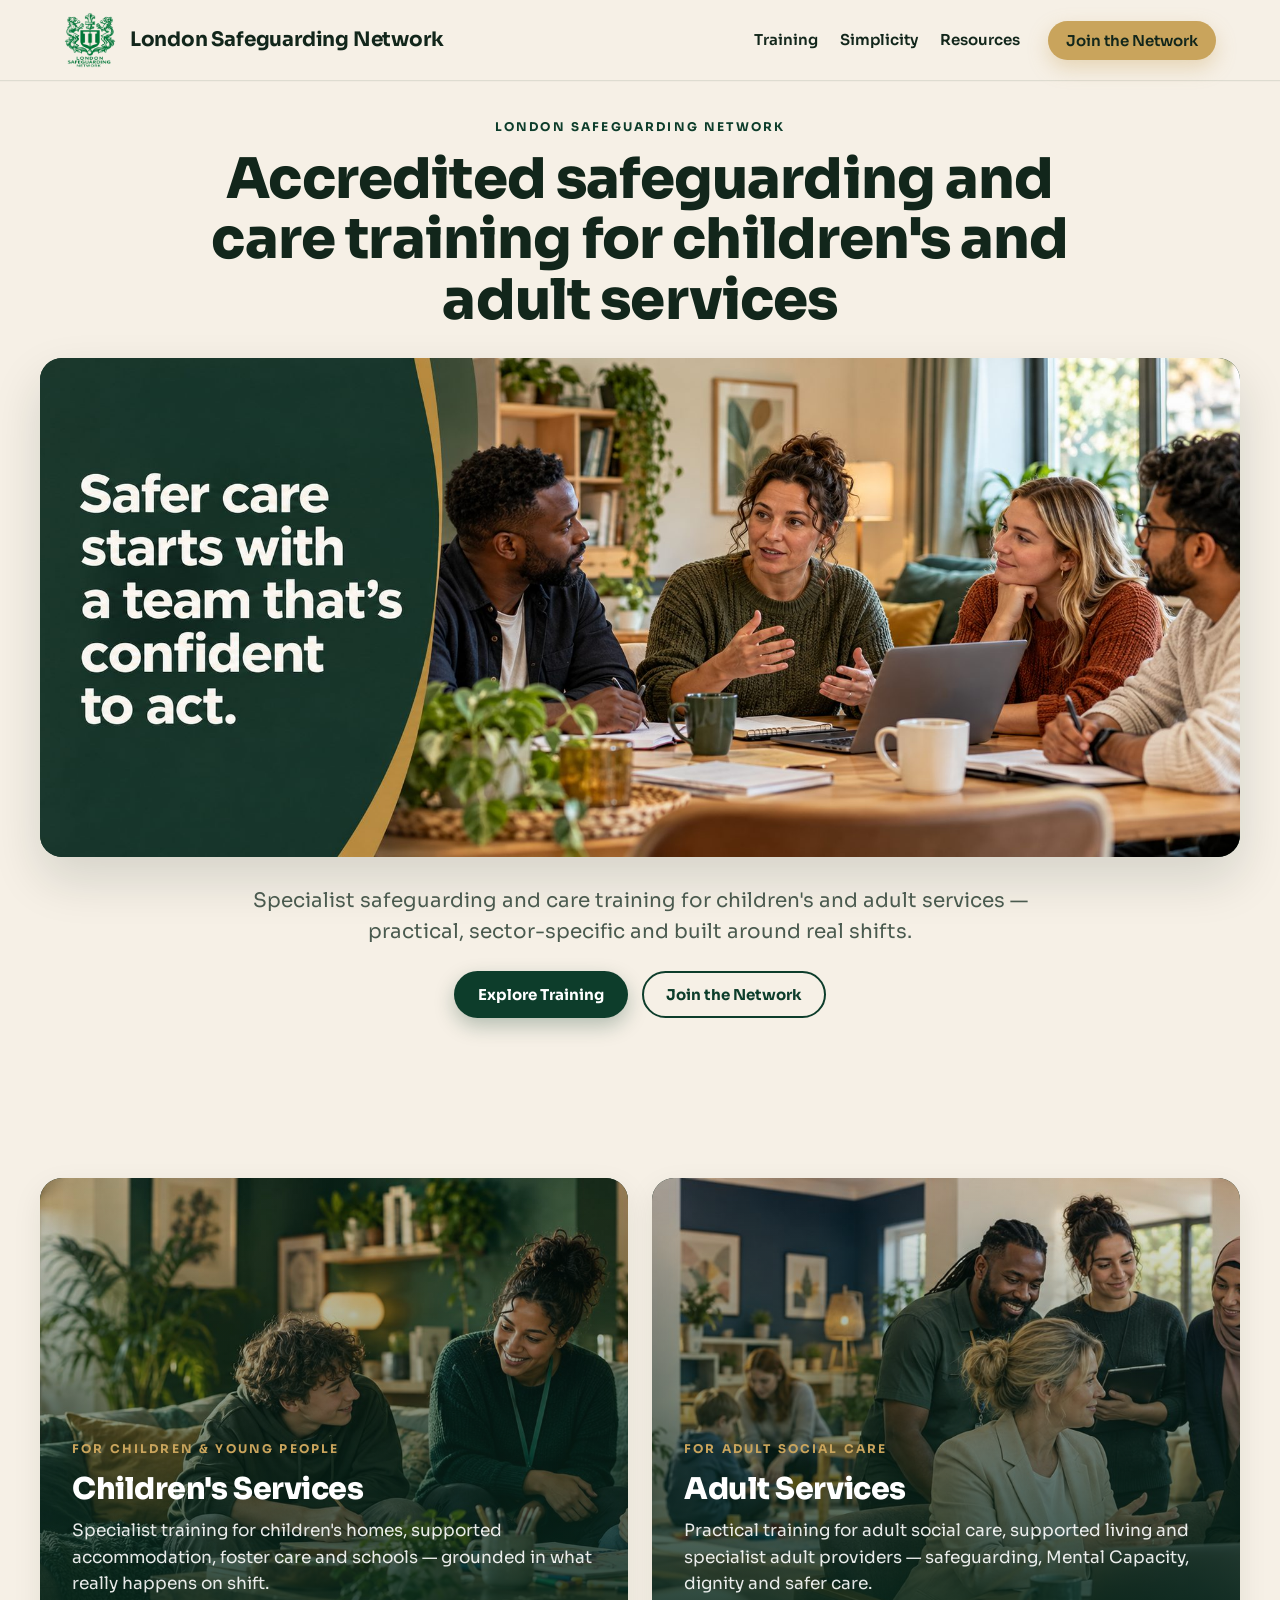
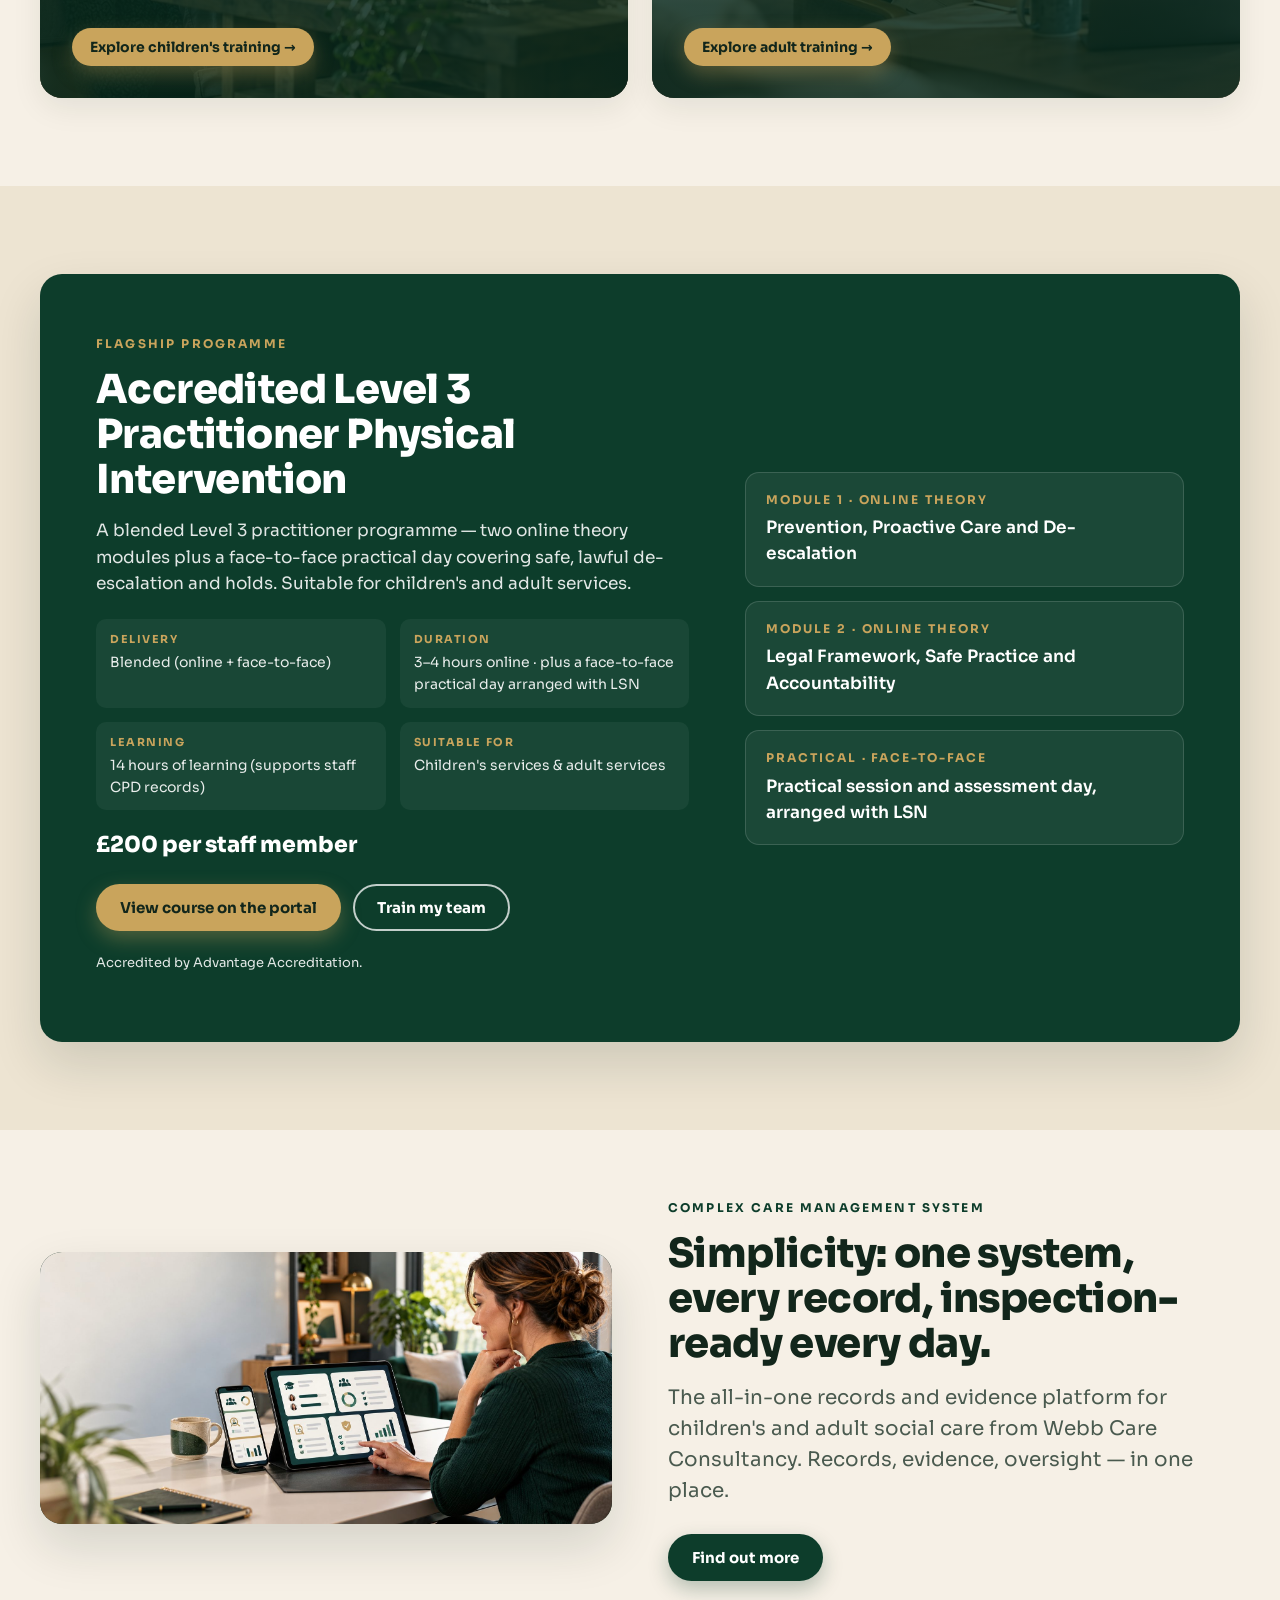
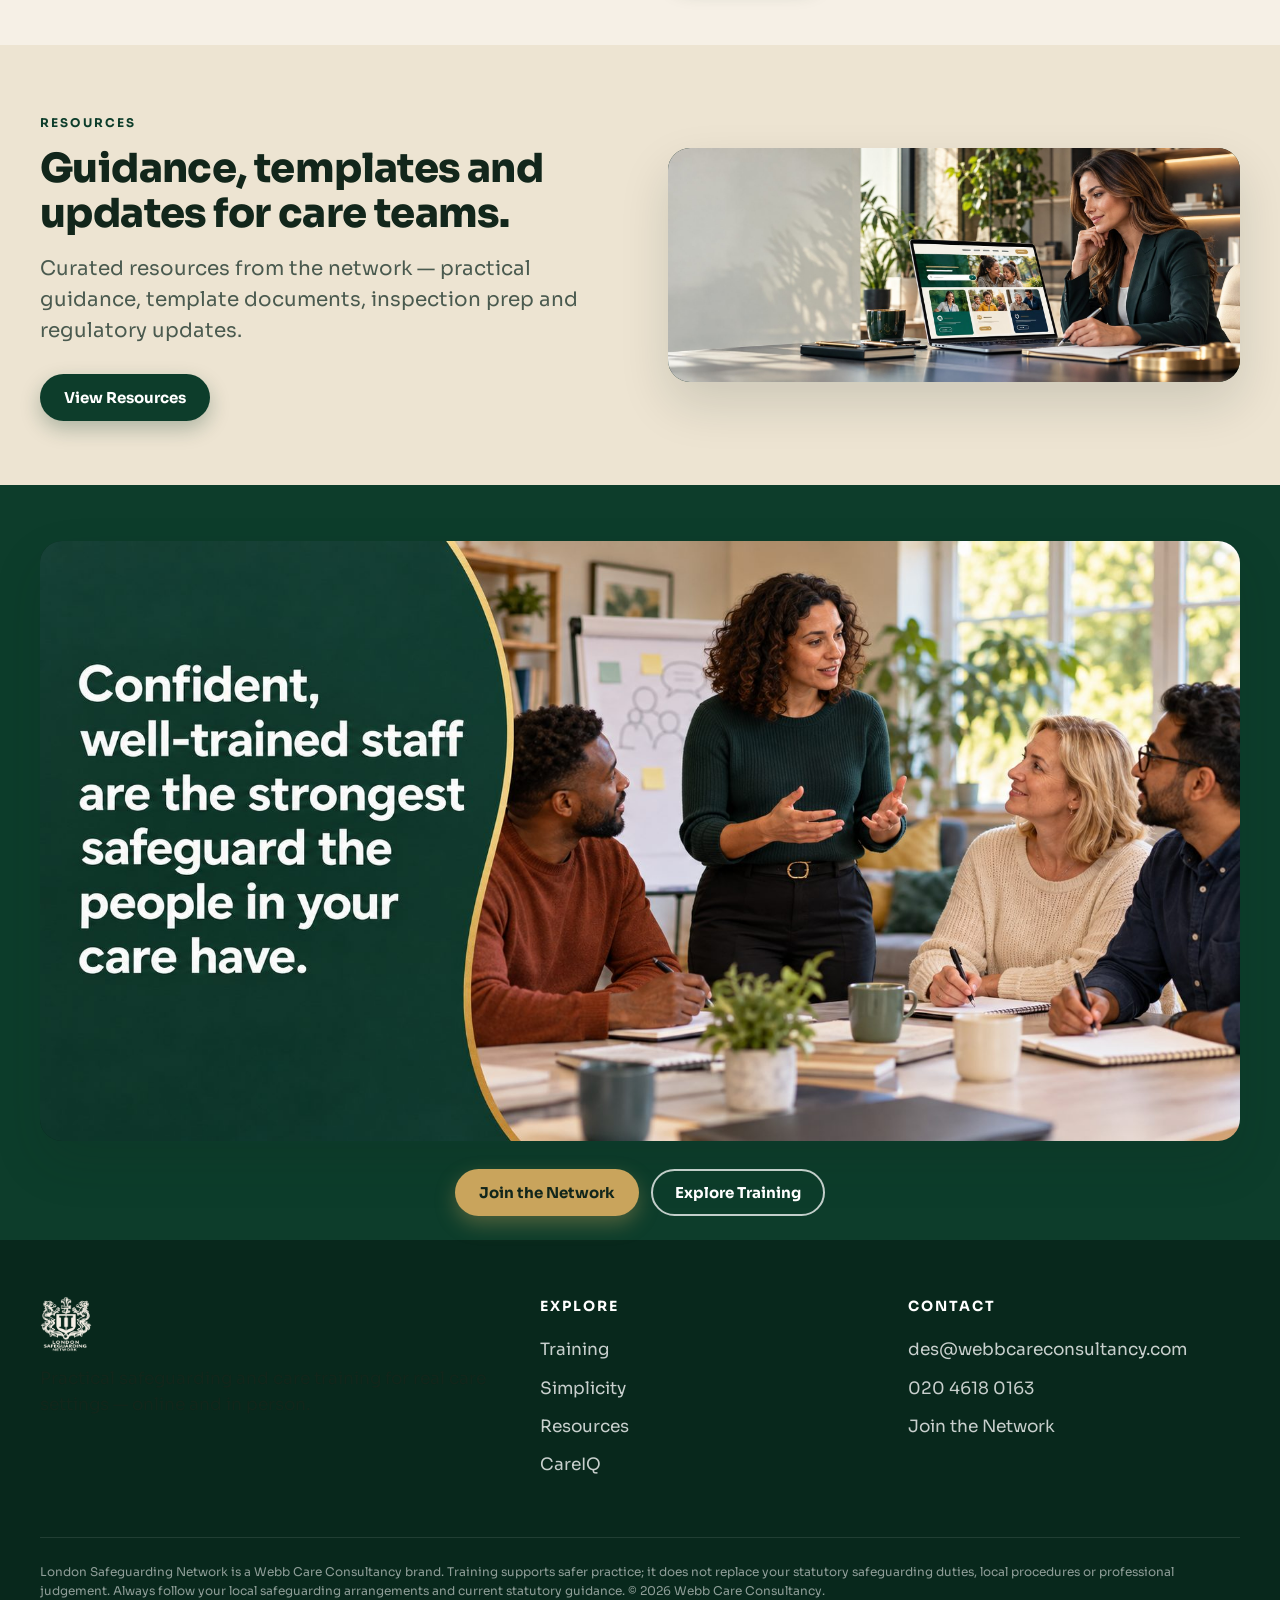
==== commit 1d870111: "Redesign 2026-09: brand-first header, hero H1, gold CTA, cream footer logo - Header: solid opaque pa" ====
--- a/index.html
+++ b/index.html
@@ -29,29 +29,33 @@
 <header class="site-header" role="banner">
   <div class="header-inner">
     <a href="/" class="brand-link" aria-label="London Safeguarding Network home">
-      <img src="/assets/img/lsn-logo-green.png" alt="London Safeguarding Network" width="220" height="60">
+      <img src="/assets/img/lsn-logo-green.png" alt="" width="220" height="60">
+      <span class="brand-wordmark">London Safeguarding Network</span>
     </a>
     <nav class="site-nav" aria-label="Primary">
       <a href="#training">Training</a>
       <a href="#simplicity">Simplicity</a>
       <a href="#resources">Resources</a>
-      <a href="#join" class="btn btn-primary btn-sm">Join the Network</a>
+      <a href="#join" class="btn btn-gold btn-sm">Join the Network</a>
     </nav>
   </div>
 </header>
 
 <main id="main">
 
-  <!-- 1. HERO — banner-5 has baked-in headline text. Displayed CONTAINED (never cropped). No overlay. HTML mirrors provide the same text for a11y + SEO. -->
+  <!-- 1. HERO — visible eyebrow + H1 above the banner. Banner-5 has baked-in headline text; shown CONTAINED (never cropped), no overlay. -->
   <section class="hero" aria-labelledby="hero-h1">
     <div class="wrap">
+      <div class="hero-head">
+        <span class="eyebrow">London Safeguarding Network</span>
+        <h1 id="hero-h1">Accredited safeguarding and care training for children's and adult services</h1>
+      </div>
       <div class="hero-image">
         <img src="/assets/img/hero-safer-care.jpg"
              alt="Safer care starts with a team that's confident to act."
              fetchpriority="high" width="1920" height="799">
       </div>
       <div class="hero-copy">
-        <h1 id="hero-h1" class="sr-only">Safer care starts with a team that's confident to act.</h1>
         <p class="lead">Specialist safeguarding and care training for children's and adult services — practical, sector-specific and built around real shifts.</p>
         <div class="hero-actions">
           <a class="btn btn-primary" href="#training">Explore Training</a>
@@ -191,7 +195,7 @@
 <footer class="site-footer" role="contentinfo">
   <div class="wrap">
     <div>
-      <img class="footer-logo" src="/assets/img/lsn-logo-gold.png" alt="London Safeguarding Network" width="240" height="60">
+      <img class="footer-logo" src="/assets/img/lsn-logo-cream.png" alt="London Safeguarding Network" width="240" height="60">
       <p>Practical safeguarding and care training for real care settings — online and in person.</p>
     </div>
     <div>
--- a/assets/redesign.css
+++ b/assets/redesign.css
@@ -43,26 +43,40 @@
 .skip{position:absolute;left:-9999px;top:0;background:var(--green);color:var(--white);padding:12px 18px;z-index:100;border-radius:0 0 8px 0}
 .skip:focus{left:0}
 
-/* Header */
+/* Header — opaque, never floats content behind it */
 .site-header{
   background:var(--paper);
-  border-bottom:1px solid rgba(18,38,27,.08);
+  border-bottom:1px solid rgba(18,38,27,.10);
   position:sticky;top:0;z-index:20;
-  backdrop-filter:saturate(1.2) blur(6px);
+  box-shadow:0 1px 0 rgba(18,38,27,.02);
 }
 .header-inner{
-  max-width:var(--wrap);margin:0 auto;padding:14px 24px;
+  max-width:var(--wrap);margin:0 auto;padding:12px 24px;
   display:flex;align-items:center;justify-content:space-between;gap:16px;
 }
-.brand-link{display:inline-flex;align-items:center}
-.brand-link img{height:44px;width:auto}
+.brand-link{display:inline-flex;align-items:center;gap:14px;text-decoration:none;color:var(--ink)}
+.brand-link img{height:56px;width:auto;display:block}
+.brand-wordmark{
+  font-family:var(--font);font-weight:700;font-size:20px;line-height:1.1;
+  letter-spacing:-.01em;color:var(--ink);white-space:nowrap;
+}
 .site-nav{display:flex;align-items:center;gap:22px}
 .site-nav a{color:var(--ink);text-decoration:none;font-weight:600;font-size:15px}
 .site-nav a:hover{color:var(--green)}
 .site-nav .btn{margin-left:6px}
+@media (max-width:900px){
+  .brand-wordmark{font-size:17px;white-space:normal;max-width:16ch}
+}
 @media (max-width:720px){
   .site-nav a:not(.btn){display:none}
-  .brand-link img{height:38px}
+  .header-inner{padding:10px 16px;gap:10px}
+  .brand-link{gap:10px}
+  .brand-link img{height:44px}
+  .brand-wordmark{font-size:15px;line-height:1.15}
+}
+@media (max-width:380px){
+  .brand-wordmark{font-size:13px}
+  .brand-link img{height:40px}
 }
 
 /* Buttons */
@@ -98,8 +112,11 @@
 @media (max-width:720px){.section{padding:56px 20px}}
 
 /* Hero */
-.hero{background:var(--paper);padding:24px 24px 72px}
+.hero{background:var(--paper);padding:32px 24px 72px}
 .hero .wrap{max-width:var(--wrap);margin:0 auto}
+.hero-head{max-width:960px;margin:0 auto 28px;text-align:center}
+.hero-head .eyebrow{color:var(--green);margin-bottom:12px}
+.hero-head h1{margin:0 auto;max-width:22ch}
 .hero-image{
   background:var(--green-3);
   border-radius:var(--radius-lg);
@@ -115,7 +132,12 @@
 .hero-copy{max-width:820px;margin:28px auto 0;text-align:center}
 .hero-copy .lead{margin:14px auto 24px}
 .hero-actions{display:flex;gap:14px;flex-wrap:wrap;justify-content:center}
-@media (max-width:720px){.hero{padding:16px 16px 40px} .hero-actions{flex-direction:column;align-items:stretch} .hero-actions .btn{width:100%}}
+@media (max-width:720px){
+  .hero{padding:20px 16px 40px}
+  .hero-head{margin-bottom:20px}
+  .hero-actions{flex-direction:column;align-items:stretch}
+  .hero-actions .btn{width:100%}
+}
 
 /* Two-panel row (Children's | Adult) */
 .panels{
@@ -220,7 +242,7 @@
 /* Footer */
 .site-footer{background:var(--green-3);color:rgba(255,255,255,.78);padding:56px 24px 36px;margin-top:0}
 .site-footer .wrap{max-width:var(--wrap);margin:0 auto;display:grid;grid-template-columns:1.4fr 1fr 1fr;gap:36px}
-.site-footer img.footer-logo{height:56px;margin-bottom:14px}
+.site-footer img.footer-logo{height:56px;width:auto;margin-bottom:14px}
 .site-footer h4{color:var(--white);font-size:14px;text-transform:uppercase;letter-spacing:.14em;margin-bottom:14px}
 .site-footer a{color:rgba(255,255,255,.78);text-decoration:none;display:block;padding:6px 0}
 .site-footer a:hover{color:var(--gold)}
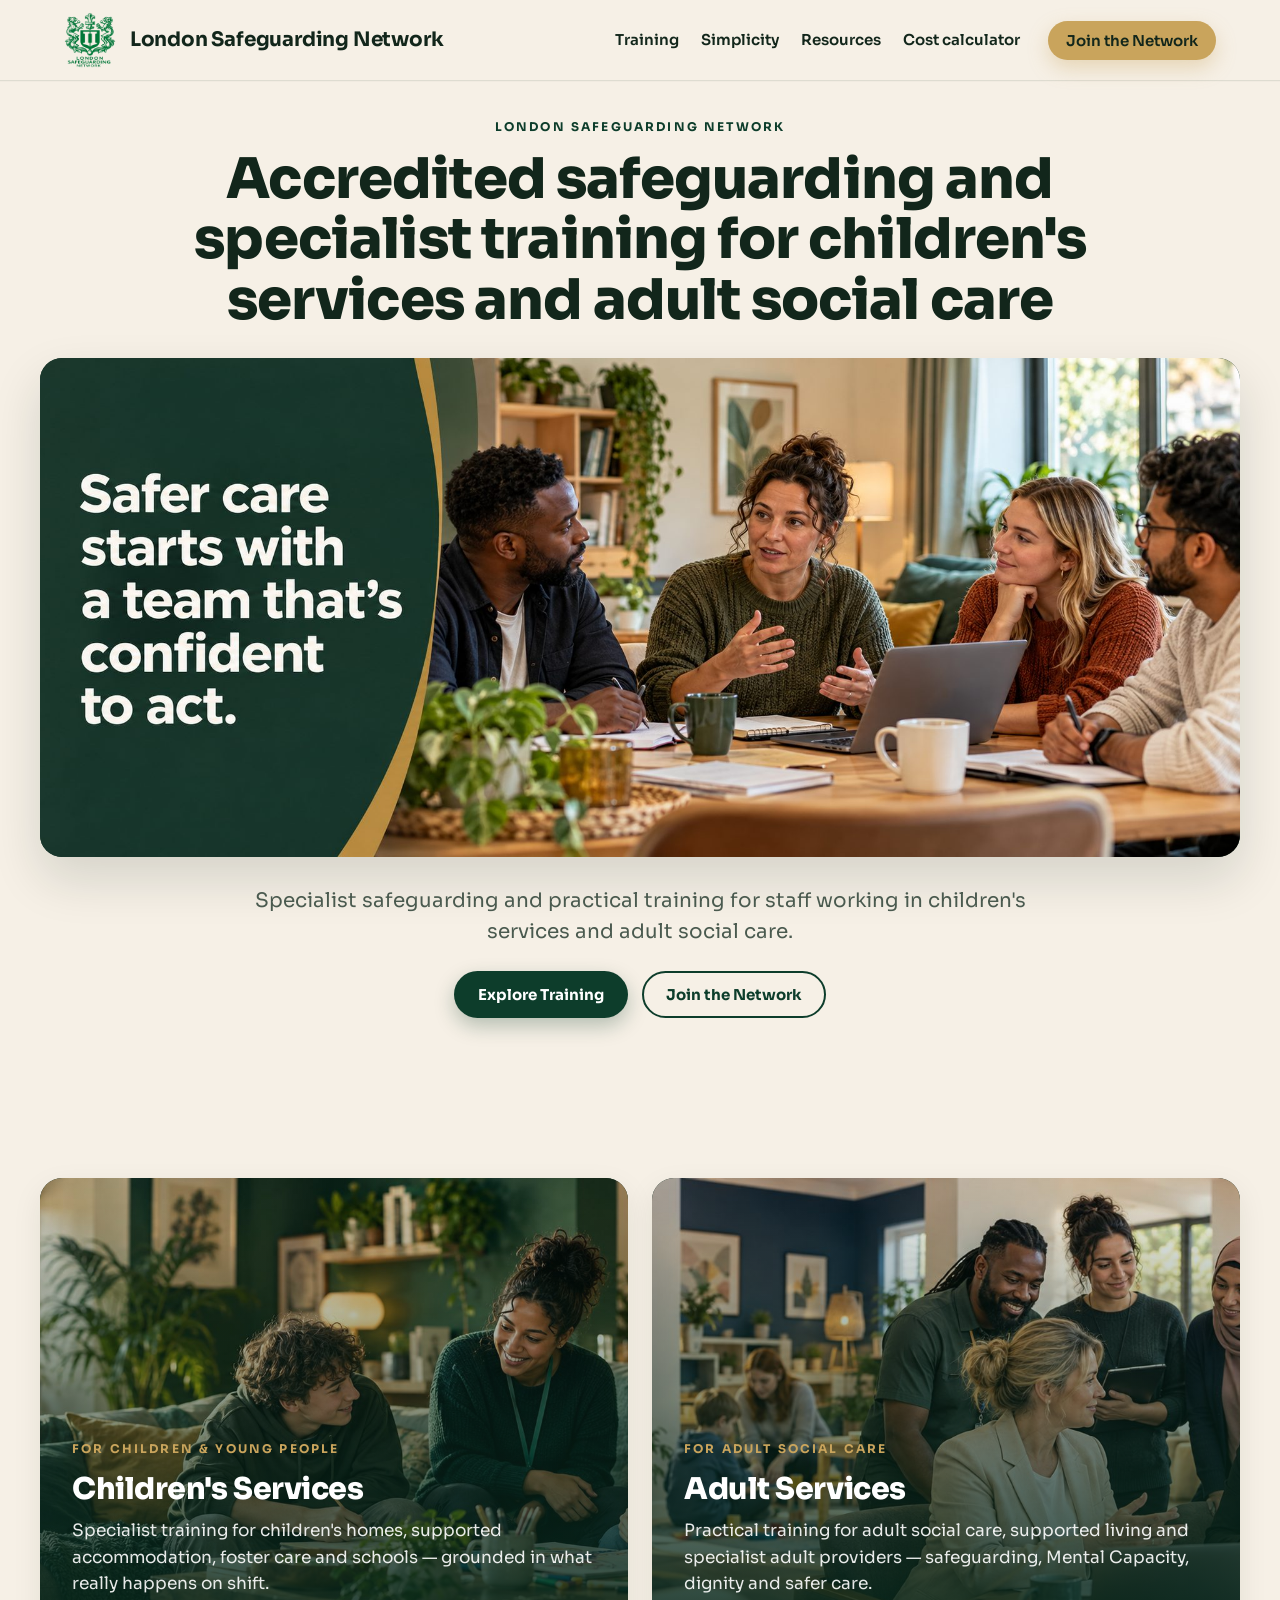
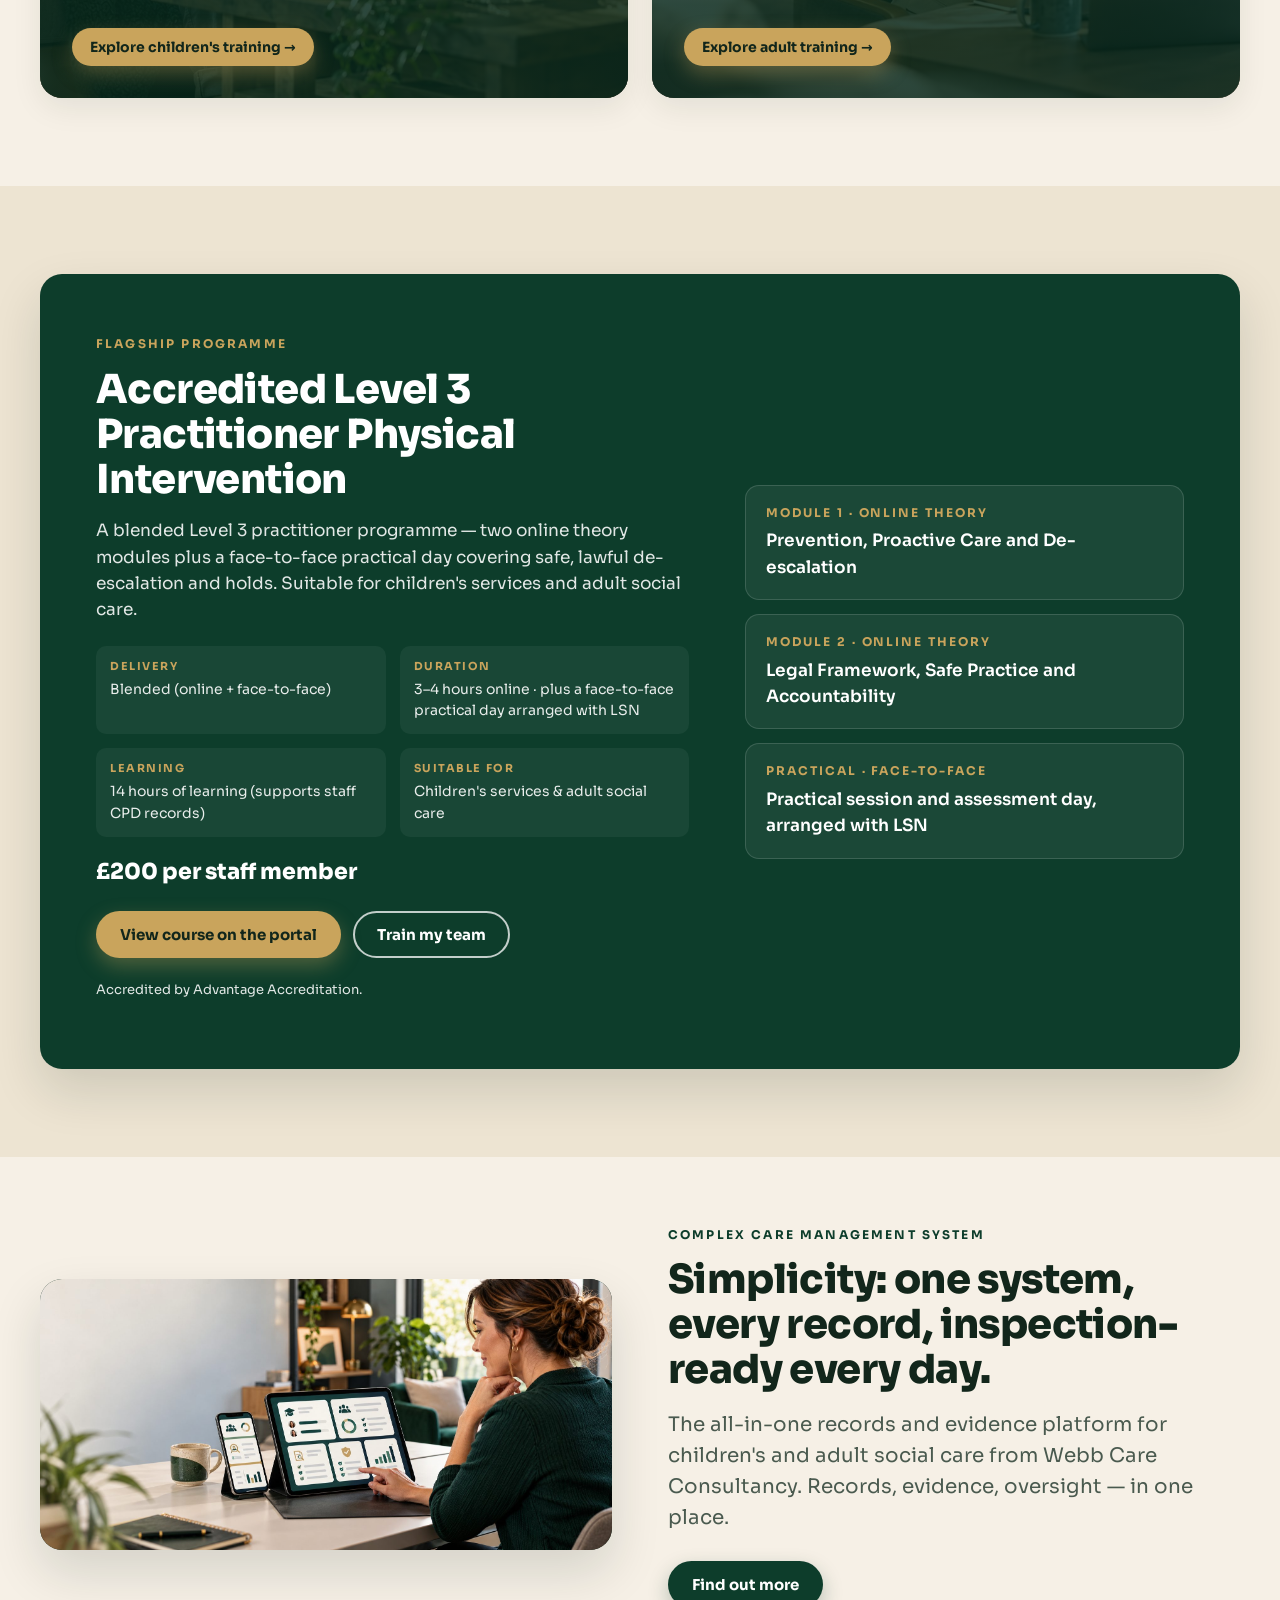
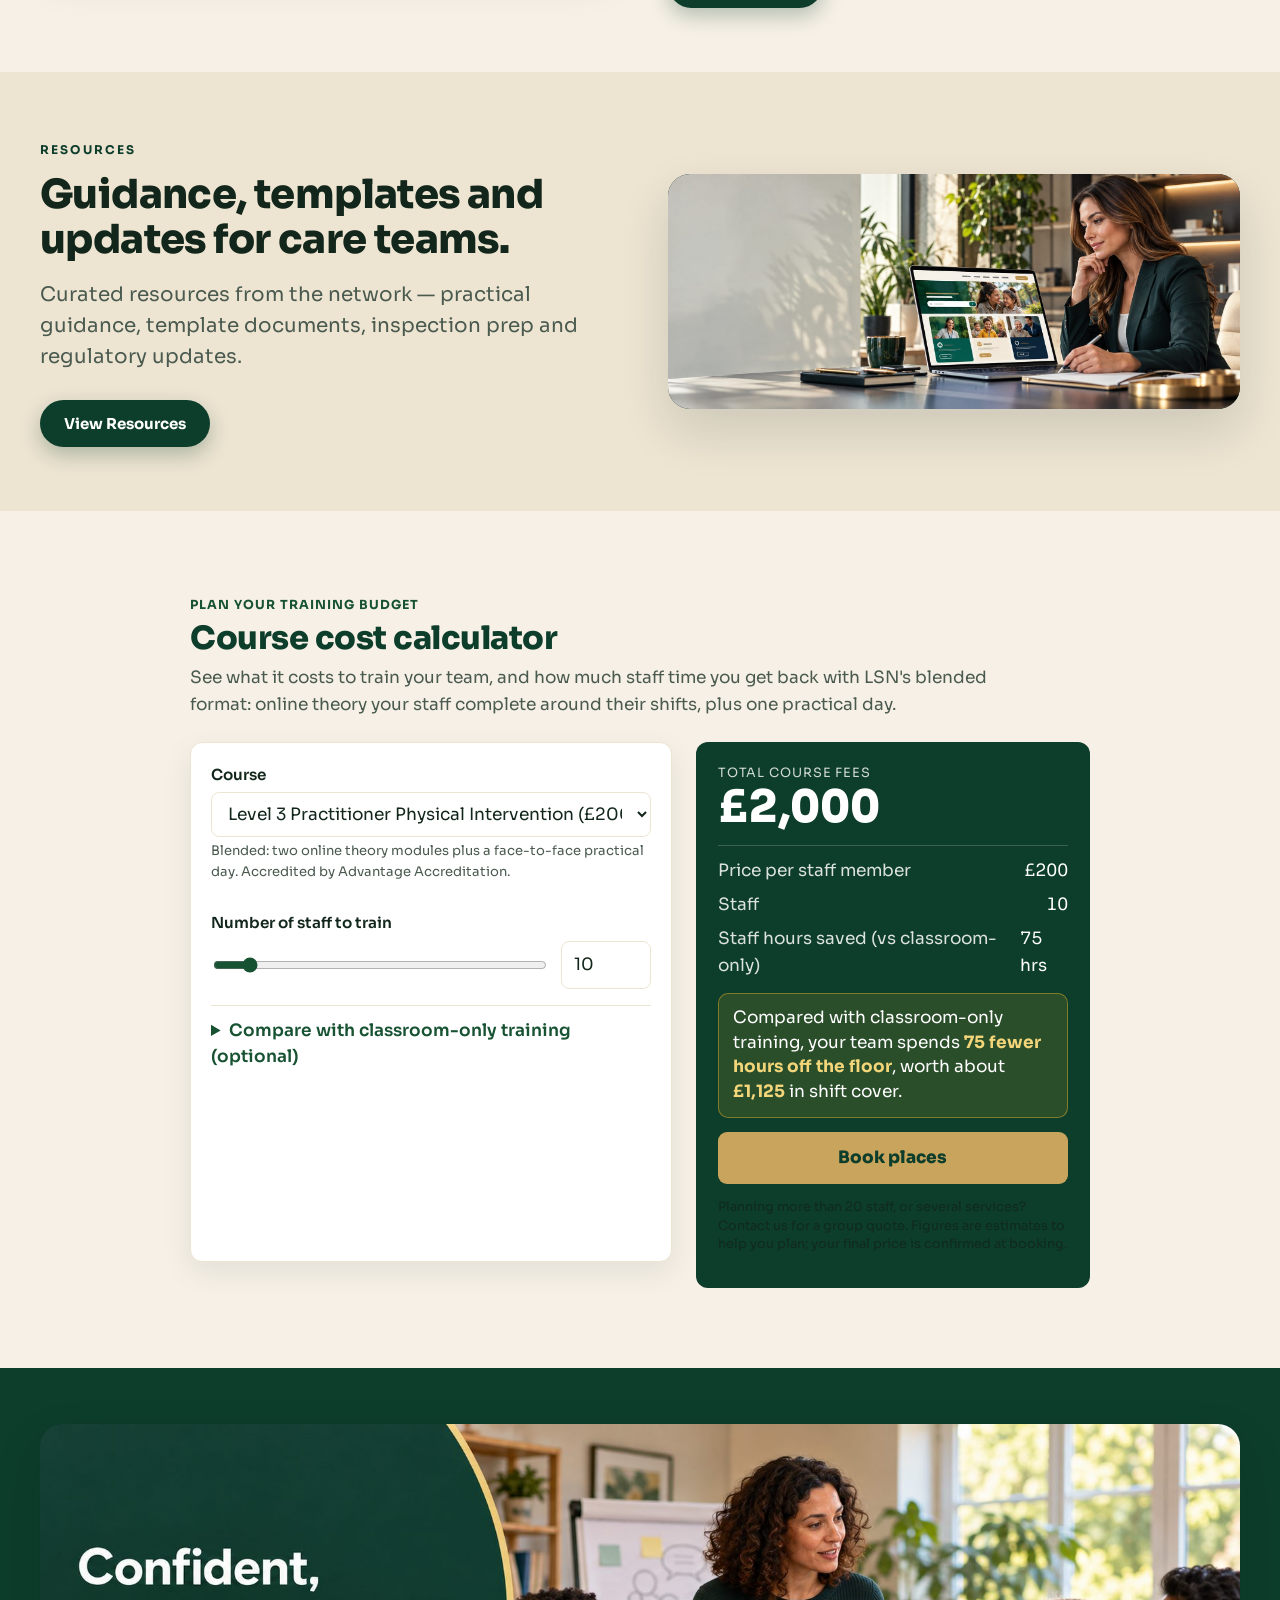
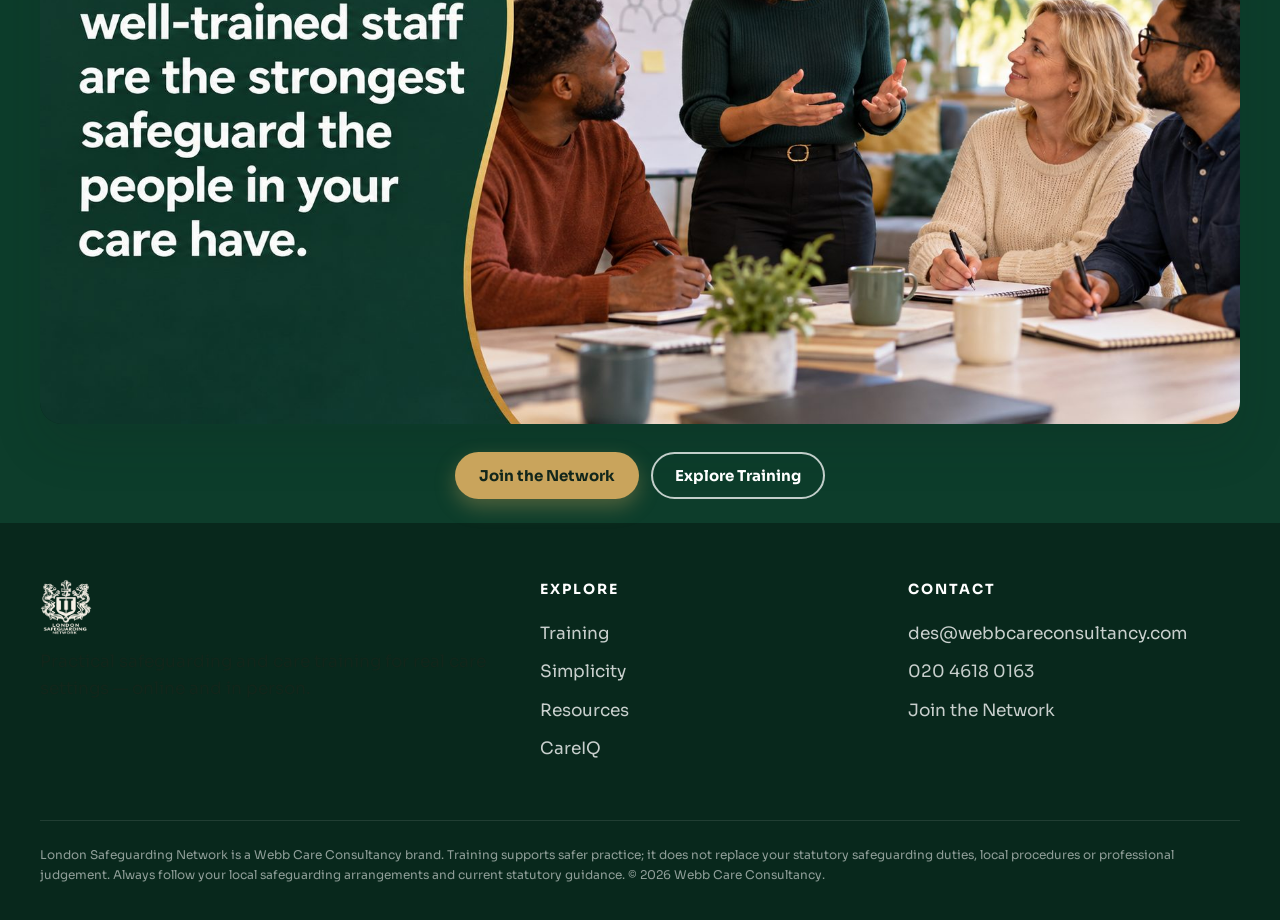
==== commit 1a982849: "Website: new wording + course cost calculator - Homepage hero H1, lead paragraph, meta title/OG/Twit" ====
--- a/index.html
+++ b/index.html
@@ -3,15 +3,15 @@
 <head>
 <meta charset="utf-8">
 <meta name="viewport" content="width=device-width, initial-scale=1">
-<title>London Safeguarding Network — Specialist safeguarding &amp; care training</title>
+<title>London Safeguarding Network — Accredited safeguarding &amp; specialist training</title>
 <meta name="description" content="London Safeguarding Network delivers specialist safeguarding and care training — online and in person — for children's homes, adult social care, supported accommodation, foster carers and schools.">
-<meta property="og:title" content="London Safeguarding Network — Specialist safeguarding &amp; care training">
-<meta property="og:description" content="Practical, sector-specific safeguarding and care training for children's and adult services. Level 3 Practitioner Physical Intervention now accredited by Advantage Accreditation.">
+<meta property="og:title" content="London Safeguarding Network — Accredited safeguarding &amp; specialist training">
+<meta property="og:description" content="Accredited safeguarding and specialist training for children's services and adult social care. Level 3 Practitioner Physical Intervention now accredited by Advantage Accreditation.">
 <meta property="og:type" content="website">
 <meta property="og:image" content="/og-image.svg">
 <meta name="twitter:card" content="summary_large_image">
 <meta name="twitter:title" content="London Safeguarding Network">
-<meta name="twitter:description" content="Practical, sector-specific safeguarding and care training for children's and adult services.">
+<meta name="twitter:description" content="Accredited safeguarding and specialist training for children's services and adult social care.">
 <link rel="icon" href="/favicon.svg">
 <link rel="preconnect" href="https://fonts.googleapis.com">
 <link rel="preconnect" href="https://fonts.gstatic.com" crossorigin>
@@ -36,6 +36,7 @@
       <a href="#training">Training</a>
       <a href="#simplicity">Simplicity</a>
       <a href="#resources">Resources</a>
+      <a href="#cost-calculator">Cost calculator</a>
       <a href="#join" class="btn btn-gold btn-sm">Join the Network</a>
     </nav>
   </div>
@@ -48,7 +49,7 @@
     <div class="wrap">
       <div class="hero-head">
         <span class="eyebrow">London Safeguarding Network</span>
-        <h1 id="hero-h1">Accredited safeguarding and care training for children's and adult services</h1>
+        <h1 id="hero-h1">Accredited safeguarding and specialist training for children's services and adult social care</h1>
       </div>
       <div class="hero-image">
         <img src="/assets/img/hero-safer-care.jpg"
@@ -56,7 +57,7 @@
              fetchpriority="high" width="1920" height="799">
       </div>
       <div class="hero-copy">
-        <p class="lead">Specialist safeguarding and care training for children's and adult services — practical, sector-specific and built around real shifts.</p>
+        <p class="lead">Specialist safeguarding and practical training for staff working in children's services and adult social care.</p>
         <div class="hero-actions">
           <a class="btn btn-primary" href="#training">Explore Training</a>
           <a class="btn btn-outline" href="#join">Join the Network</a>
@@ -100,12 +101,12 @@
       <div>
         <span class="eyebrow">Flagship programme</span>
         <h2 id="pi-h2">Accredited Level 3 Practitioner Physical Intervention</h2>
-        <p>A blended Level 3 practitioner programme — two online theory modules plus a face-to-face practical day covering safe, lawful de-escalation and holds. Suitable for children's and adult services.</p>
+        <p>A blended Level 3 practitioner programme — two online theory modules plus a face-to-face practical day covering safe, lawful de-escalation and holds. Suitable for children's services and adult social care.</p>
         <ul class="pi-meta">
           <li><strong>Delivery</strong>Blended (online + face-to-face)</li>
           <li><strong>Duration</strong>3–4 hours online · plus a face-to-face practical day arranged with LSN</li>
           <li><strong>Learning</strong>14 hours of learning (supports staff CPD records)</li>
-          <li><strong>Suitable for</strong>Children's services &amp; adult services</li>
+          <li><strong>Suitable for</strong>Children's services &amp; adult social care</li>
         </ul>
         <div class="pi-price">£200 per staff member</div>
         <div class="pi-cta">
@@ -174,6 +175,231 @@
     </div>
   </section>
 
+  <!-- Course cost calculator — self-contained; colour vars mapped to site brand tokens. -->
+  <section class="lsn-calc" id="cost-calculator" aria-labelledby="lsn-calc-title">
+    <style>
+      .lsn-calc{
+        --calc-green:var(--green); --calc-green-2:var(--green-2); --calc-gold:var(--gold);
+        --calc-cream:var(--paper); --calc-ink:var(--ink); --calc-muted:var(--ink-muted); --calc-line:var(--paper-2);
+        font-family: inherit; color:var(--calc-ink); background:var(--calc-cream);
+        border-radius:14px; padding:clamp(20px,4vw,40px); max-width:980px; margin:40px auto;
+      }
+      .lsn-calc *{box-sizing:border-box}
+      .lsn-calc .eyebrow{text-transform:uppercase;letter-spacing:.08em;font-size:.78rem;font-weight:700;color:var(--calc-green-2);margin:0 0 6px}
+      .lsn-calc h2{margin:0 0 8px;font-size:clamp(1.5rem,3vw,2rem);color:var(--calc-green);text-wrap:balance}
+      .lsn-calc .intro{margin:0 0 24px;color:var(--calc-muted);max-width:62ch;line-height:1.55}
+      .lsn-calc .grid{display:grid;grid-template-columns:1.1fr .9fr;gap:24px}
+      @media (max-width:760px){.lsn-calc .grid{grid-template-columns:1fr}}
+      .lsn-calc .panel{background:#fff;border:1px solid var(--calc-line);border-radius:12px;padding:20px;display:flex;flex-direction:column;gap:16px;align-self:start}
+      .lsn-calc label{display:block;font-weight:600;font-size:.95rem;margin-bottom:6px}
+      .lsn-calc .hint{font-size:.82rem;color:var(--calc-muted);margin-top:4px}
+      .lsn-calc select,.lsn-calc input[type=number]{width:100%;padding:10px 12px;border:1px solid var(--calc-line);border-radius:8px;font:inherit;background:#fff;color:var(--calc-ink)}
+      .lsn-calc select:focus,.lsn-calc input:focus{outline:3px solid rgba(201,162,39,.45);outline-offset:1px;border-color:var(--calc-gold)}
+      .lsn-calc .staff-row{display:flex;gap:12px;align-items:center}
+      .lsn-calc input[type=range]{flex:1;accent-color:var(--calc-green-2)}
+      .lsn-calc .staff-row input[type=number]{width:90px}
+      .lsn-calc details{border-top:1px solid var(--calc-line);padding-top:12px}
+      .lsn-calc summary{cursor:pointer;font-weight:600;color:var(--calc-green-2)}
+      .lsn-calc .two{display:grid;grid-template-columns:1fr 1fr;gap:12px;margin-top:12px}
+      @media (max-width:420px){.lsn-calc .two{grid-template-columns:1fr}}
+      .lsn-calc .result{background:var(--calc-green);color:#fff;border-radius:12px;padding:22px;display:flex;flex-direction:column;gap:14px}
+      .lsn-calc .result .label{font-size:.8rem;text-transform:uppercase;letter-spacing:.07em;opacity:.8}
+      .lsn-calc .big{font-size:clamp(2rem,5vw,2.8rem);font-weight:800;line-height:1.05;font-variant-numeric:tabular-nums}
+      .lsn-calc .rows{display:flex;flex-direction:column;gap:8px;border-top:1px solid rgba(255,255,255,.18);padding-top:12px}
+      .lsn-calc .row{display:flex;justify-content:space-between;gap:12px;font-variant-numeric:tabular-nums}
+      .lsn-calc .row span:first-child{opacity:.85}
+      .lsn-calc .saving{background:rgba(201,162,39,.16);border:1px solid rgba(201,162,39,.55);border-radius:10px;padding:12px 14px;line-height:1.45}
+      .lsn-calc .saving strong{color:#F3D67A}
+      .lsn-calc .cta{display:inline-block;text-align:center;background:var(--calc-gold);color:var(--calc-green);font-weight:800;text-decoration:none;padding:13px 18px;border-radius:9px}
+      .lsn-calc .cta:hover{filter:brightness(1.05)}
+      .lsn-calc .cta:focus-visible{outline:3px solid #fff;outline-offset:2px}
+      .lsn-calc .small{font-size:.8rem;opacity:.8;line-height:1.45}
+    </style>
+
+    <p class="eyebrow">Plan your training budget</p>
+    <h2 id="lsn-calc-title">Course cost calculator</h2>
+    <p class="intro">See what it costs to train your team, and how much staff time you get back with LSN's blended format: online theory your staff complete around their shifts, plus one practical day.</p>
+
+    <div class="grid">
+      <form class="panel" id="lsn-calc-form" novalidate>
+        <div>
+          <label for="lsn-calc-course">Course</label>
+          <select id="lsn-calc-course"></select>
+          <p class="hint" id="lsn-calc-course-hint"></p>
+        </div>
+
+        <div>
+          <label for="lsn-calc-staff-num">Number of staff to train</label>
+          <div class="staff-row">
+            <input type="range" id="lsn-calc-staff-range" min="1" max="100" value="10" aria-label="Number of staff (slider)">
+            <input type="number" id="lsn-calc-staff-num" min="1" max="500" value="10" inputmode="numeric">
+          </div>
+        </div>
+
+        <details>
+          <summary>Compare with classroom-only training (optional)</summary>
+          <p class="hint">Typical figures are filled in. Change them to match your service.</p>
+          <div class="two">
+            <div>
+              <label for="lsn-calc-rate">Cover cost per hour (£)</label>
+              <input type="number" id="lsn-calc-rate" min="0" step="0.5" value="15">
+              <p class="hint">What you pay to cover a shift hour.</p>
+            </div>
+            <div>
+              <label for="lsn-calc-classroom-hours">Hours off the floor: classroom-only</label>
+              <input type="number" id="lsn-calc-classroom-hours" min="0" step="0.5" value="15">
+              <p class="hint">E.g. two full training days.</p>
+            </div>
+            <div>
+              <label for="lsn-calc-lsn-hours">Hours off the floor: LSN blended</label>
+              <input type="number" id="lsn-calc-lsn-hours" min="0" step="0.5" value="7.5">
+              <p class="hint">The practical day. Online theory fits around shifts.</p>
+            </div>
+          </div>
+        </details>
+      </form>
+
+      <div class="result" aria-live="polite">
+        <div>
+          <div class="label">Total course fees</div>
+          <div class="big" id="lsn-calc-total">£0</div>
+        </div>
+        <div class="rows">
+          <div class="row"><span>Price per staff member</span><span id="lsn-calc-each">£0</span></div>
+          <div class="row"><span>Staff</span><span id="lsn-calc-count">0</span></div>
+          <div class="row"><span>Staff hours saved (vs classroom-only)</span><span id="lsn-calc-hours">0</span></div>
+        </div>
+        <div class="saving" id="lsn-calc-saving"></div>
+        <a class="cta" id="lsn-calc-cta" href="https://portal.londonsafeguardingnetwork.com/course-catalogue">Book places</a>
+        <p class="small">Planning more than 20 staff, or several services? Contact us for a group quote. Figures are estimates to help you plan; your final price is confirmed at booking.</p>
+      </div>
+    </div>
+
+    <script>
+    (function(){
+      var root = document.getElementById('cost-calculator'); if(!root) return;
+      var PI_URL = "https://portal.londonsafeguardingnetwork.com/catalogue/f345c2f3-7423-41e9-a253-a810c4ea9af0";
+      var CAT_URL = "https://portal.londonsafeguardingnetwork.com/course-catalogue";
+      var CATALOGUE = [
+        ["Physical Intervention", [
+          ["Level 3 Practitioner Physical Intervention", 200, "Blended: two online theory modules plus a face-to-face practical day. Accredited by Advantage Accreditation.", PI_URL]
+        ]],
+        ["Health & Safety", [
+          ["Safe Handling and Therapeutic Administration of Medication in Health and Social Care Settings"],
+          ["Emergency First Aid Through a Trauma-Informed Lens"],
+          ["Fire Marshal Responsibilities in Sensitive Care Settings"],
+          ["First Aid for Children: Trauma-Informed Emergency Response"],
+          ["Emergency First Aid at Work (Theory)"]
+        ]],
+        ["Child protection", [
+          ["Safeguarding Children (Pt. 1): Trauma-Informed and Therapeutic Practice"],
+          ["Safeguarding Children (Pt. 2): Trauma-Informed and Therapeutic Practice"],
+          ["Child Criminal Exploitation: Identifying and Responding"],
+          ["Child Safeguarding: Advanced Professional Practice (2026)"],
+          ["Missing Children in Residential Care: Policy, Practice, and Prevention"],
+          ["Child Sexual Exploitation: Identifying and Responding"]
+        ]],
+        ["Safeguarding", [
+          ["Safeguarding: The Foundations"],
+          ["Adult Safeguarding: Trauma-Informed and Therapeutic Approach"],
+          ["Ensuring Safety and Compliance in Children's Homes"],
+          ["Whistleblowing: Speaking Up for Safety in Care Settings"],
+          ["Emotional Safety in Safeguarding Children: A Practical Guide"],
+          ["Anti-Bullying: Roles, Policies, and Strategies"],
+          ["Safer Recruitment in Children's Homes: Best Practices"]
+        ]],
+        ["Care practice", [
+          ["Professional Curiosity: The Key to Preventing Restraint"],
+          ["PBS: Therapeutic Approaches to Challenging Behaviour"]
+        ]],
+        ["Trauma-informed", [
+          ["Therapeutic Parenting Practices"],
+          ["ACEs: Understanding and Addressing Childhood Trauma"]
+        ]],
+        ["Compliance", [
+          ["Equality Act 2010: Practical Guidance for UK Social Care Settings"],
+          ["Compliance Bundle"]
+        ]],
+        ["Leadership", [
+          ["Safe Service Handbook: Managing Safety and Communication"],
+          ["Mastering Ofsted Quality Standards: Application and Practice"],
+          ["Running Compliant and Sustainable Children's Homes: A Practical Guide"],
+          ["Support Worker Leadership: Best Practice in UK Residential Care"]
+        ]],
+        ["Specialist", [
+          ["Introduction to Learning Disabilities"]
+        ]]
+      ];
+      var $ = function(id){ return document.getElementById(id); };
+      var sel=$('lsn-calc-course'), range=$('lsn-calc-staff-range'), num=$('lsn-calc-staff-num'),
+          rate=$('lsn-calc-rate'), ch=$('lsn-calc-classroom-hours'), lh=$('lsn-calc-lsn-hours');
+      var gbp = new Intl.NumberFormat('en-GB',{style:'currency',currency:'GBP',maximumFractionDigits:0});
+      var hrs = new Intl.NumberFormat('en-GB',{maximumFractionDigits:1});
+      var courses = [];
+
+      function parsePrice(p){
+        if (typeof p === 'number') return p;
+        if (!p) return null;
+        var m = String(p).replace(/,/g,'').match(/£\s*(\d+(?:\.\d+)?)/);
+        return m ? parseFloat(m[1]) : null;
+      }
+      function build(){
+        courses = []; sel.innerHTML = '';
+        CATALOGUE.forEach(function(group){
+          var og = document.createElement('optgroup'); og.label = group[0];
+          group[1].forEach(function(c){
+            var course = { title:c[0], price:(c[1]==null?null:c[1]), note:c[2]||'', url:c[3]||null };
+            var o = document.createElement('option'); o.value = courses.length;
+            o.textContent = course.title + (course.price ? ' (' + gbp.format(course.price) + ' per staff member)' : ' (coming soon)');
+            og.appendChild(o); courses.push(course);
+          });
+          sel.appendChild(og);
+        });
+        calc();
+      }
+      function clampStaff(v){ v = Math.round(Number(v)||1); return Math.max(1, Math.min(500, v)); }
+      function calc(){
+        var c = courses[Number(sel.value)||0];
+        var n = clampStaff(num.value);
+        var priced = !!c.price;
+        var saved = Math.max(0,(Number(ch.value)||0)-(Number(lh.value)||0)) * n;
+        var coverSaved = saved * (Number(rate.value)||0);
+        $('lsn-calc-total').textContent = priced ? gbp.format(c.price * n) : 'Price on request';
+        $('lsn-calc-each').textContent = priced ? gbp.format(c.price) : 'Coming soon';
+        $('lsn-calc-count').textContent = n;
+        $('lsn-calc-hours').textContent = hrs.format(saved) + ' hrs';
+        $('lsn-calc-course-hint').textContent = c.note || (priced ? '' : 'This course is coming soon. Register your interest and we will send you pricing as soon as it opens.');
+        $('lsn-calc-saving').innerHTML = saved > 0
+          ? 'Compared with classroom-only training, your team spends <strong>' + hrs.format(saved) + ' fewer hours off the floor</strong>, worth about <strong>' + gbp.format(coverSaved) + '</strong> in shift cover.'
+          : 'Adjust the comparison figures to see the staff time you save.';
+        var cta = $('lsn-calc-cta');
+        cta.textContent = priced ? 'Book places' : 'View course catalogue';
+        cta.href = c.url || CAT_URL;
+      }
+      range.addEventListener('input', function(){ num.value = range.value; calc(); });
+      num.addEventListener('input', function(){ var v=clampStaff(num.value); range.value=Math.min(100,v); calc(); });
+      [sel,rate,ch,lh].forEach(function(el){ el.addEventListener('input', calc); el.addEventListener('change', calc); });
+      $('lsn-calc-form').addEventListener('submit', function(e){ e.preventDefault(); });
+      build();
+
+      try {
+        fetch('/assets/courses.json',{cache:'no-cache'}).then(function(r){ return r.ok ? r.json() : null; }).then(function(data){
+          if (!data) return;
+          var arr = Array.isArray(data) ? data : (data.courses || []);
+          var changed = false;
+          arr.forEach(function(j){
+            var price = parsePrice(j.price); if (!price) return;
+            CATALOGUE.forEach(function(g){ g[1].forEach(function(c){
+              if (c[0].toLowerCase() === String(j.title||'').toLowerCase() && c[1] !== price){ c[1] = price; changed = true; }
+            }); });
+          });
+          if (changed){ var keep = sel.value; build(); sel.value = keep; calc(); }
+        }).catch(function(){});
+      } catch(e){}
+    })();
+    </script>
+  </section>
+
   <!-- 7. CLOSING — banner-8 has baked-in headline. Contained. No overlay. -->
   <section class="closing" id="join" aria-labelledby="closing-h2">
     <div class="closing-inner">
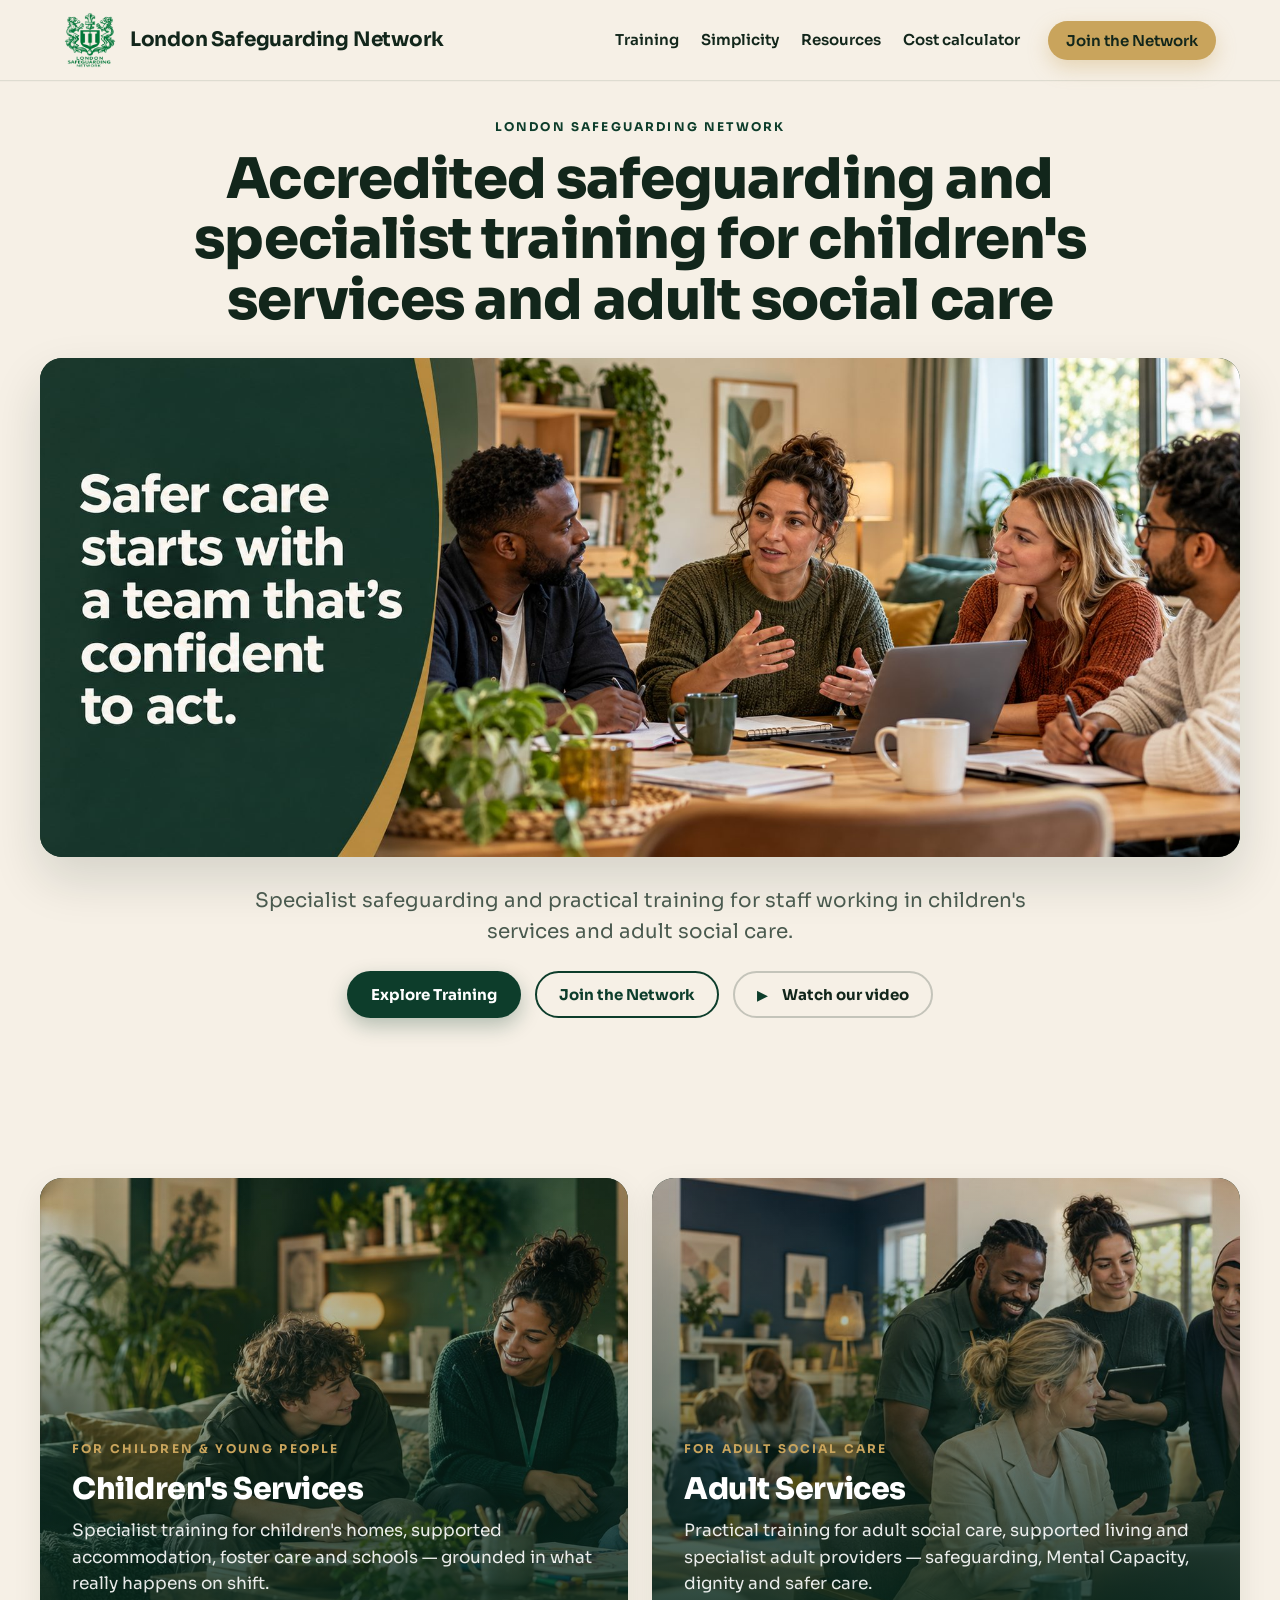
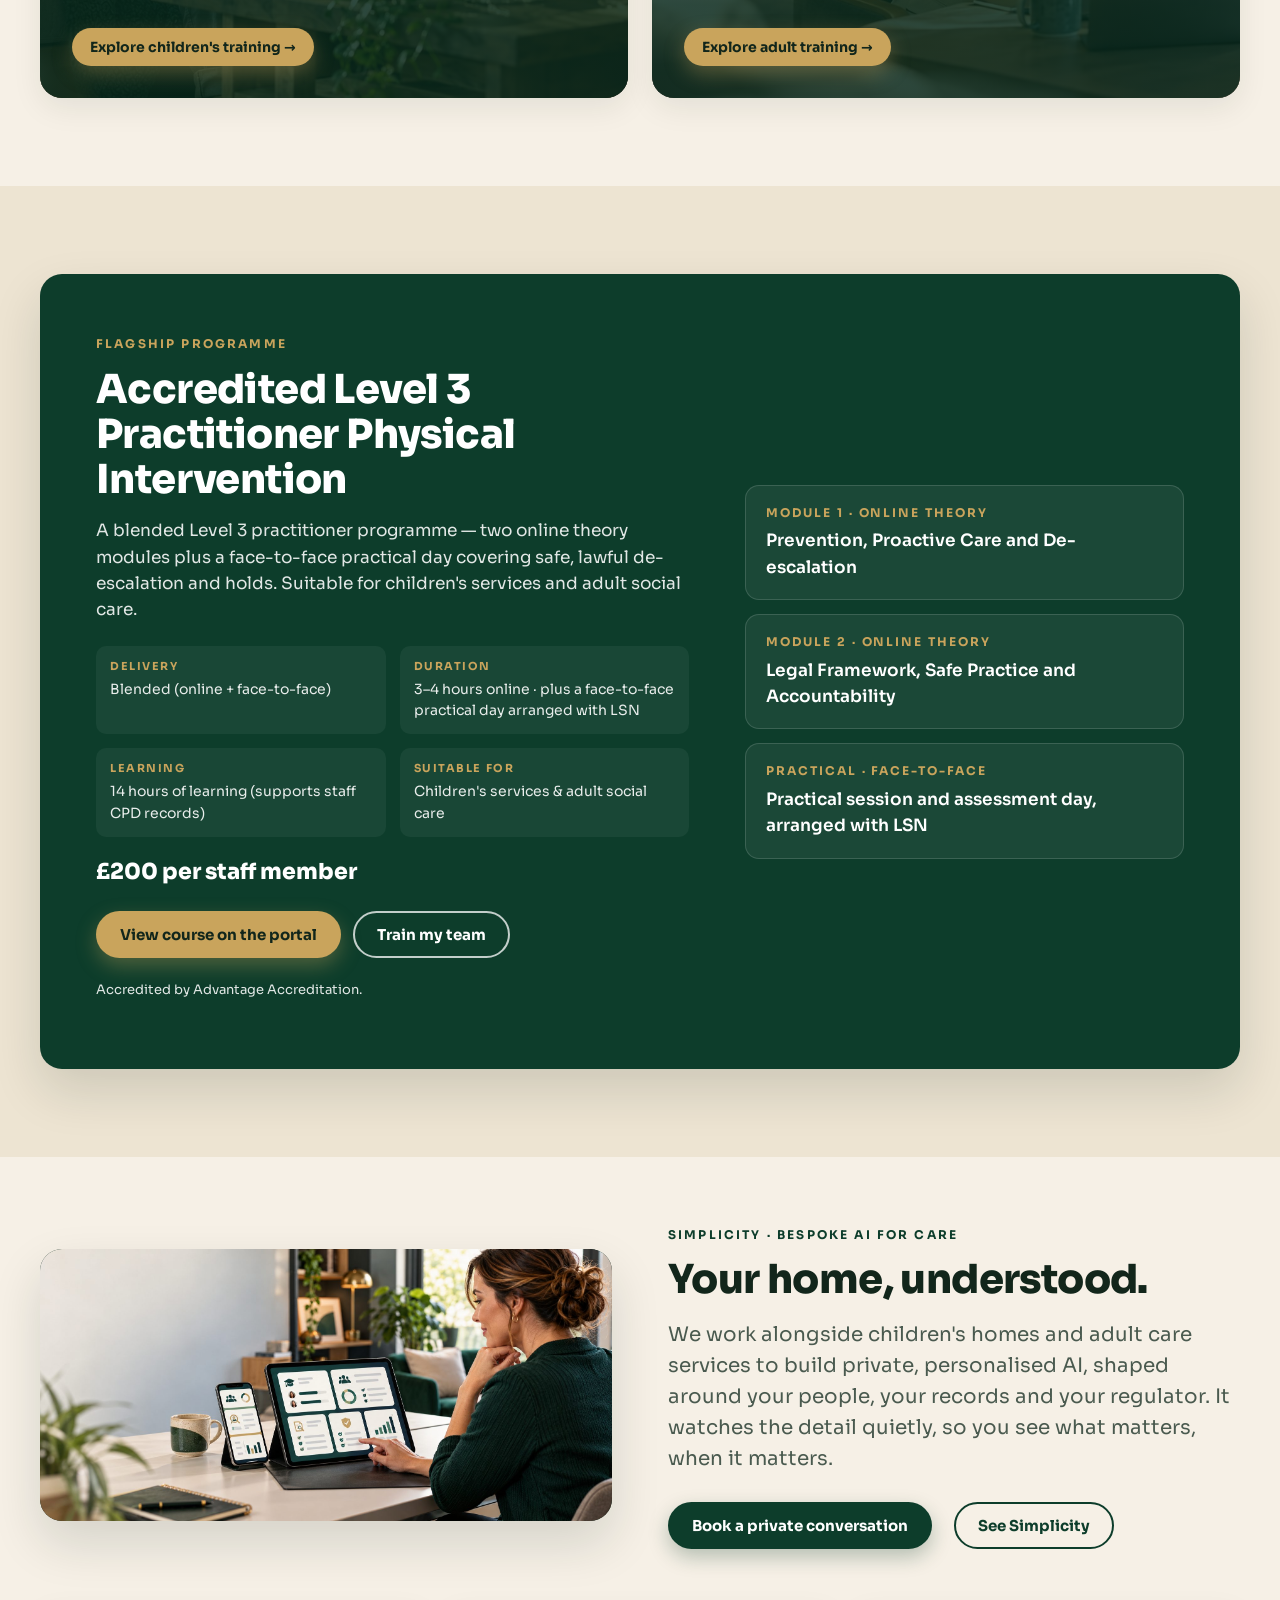
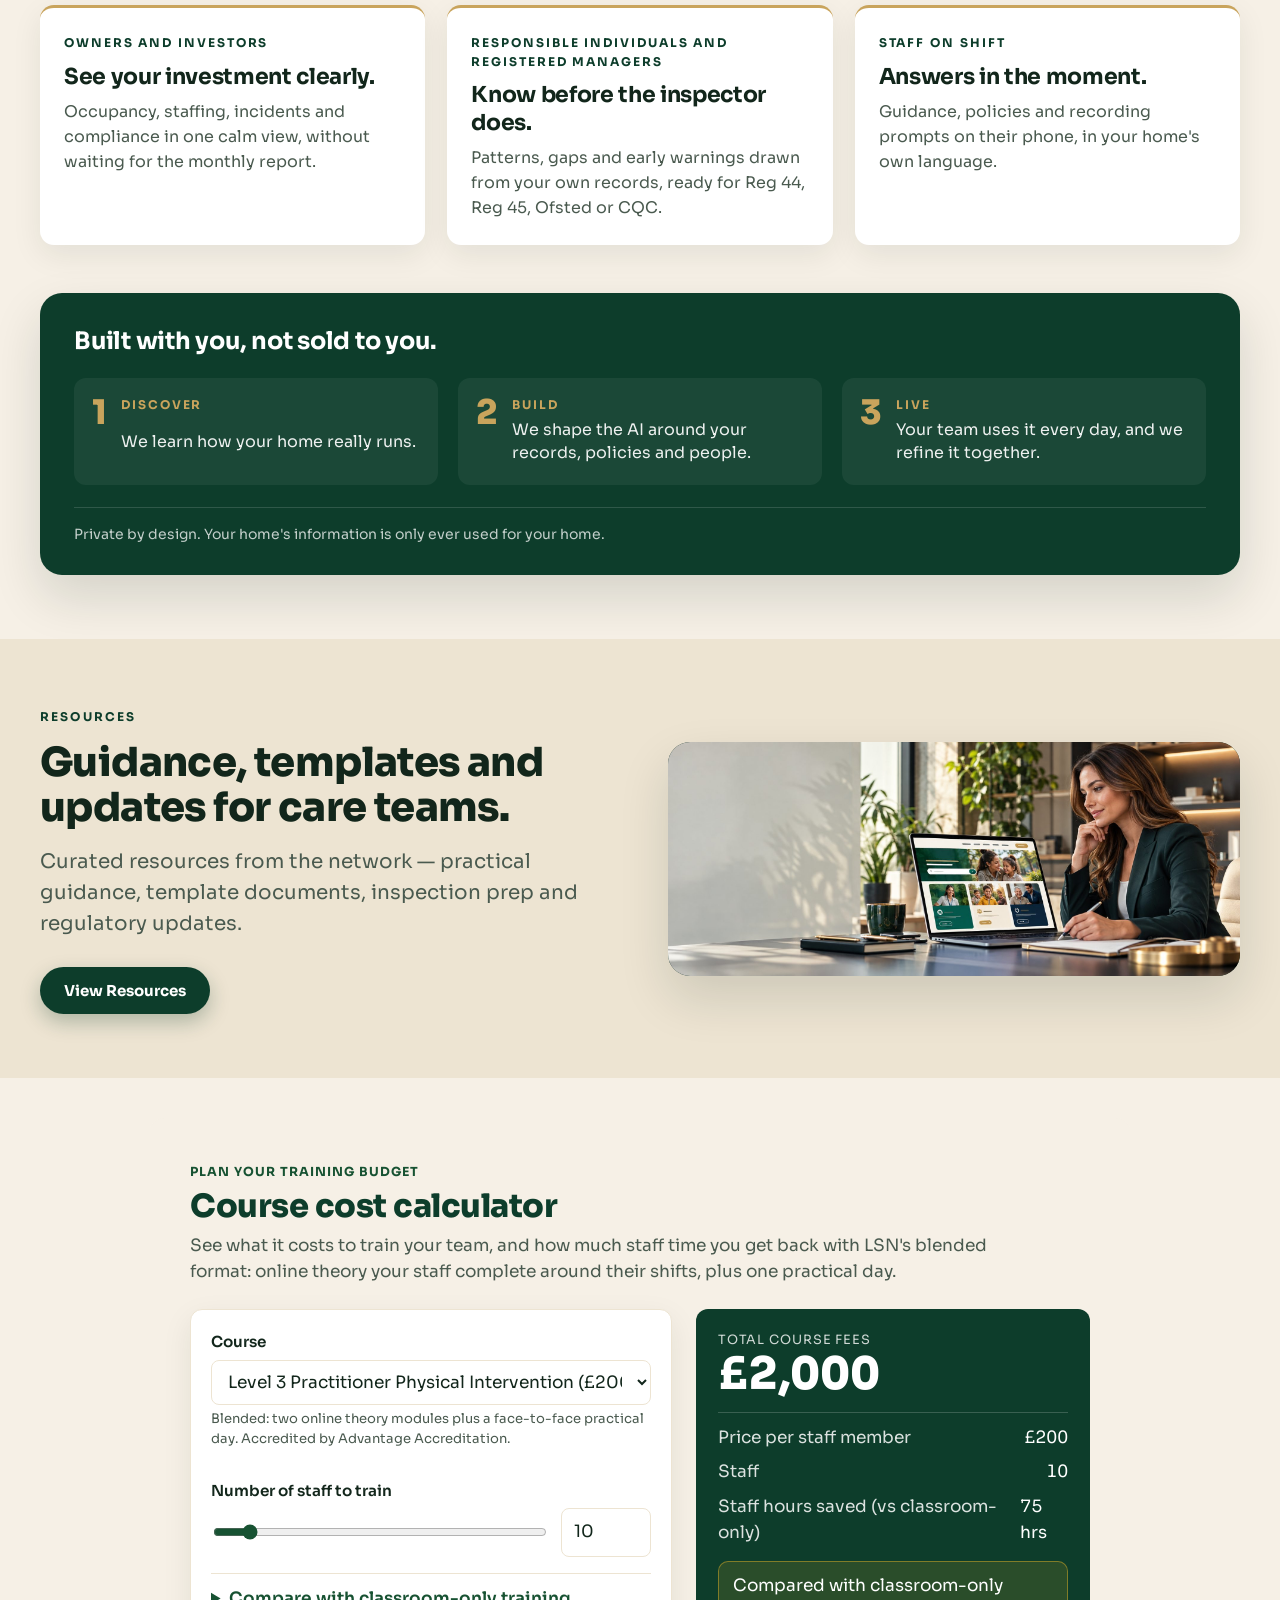
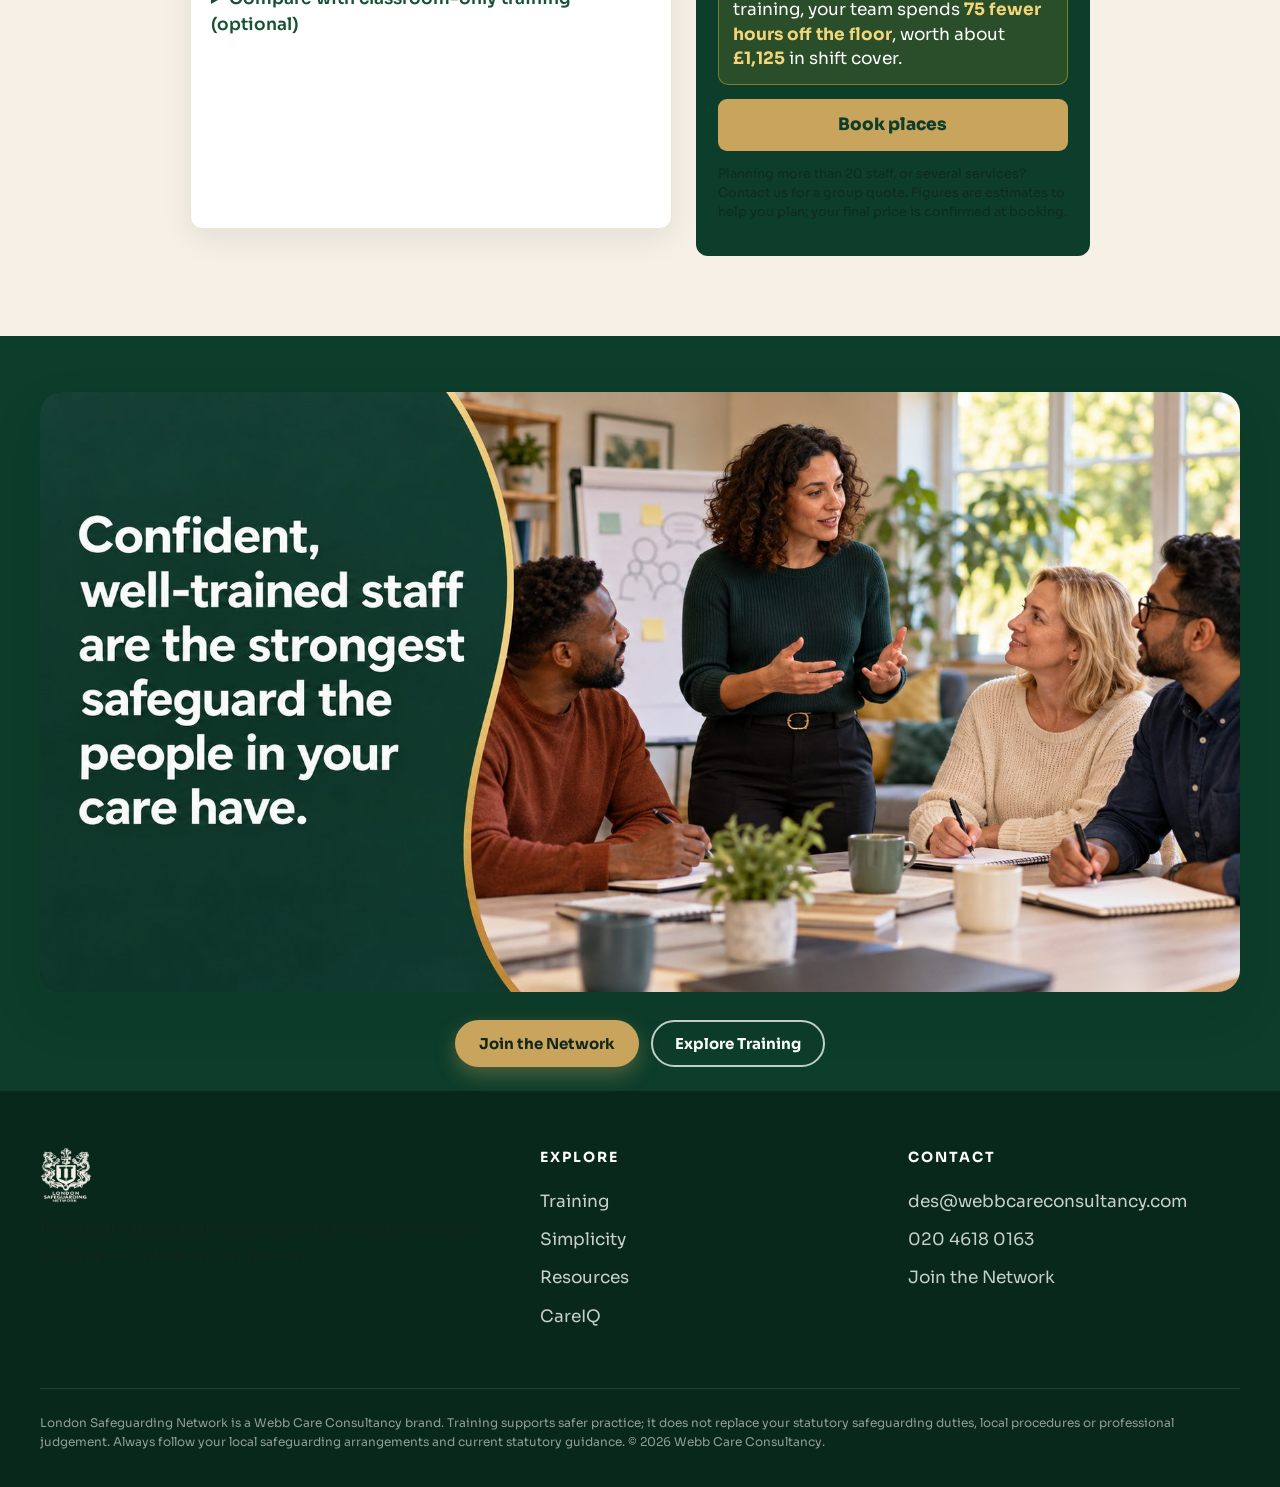
==== commit a7d95462: "Website batch 2: og-image, Simplicity rewrite, scroll-margin, video lightbox - new /og-image.png (12" ====
--- a/index.html
+++ b/index.html
@@ -8,10 +8,16 @@
 <meta property="og:title" content="London Safeguarding Network — Accredited safeguarding &amp; specialist training">
 <meta property="og:description" content="Accredited safeguarding and specialist training for children's services and adult social care. Level 3 Practitioner Physical Intervention now accredited by Advantage Accreditation.">
 <meta property="og:type" content="website">
-<meta property="og:image" content="/og-image.svg">
+<meta property="og:image" content="/og-image.png">
+<meta property="og:image:type" content="image/png">
+<meta property="og:image:width" content="1200">
+<meta property="og:image:height" content="630">
+<meta property="og:image:alt" content="London Safeguarding Network — accredited safeguarding & specialist training">
 <meta name="twitter:card" content="summary_large_image">
 <meta name="twitter:title" content="London Safeguarding Network">
 <meta name="twitter:description" content="Accredited safeguarding and specialist training for children's services and adult social care.">
+<meta name="twitter:image" content="/og-image.png">
+<meta name="twitter:image:alt" content="London Safeguarding Network — accredited safeguarding & specialist training">
 <link rel="icon" href="/favicon.svg">
 <link rel="preconnect" href="https://fonts.googleapis.com">
 <link rel="preconnect" href="https://fonts.gstatic.com" crossorigin>
@@ -61,6 +67,9 @@
         <div class="hero-actions">
           <a class="btn btn-primary" href="#training">Explore Training</a>
           <a class="btn btn-outline" href="#join">Join the Network</a>
+          <button type="button" class="btn btn-video" data-video-open aria-haspopup="dialog" aria-controls="video-modal">
+            <span class="play-icon" aria-hidden="true">▶</span> Watch our video
+          </button>
         </div>
       </div>
     </div>
@@ -134,15 +143,131 @@
 
   <!-- 4. SIMPLICITY -->
   <section class="section feature-band" id="simplicity" aria-labelledby="simp-h2">
+    <style>
+      #simplicity .split-copy .lead{max-width:52ch}
+      #simplicity .simp-cta{display:flex;gap:12px;flex-wrap:wrap;margin-top:22px}
+
+      #simplicity .simp-inner{max-width:var(--wrap);margin:0 auto}
+
+      #simplicity .simp-audience{
+        display:grid;grid-template-columns:repeat(3,1fr);gap:22px;
+        margin-top:56px;
+      }
+      #simplicity .simp-card{
+        background:var(--white);border-radius:var(--radius);
+        box-shadow:var(--shadow);padding:26px 24px 24px;
+        border-top:3px solid var(--gold);
+        display:flex;flex-direction:column;
+      }
+      #simplicity .simp-card-eyebrow{
+        display:block;font-size:12px;font-weight:700;letter-spacing:.16em;
+        text-transform:uppercase;color:var(--green);margin-bottom:10px;
+      }
+      #simplicity .simp-card h3{
+        color:var(--ink);font-size:22px;line-height:1.25;margin:0 0 10px;
+      }
+      #simplicity .simp-card p{
+        color:var(--ink-muted);margin:0;font-size:16px;line-height:1.55;
+      }
+
+      #simplicity .simp-steps{
+        background:var(--green);color:var(--white);
+        border-radius:var(--radius-lg);padding:34px 34px 30px;
+        margin-top:48px;box-shadow:var(--shadow-lg);
+      }
+      #simplicity .simp-steps-title{
+        color:var(--white);font-size:24px;margin:0 0 22px;letter-spacing:-.01em;
+      }
+      #simplicity .simp-steps-list{
+        list-style:none;padding:0;margin:0;
+        display:grid;grid-template-columns:repeat(3,1fr);gap:20px;
+      }
+      #simplicity .simp-steps-list li{
+        background:rgba(255,255,255,.06);border-radius:12px;
+        padding:18px 18px 20px;
+        display:grid;grid-template-columns:auto 1fr;column-gap:14px;
+        align-items:baseline;
+      }
+      #simplicity .simp-step-num{
+        grid-row:1 / span 2;grid-column:1;
+        font-family:var(--font);font-weight:800;font-size:34px;color:var(--gold);
+        line-height:1;align-self:start;
+      }
+      #simplicity .simp-step-name{
+        grid-row:1;grid-column:2;
+        font-weight:700;font-size:12px;letter-spacing:.16em;
+        text-transform:uppercase;color:var(--gold);
+      }
+      #simplicity .simp-step-body{
+        grid-row:2;grid-column:2;
+        color:rgba(255,255,255,.92);font-size:16px;line-height:1.45;margin-top:4px;
+      }
+      #simplicity .simp-trust{
+        margin:22px 0 0;font-size:14px;color:rgba(255,255,255,.75);
+        border-top:1px solid rgba(255,255,255,.14);padding-top:16px;
+      }
+
+      @media (max-width:900px){
+        #simplicity .simp-audience{grid-template-columns:1fr}
+        #simplicity .simp-steps-list{grid-template-columns:1fr}
+        #simplicity .simp-steps{padding:26px 22px 24px}
+      }
+    </style>
+
     <div class="split">
       <div class="split-image">
         <img src="/assets/img/simplicity-tablet.jpg" alt="Simplicity Complex Care Management System dashboard on a tablet." loading="lazy" width="1821" height="864">
       </div>
       <div class="split-copy">
-        <span class="eyebrow">Complex Care Management System</span>
-        <h2 id="simp-h2">Simplicity: one system, every record, inspection-ready every day.</h2>
-        <p class="lead">The all-in-one records and evidence platform for children's and adult social care from Webb Care Consultancy. Records, evidence, oversight — in one place.</p>
-        <a class="btn btn-primary" href="https://webbcareconsultancy.com/simplicity" target="_blank" rel="noopener" data-simplicity-link>Find out more</a>
+        <span class="eyebrow">Simplicity · Bespoke AI for care</span>
+        <h2 id="simp-h2">Your home, understood.</h2>
+        <p class="lead">We work alongside children's homes and adult care services to build private, personalised AI, shaped around your people, your records and your regulator. It watches the detail quietly, so you see what matters, when it matters.</p>
+        <div class="simp-cta">
+          <a class="btn btn-primary" href="#join">Book a private conversation</a>
+          <a class="btn btn-outline" href="https://webbcareconsultancy.com/simplicity" target="_blank" rel="noopener" data-simplicity-link>See Simplicity</a>
+        </div>
+      </div>
+    </div>
+
+    <div class="simp-inner">
+      <div class="simp-audience" aria-label="Who Simplicity is for">
+        <article class="simp-card">
+          <span class="simp-card-eyebrow">Owners and investors</span>
+          <h3>See your investment clearly.</h3>
+          <p>Occupancy, staffing, incidents and compliance in one calm view, without waiting for the monthly report.</p>
+        </article>
+        <article class="simp-card">
+          <span class="simp-card-eyebrow">Responsible Individuals and Registered Managers</span>
+          <h3>Know before the inspector does.</h3>
+          <p>Patterns, gaps and early warnings drawn from your own records, ready for Reg 44, Reg 45, Ofsted or CQC.</p>
+        </article>
+        <article class="simp-card">
+          <span class="simp-card-eyebrow">Staff on shift</span>
+          <h3>Answers in the moment.</h3>
+          <p>Guidance, policies and recording prompts on their phone, in your home's own language.</p>
+        </article>
+      </div>
+
+      <div class="simp-steps" aria-label="How Simplicity is built">
+        <h3 class="simp-steps-title">Built with you, not sold to you.</h3>
+        <ol class="simp-steps-list">
+          <li>
+            <span class="simp-step-num">1</span>
+            <span class="simp-step-name">Discover</span>
+            <span class="simp-step-body">We learn how your home really runs.</span>
+          </li>
+          <li>
+            <span class="simp-step-num">2</span>
+            <span class="simp-step-name">Build</span>
+            <span class="simp-step-body">We shape the AI around your records, policies and people.</span>
+          </li>
+          <li>
+            <span class="simp-step-num">3</span>
+            <span class="simp-step-name">Live</span>
+            <span class="simp-step-body">Your team uses it every day, and we refine it together.</span>
+          </li>
+        </ol>
+        <p class="simp-trust">Private by design. Your home's information is only ever used for your home.</p>
       </div>
     </div>
   </section>
@@ -443,5 +568,99 @@
   </div>
 </footer>
 
+<!-- Video lightbox (Watch our video) -->
+<style>
+  .btn-video{
+    background:transparent;color:var(--ink);
+    border-color:rgba(18,38,27,.22);box-shadow:none;
+  }
+  .btn-video:hover{
+    background:transparent;color:var(--green);
+    border-color:var(--green);transform:none;
+  }
+  .btn-video .play-icon{color:var(--green);margin-right:6px;font-size:.95em}
+
+  #video-modal[hidden]{display:none !important}
+  #video-modal{
+    position:fixed;inset:0;z-index:9999;
+    display:flex;align-items:center;justify-content:center;
+    padding:24px;
+  }
+  #video-modal .video-modal-bg{
+    position:absolute;inset:0;background:rgba(6,20,14,.86);
+    -webkit-backdrop-filter:blur(4px);backdrop-filter:blur(4px);
+  }
+  #video-modal .video-modal-frame{
+    position:relative;width:min(1120px,100%);
+    aspect-ratio:16/9;max-height:calc(100vh - 48px);
+    background:#000;border-radius:14px;overflow:hidden;
+    box-shadow:0 30px 80px rgba(0,0,0,.5);
+  }
+  #video-modal .video-modal-frame video{
+    width:100%;height:100%;display:block;background:#000;
+  }
+  #video-modal .video-modal-close{
+    position:absolute;top:-14px;right:-14px;
+    width:44px;height:44px;border-radius:50%;
+    background:#fff;color:var(--ink);border:0;
+    font-size:26px;line-height:1;cursor:pointer;
+    display:flex;align-items:center;justify-content:center;
+    box-shadow:0 10px 30px rgba(0,0,0,.4);z-index:2;
+  }
+  #video-modal .video-modal-close:hover{background:var(--gold);color:var(--ink)}
+  #video-modal .video-modal-close:focus-visible{outline:3px solid var(--gold);outline-offset:2px}
+  @media (max-width:640px){
+    #video-modal{padding:12px}
+    #video-modal .video-modal-close{top:10px;right:10px}
+  }
+  body.video-open{overflow:hidden}
+</style>
+
+<div id="video-modal" role="dialog" aria-modal="true" aria-labelledby="video-modal-title" hidden>
+  <div class="video-modal-bg" data-video-close aria-hidden="true"></div>
+  <div class="video-modal-frame">
+    <button type="button" class="video-modal-close" aria-label="Close video" data-video-close>&times;</button>
+    <h2 id="video-modal-title" class="sr-only">Watch our video</h2>
+    <video id="video-modal-player"
+           controls playsinline preload="none"
+           src="https://portal.londonsafeguardingnetwork.com/videos/pi-promo-1080p.mp4"
+           poster="https://portal.londonsafeguardingnetwork.com/videos/pi-promo-poster.jpg"></video>
+  </div>
+</div>
+
+<script>
+  (function(){
+    var modal = document.getElementById('video-modal');
+    if(!modal) return;
+    var player = document.getElementById('video-modal-player');
+    var closeBtn = modal.querySelector('.video-modal-close');
+    var lastFocus = null;
+
+    function open(){
+      lastFocus = document.activeElement;
+      modal.hidden = false;
+      document.body.classList.add('video-open');
+      setTimeout(function(){ if(closeBtn) closeBtn.focus(); }, 20);
+    }
+    function close(){
+      modal.hidden = true;
+      document.body.classList.remove('video-open');
+      try { player.pause(); } catch(e){}
+      try { player.currentTime = 0; } catch(e){}
+      if(lastFocus && typeof lastFocus.focus === 'function') lastFocus.focus();
+    }
+
+    document.querySelectorAll('[data-video-open]').forEach(function(b){
+      b.addEventListener('click', function(e){ e.preventDefault(); open(); });
+    });
+    modal.querySelectorAll('[data-video-close]').forEach(function(b){
+      b.addEventListener('click', function(e){ e.preventDefault(); close(); });
+    });
+    document.addEventListener('keydown', function(e){
+      if(!modal.hidden && (e.key === 'Escape' || e.key === 'Esc')) close();
+    });
+  })();
+</script>
+
 </body>
 </html>
--- a/assets/redesign.css
+++ b/assets/redesign.css
@@ -248,3 +248,7 @@
 .site-footer a:hover{color:var(--gold)}
 .site-footer .disc{grid-column:1/-1;font-size:12px;color:rgba(255,255,255,.55);border-top:1px solid rgba(255,255,255,.1);padding-top:24px;margin-top:16px;line-height:1.6}
 @media (max-width:800px){.site-footer .wrap{grid-template-columns:1fr;gap:24px}}
+
+/* Clear the sticky header when jumping to any in-page anchor.
+   .site-header renders ~80px tall; leave 16px breathing room above. */
+[id]{scroll-margin-top:96px}
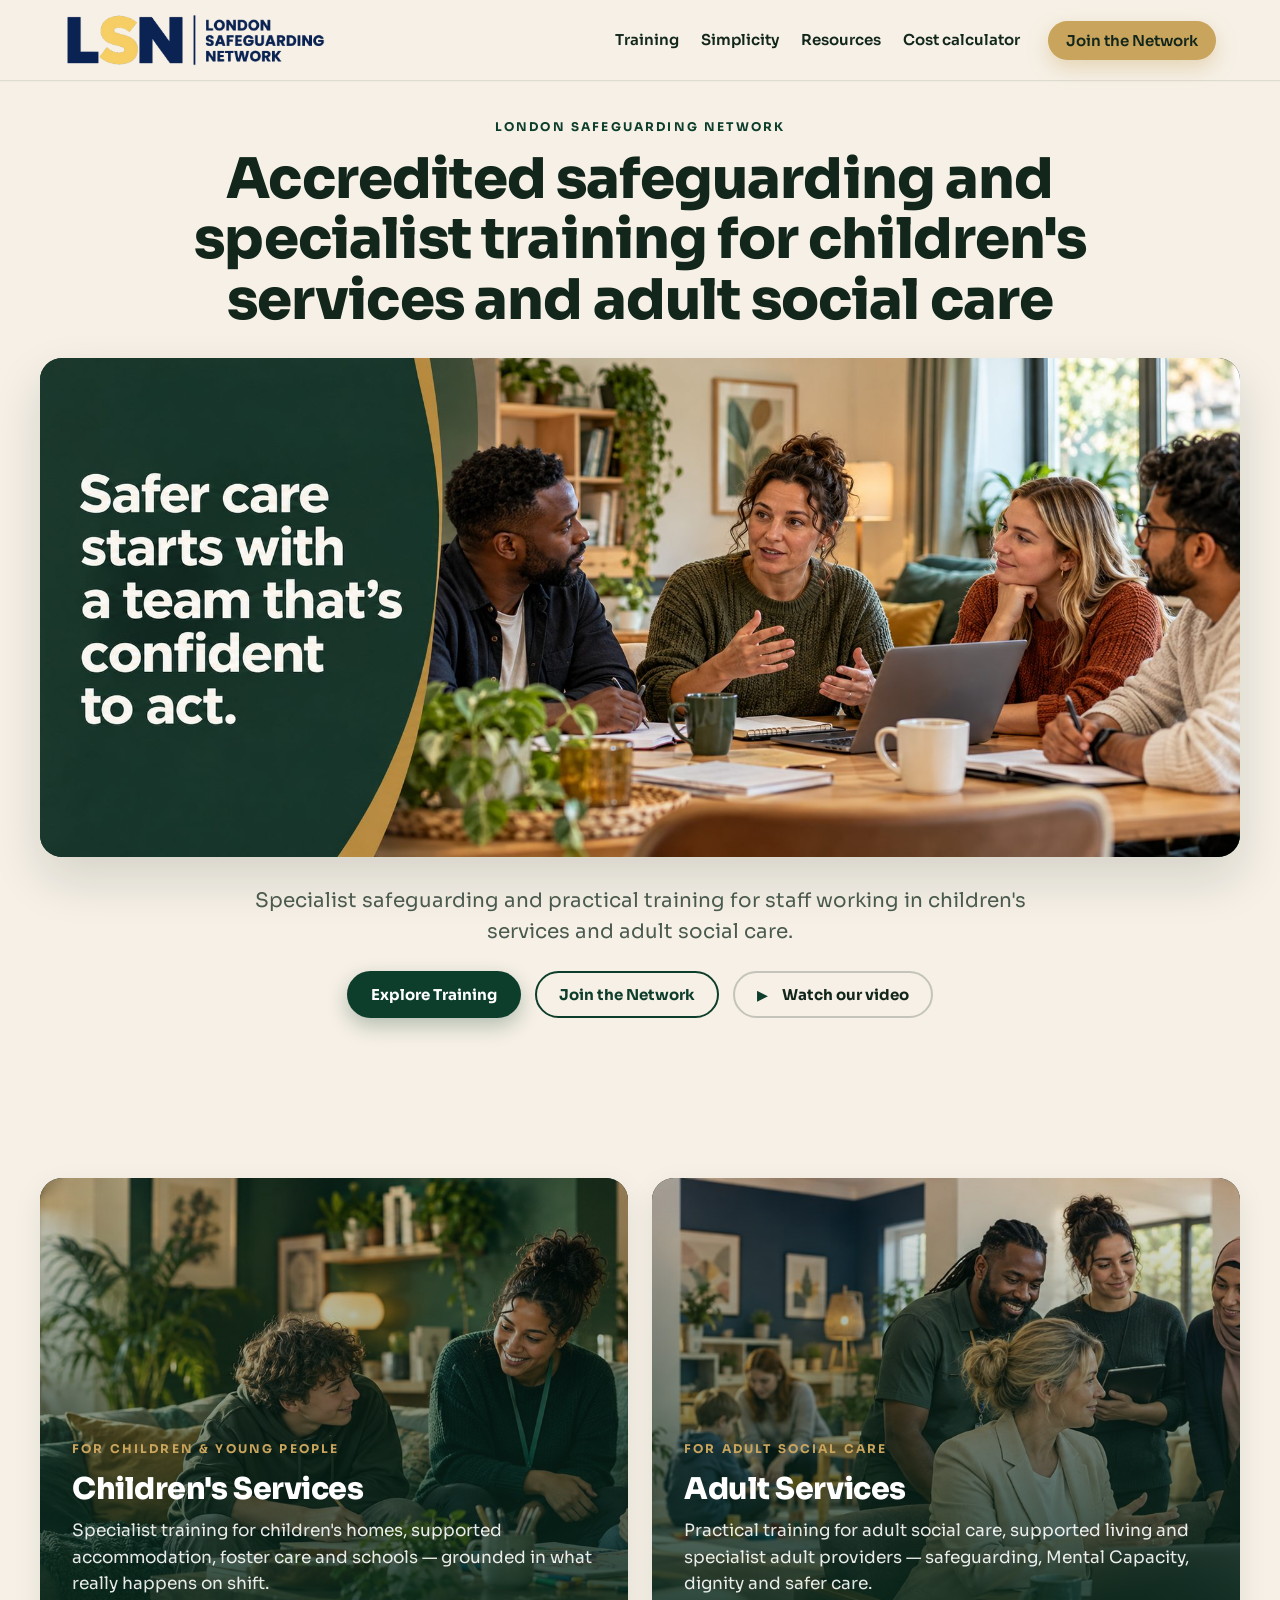
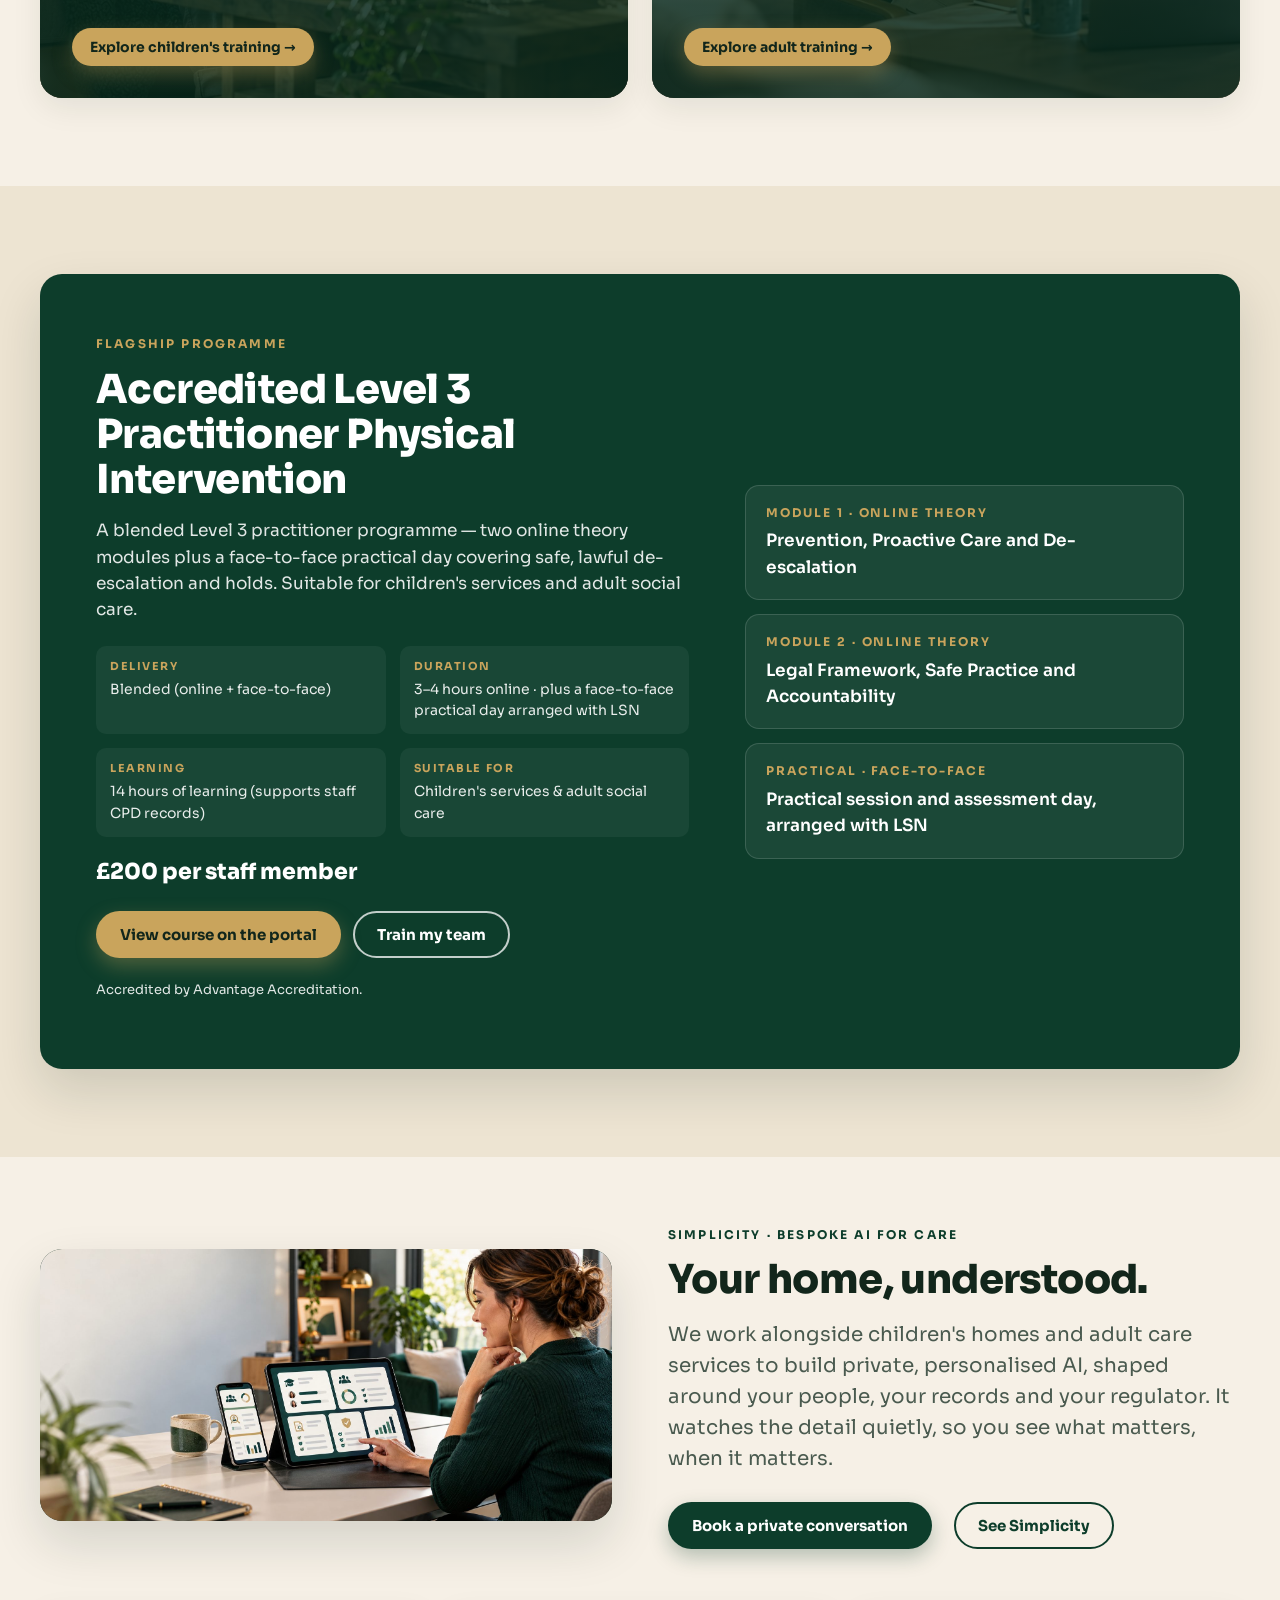
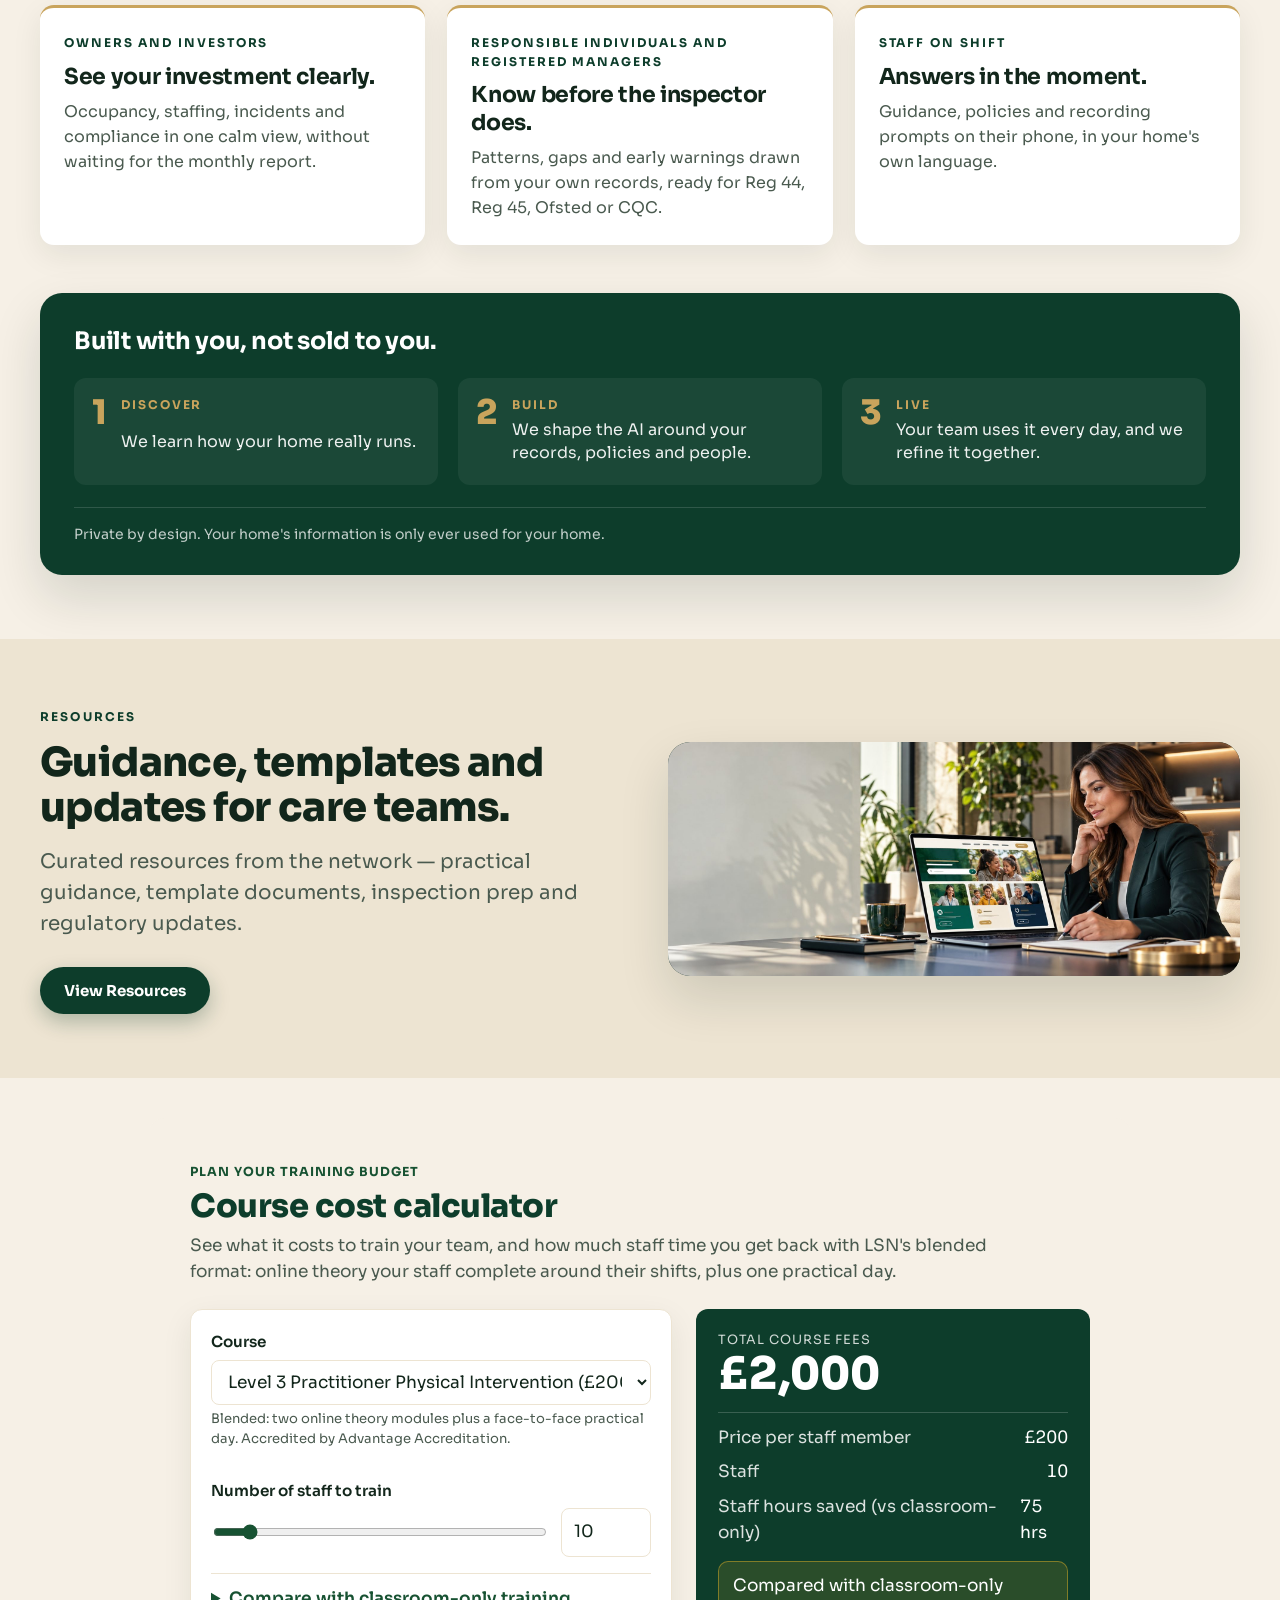
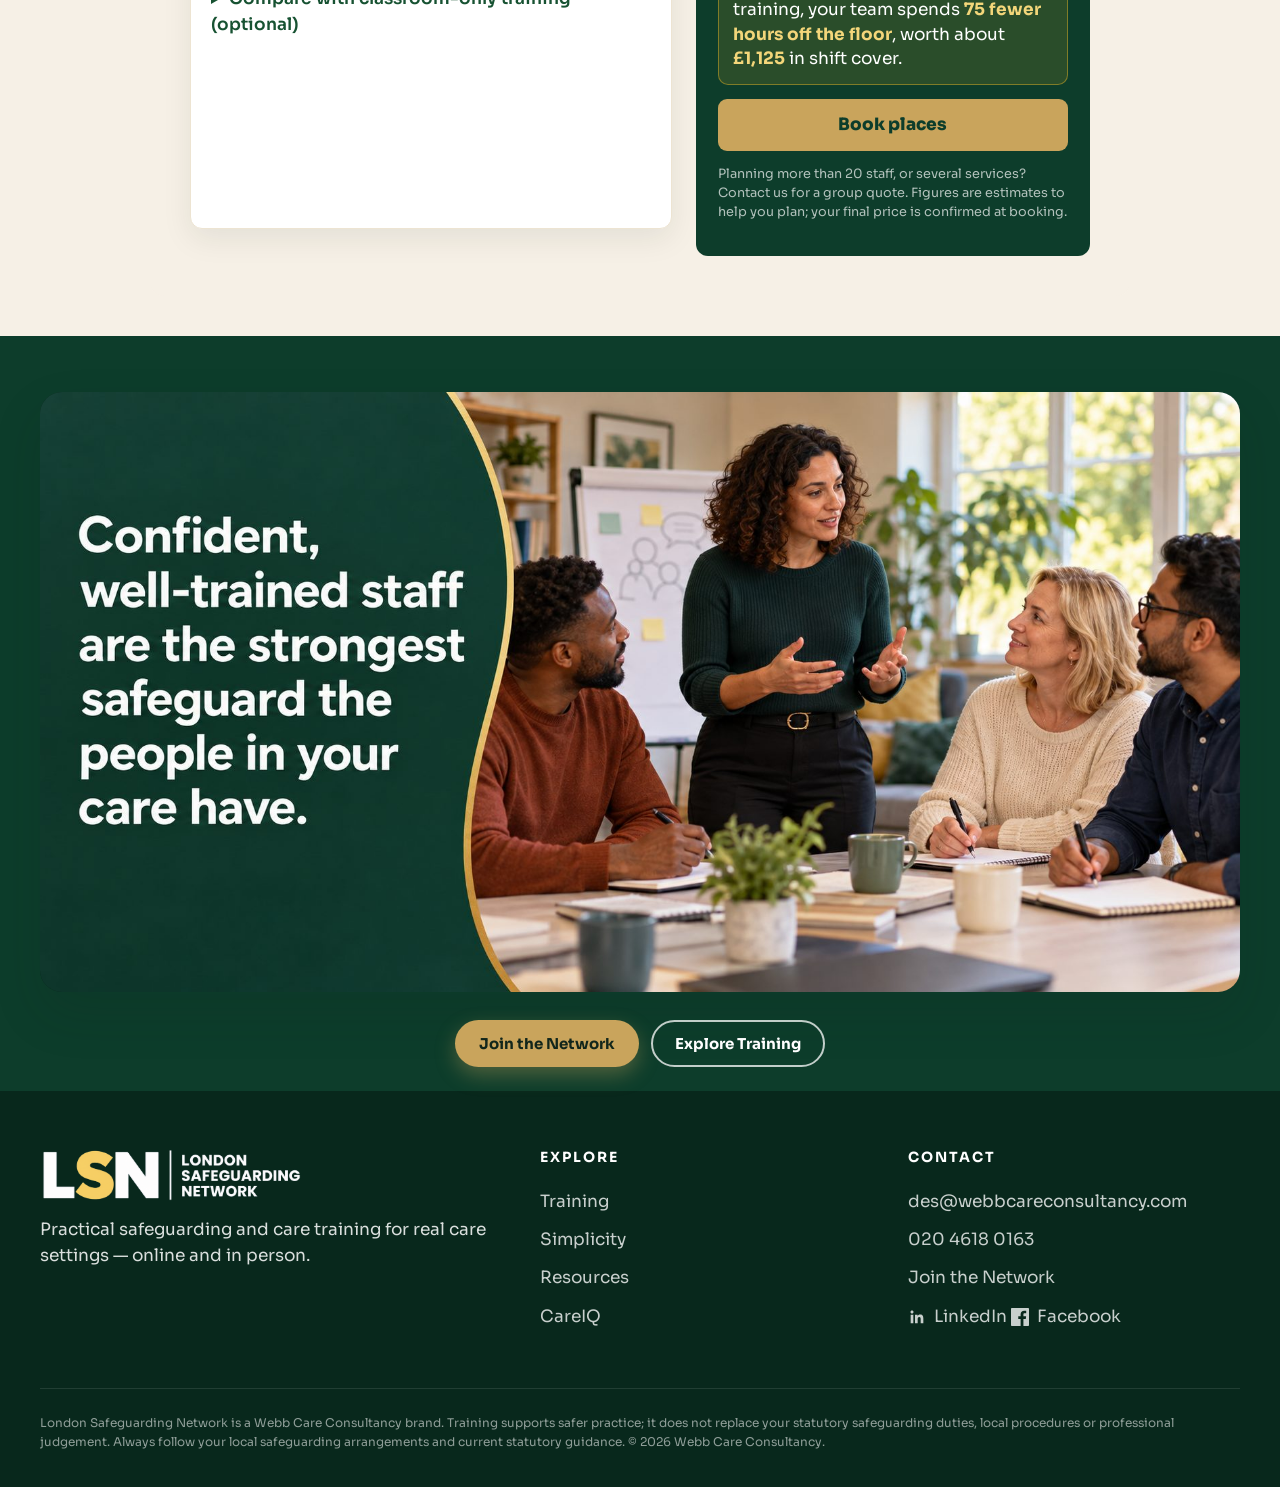
==== commit 7b2f13cc: "Save live site changes 5-6 Oct" ====
--- a/index.html
+++ b/index.html
@@ -18,11 +18,13 @@
 <meta name="twitter:description" content="Accredited safeguarding and specialist training for children's services and adult social care.">
 <meta name="twitter:image" content="/og-image.png">
 <meta name="twitter:image:alt" content="London Safeguarding Network — accredited safeguarding & specialist training">
-<link rel="icon" href="/favicon.svg">
+<link rel="icon" type="image/png" sizes="32x32" href="/favicon-32.png">
+<link rel="icon" type="image/png" sizes="16x16" href="/favicon-16.png">
+<link rel="apple-touch-icon" sizes="180x180" href="/apple-touch-icon.png">
 <link rel="preconnect" href="https://fonts.googleapis.com">
 <link rel="preconnect" href="https://fonts.gstatic.com" crossorigin>
 <link href="https://fonts.googleapis.com/css2?family=Sora:wght@400;500;600;700;800&display=swap" rel="stylesheet">
-<link rel="stylesheet" href="/assets/redesign.css">
+<link rel="stylesheet" href="/assets/redesign.css?v=20261005b">
 <script>
   // Free-App banners are BUILT but HIDDEN until Des confirms both apps exist.
   // To reveal: document.documentElement.classList.add('apps-enabled')
@@ -35,8 +37,8 @@
 <header class="site-header" role="banner">
   <div class="header-inner">
     <a href="/" class="brand-link" aria-label="London Safeguarding Network home">
-      <img src="/assets/img/lsn-logo-green.png" alt="" width="220" height="60">
-      <span class="brand-wordmark">London Safeguarding Network</span>
+      <img src="/assets/img/lsn-logo-on-white.png" alt="London Safeguarding Network" width="263" height="56">
+      <!-- brand-wordmark span removed: new logo lockup carries the wordmark baked-in -->
     </a>
     <nav class="site-nav" aria-label="Primary">
       <a href="#training">Training</a>
@@ -328,6 +330,7 @@
       .lsn-calc .two{display:grid;grid-template-columns:1fr 1fr;gap:12px;margin-top:12px}
       @media (max-width:420px){.lsn-calc .two{grid-template-columns:1fr}}
       .lsn-calc .result{background:var(--calc-green);color:#fff;border-radius:12px;padding:22px;display:flex;flex-direction:column;gap:14px}
+      .lsn-calc .result p{color:rgba(255,255,255,.85)}
       .lsn-calc .result .label{font-size:.8rem;text-transform:uppercase;letter-spacing:.07em;opacity:.8}
       .lsn-calc .big{font-size:clamp(2rem,5vw,2.8rem);font-weight:800;line-height:1.05;font-variant-numeric:tabular-nums}
       .lsn-calc .rows{display:flex;flex-direction:column;gap:8px;border-top:1px solid rgba(255,255,255,.18);padding-top:12px}
@@ -546,7 +549,7 @@
 <footer class="site-footer" role="contentinfo">
   <div class="wrap">
     <div>
-      <img class="footer-logo" src="/assets/img/lsn-logo-cream.png" alt="London Safeguarding Network" width="240" height="60">
+      <img class="footer-logo" src="/assets/img/lsn-logo-transparent.png" alt="London Safeguarding Network" width="263" height="56">
       <p>Practical safeguarding and care training for real care settings — online and in person.</p>
     </div>
     <div>
@@ -561,6 +564,14 @@
       <a href="mailto:des@webbcareconsultancy.com">des@webbcareconsultancy.com</a>
       <a href="tel:02046180163">020 4618 0163</a>
       <a href="#join">Join the Network</a>
+      <a href="https://www.linkedin.com/company/146690906/" target="_blank" rel="noopener" aria-label="LSN on LinkedIn" style="display:inline-flex;align-items:center;gap:8px">
+        <svg aria-hidden="true" width="18" height="18" viewBox="0 0 24 24" fill="currentColor" style="flex:0 0 auto"><path d="M20.447 20.452h-3.554v-5.569c0-1.328-.027-3.037-1.852-3.037-1.853 0-2.136 1.445-2.136 2.939v5.667H9.351V9h3.414v1.561h.046c.477-.9 1.637-1.85 3.37-1.85 3.601 0 4.267 2.37 4.267 5.455v6.286zM5.337 7.433c-1.144 0-2.063-.926-2.063-2.065 0-1.138.92-2.063 2.063-2.063 1.14 0 2.064.925 2.064 2.063 0 1.139-.925 2.065-2.064 2.065zm1.782 13.019H3.555V9h3.564v11.452z"/></svg>
+        <span>LinkedIn</span>
+      </a>
+      <a href="https://www.facebook.com/profile.php?id=61595002775656" target="_blank" rel="noopener" aria-label="LSN on Facebook" style="display:inline-flex;align-items:center;gap:8px">
+        <svg aria-hidden="true" width="18" height="18" viewBox="0 0 24 24" fill="currentColor" style="flex:0 0 auto"><path d="M22.675 0H1.325C.593 0 0 .593 0 1.325v21.351C0 23.407.593 24 1.325 24H12.82v-9.294H9.692v-3.622h3.128V8.413c0-3.1 1.893-4.788 4.659-4.788 1.325 0 2.463.099 2.795.143v3.24l-1.918.001c-1.504 0-1.795.715-1.795 1.763v2.313h3.587l-.467 3.622h-3.12V24h6.116c.73 0 1.323-.593 1.323-1.325V1.325C24 .593 23.407 0 22.675 0z"/></svg>
+        <span>Facebook</span>
+      </a>
     </div>
     <div class="disc">
       London Safeguarding Network is a Webb Care Consultancy brand. Training supports safer practice; it does not replace your statutory safeguarding duties, local procedures or professional judgement. Always follow your local safeguarding arrangements and current statutory guidance. © 2026 Webb Care Consultancy.
--- a/assets/redesign.css
+++ b/assets/redesign.css
@@ -241,6 +241,7 @@
 
 /* Footer */
 .site-footer{background:var(--green-3);color:rgba(255,255,255,.78);padding:56px 24px 36px;margin-top:0}
+.site-footer p{color:rgba(255,255,255,.85)}
 .site-footer .wrap{max-width:var(--wrap);margin:0 auto;display:grid;grid-template-columns:1.4fr 1fr 1fr;gap:36px}
 .site-footer img.footer-logo{height:56px;width:auto;margin-bottom:14px}
 .site-footer h4{color:var(--white);font-size:14px;text-transform:uppercase;letter-spacing:.14em;margin-bottom:14px}
